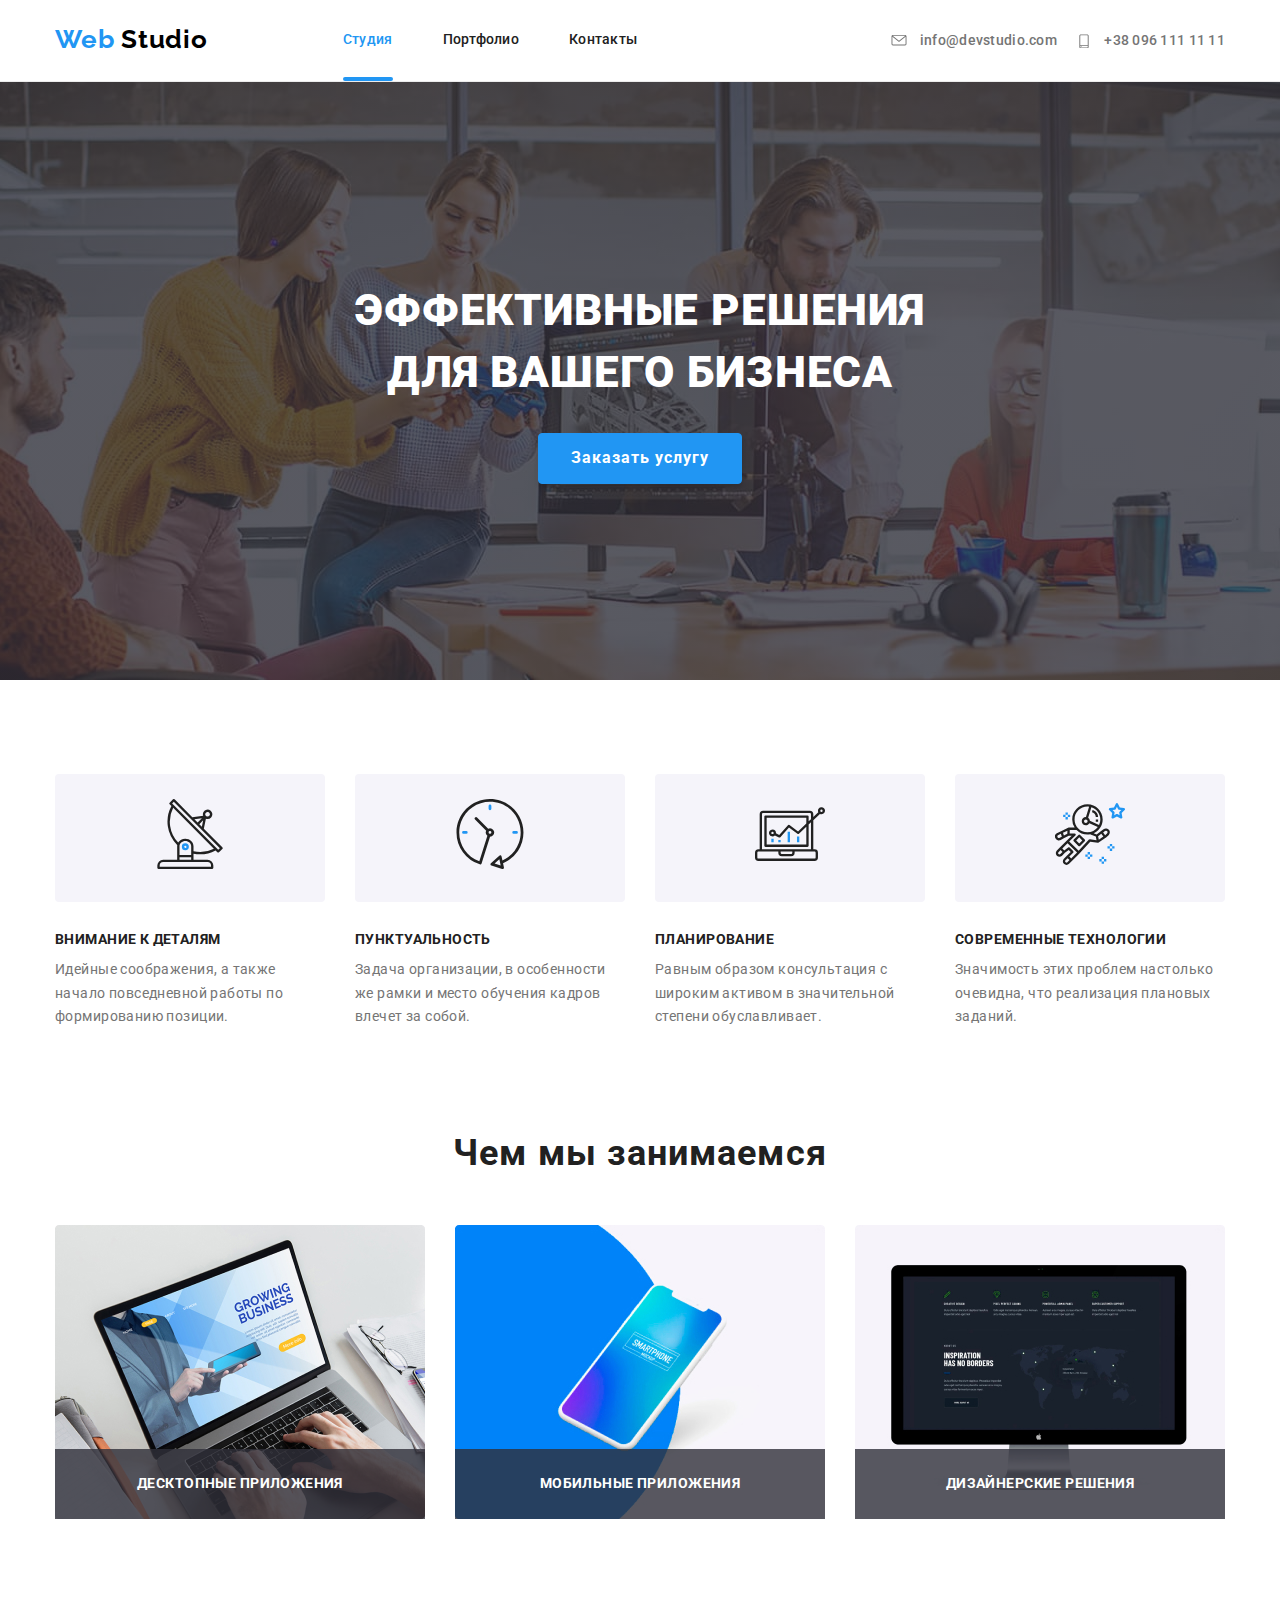
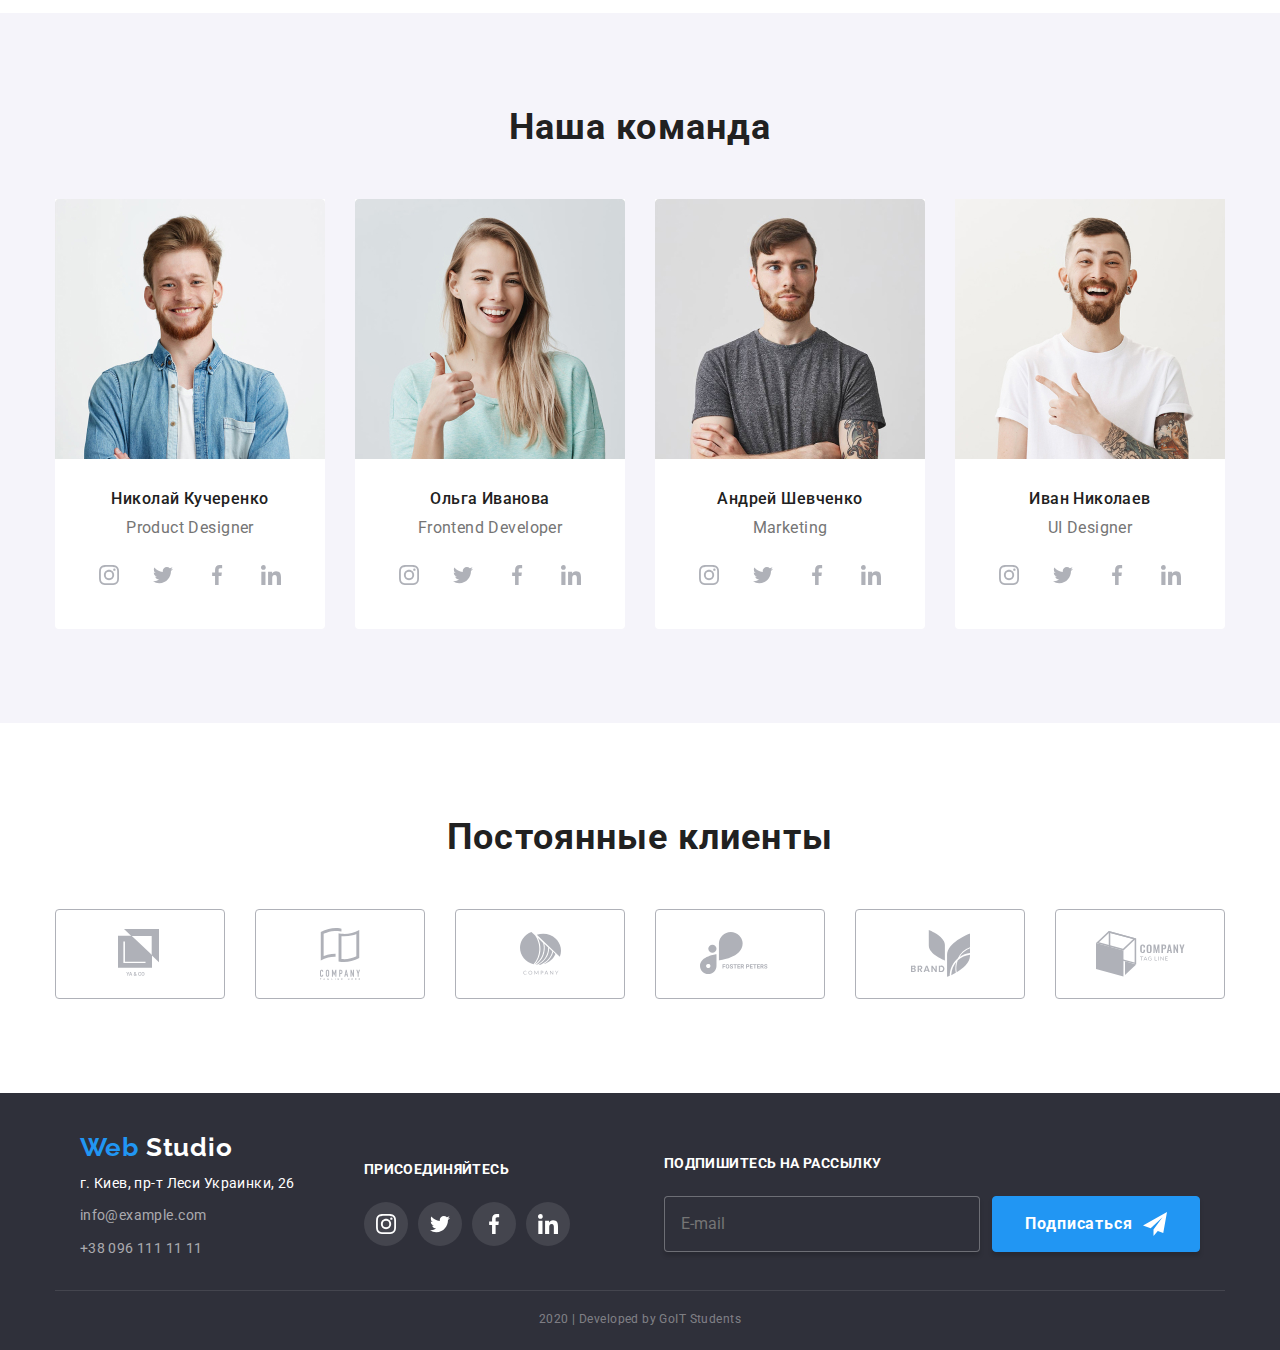
==== index.html @ 9f907f8b "clients-icon changes" ====
<!DOCTYPE html>
<html lang="ru">

<head>
    <meta charset="UTF-8">
    <meta name="viewport" content="width=device-width, initial-scale=1.0">
    <title>Web Studio</title> 
    <link rel="stylesheet" href="https://fonts.googleapis.com/css2?family=Raleway:wght@700&family=Roboto:wght@400;500;700;900&display=swap" />      
    <!-- <link rel="stylesheet" href="https://cdnjs.cloudflare.com/ajax/libs/modern-normalize/0.6.0/modern-normalize.min.css"> -->
    <!-- <link rel="stylesheet" href="./css/styles.css" /> -->
    <link rel="stylesheet" href="./css/main.min.css " /> 

</head>


<body class="page">
    <!---the header of the site-->
  
    <header class="header">
        <div class="container">  
         <nav>
            <ul class="menu list">
                <li class="menu-item">
                    <a class="logo" href="/index.html" lang="en"><span class="logo-web">Web</span> <span class="logo-studio">Studio</span> </a>
                </li>
                <li class="menu-item"><a class="menu-link active" href="./index.html">Студия</a></li>
                <li class="menu-item"><a class="menu-link" href="./portfolio.html">Портфолио</a></li>
                <li class="menu-item"><a class="menu-link" href="#">Контакты</a></li>
            </ul>
        </nav>
    
        <ul class="contact list ">
            <li class="contact-item">
                <a class="contact-link" href="mailto:info@devstudio.com">
                    <svg width="16" height="15" class="contact-icon"> 
                        <use href="./images/sprite.svg#icon-envelope"></use>
                      </svg>
                      info@devstudio.com
              </a>
            </li>
            
                        
            <li class="contact-item">
                <a class="contact-link" href="tel:+38-096-111-11-11">
                    <svg width="14" height="14.94" class="contact-icon"> 
                        <use href="./images/sprite.svg#icon-smartphone"></use>
                      </svg>
                    +38 096 111 11 11
                </a>
            </li>
        </ul>
    
    </div>
        
    </header>
    <main>
        <!---hero-->
        <section class="hero hero-overlay">
         <div class="container">  
             <div class="hero-content" >
                <h1 class="hero-title">Эффективные решения<br /> для вашего бизнеса</h1>
                <button data-modal-open type="submit" class="button-primary">Заказать услугу </button>
            </div> 
        </div>
        </section>
      



        
        <!---features-->
        <section class="features">
            <div class="container">
            <h2 class="section-title is-hidden">Features</h2>
            <ul class="section-list list">
                <li class="section-item"> 
                   <div class="features-label">
                    <svg class="features-icon" >
                        <use href="./images/sprite.svg#icon-antenna"></use>
                        </svg>
                   </div>
                     <h3 class="section-subtitle">Внимание к деталям</h3>
                    <p class="features-descriptions">Идейные соображения, а также начало повседневной работы по формированию позиции.</p>
                </li>

                <li class="section-item">
                    <div class="features-label">
                        <svg class="features-icon">
                            <use href="./images/sprite.svg#icon-clock"></use>
                        </svg>
                    </div>
                    <h3 class="section-subtitle">Пунктуальность</h3>
                    <p class="features-descriptions">Задача организации, в особенности же рамки и место обучения кадров влечет за собой.</p>
                </li>

                <li class="section-item">
                    <div class="features-label">
                        <svg  class="features-icon">
                            <use href="./images/sprite.svg#icon-diagram_1"></use>
                        </svg>
                    </div>
                     <h3 class="section-subtitle">Планирование</h3>
                    <p class="features-descriptions">Равным образом консультация с широким активом в значительной степени обуславливает.</p>
                </li>
                <li class="section-item">
                    <div class="features-label">
                        <svg class="features-icon">
                            <use href="./images/sprite.svg#icon-astronaut"></use>
                        </svg>
                    </div>
                     <h3 class="section-subtitle">Современные технологии</h3>
                    <p class="features-descriptions">Значимость этих проблем настолько очевидна, что реализация плановых заданий.</p>
                </li>
            </ul>
        </div>
        </section>

        <!---what we do / work sphere-->
        <section class="products">
            <div class="container">          
                <h2 class="section-title">Чем мы занимаемся</h2>
                    <ul class="section-list list">
                        <li class="section-item">
                            <div class="products-thumb">
                                <a class="link" href="#">
                                    <img src="./images/laptop.jpg" alt="комп" width="370" />
                                    <h3 class="section-subtitle">Десктопные приложения</h3>
                                </a>
                            </div>
                                
                        </li>
                        <li class="section-item">
                            <div class="products-thumb">
                                <a class="link" href="#">
                                    <img src="./images/mobile.jpg" alt="телефон" width="370" />
                                    <h3 class="section-subtitle">Мобильные приложения</h3>
                                </a>
                            </div>
                        </li>
                        <li class="section-item">
                            <div class="products-thumb">
                                <a class="link" href="#">
                                    <img src="./images/monitor.jpg" alt="дизайн" width="370" />
                                    <h3 class="section-subtitle">Дизайнерские решения</h3>
                                </a>
                            </div>
                        </li>
                </ul>
            </div>
        </section>

        <!---team -->
        <section class="team">
            <div class="container">          
            <h2 class="section-title">Наша команда</h2>
            <ul class="section-list list">
                <li class="section-item">
                     <img src="./images/John_Smith.jpg" alt="Николай Кучеренко" width="270" />
                     <div class="team-card">
                        <p class="team-text team-name">Николай Кучеренко</p>
                        <p class="team-text team-job">Product Designer</p>
                        <ul class="social">
                            <li class="list">
                                <a class="social-link" aria-label="Instagram">
                                    <svg class="social-icon" >
                                        <use href=./images/sprite.svg#icon-instagram ></use> 
                                    </svg>
                                </a>
                            </li>
                            <li class="list">
                                <a class="social-link" aria-label="Twitter">
                                    <svg class="social-icon">
                                        <use href=./images/sprite.svg#icon-twitter></use> 
                                    </svg>
                                </a>
                            </li>
                            <li class="list">
                                <a class="social-link" aria-label="Facebook">
                                    <svg class="social-icon">
                                        <use href=./images/sprite.svg#icon-facebook></use> 
                                    </svg>
                                </a>
                            </li>
                            <li class="list">
                                <a class="social-link" aria-label="Linkedin">
                                    <svg class="social-icon">
                                        <use href=./images/sprite.svg#icon-linkedin></use> 
                                    </svg>
                                </a>
                            </li>
                         </ul>
                     </div>
                </li>
            
                <li class="section-item">
                    <img src="./images/Marta_Stewart.jpg" alt="Ольга Иванова" width="270" />
                    <div class="team-card">
                        <p class="team-text team-name">Ольга Иванова</p>
                         <p class="team-text team-job">Frontend Developer</p>
                        <ul class="social">
                            <li class="list">
                                <a class="social-link" aria-label="Instagram">
                                    <svg class="social-icon" >
                                        <use href=./images/sprite.svg#icon-instagram ></use> 
                                    </svg>
                                </a>
                            </li>
                            <li class="list">
                                <a class="social-link" aria-label="Twitter">
                                    <svg class="social-icon">
                                        <use href=./images/sprite.svg#icon-twitter></use> 
                                    </svg>
                                </a>
                            </li>
                            <li class="list">
                                <a class="social-link" aria-label="Facebook">
                                    <svg class="social-icon">
                                        <use href=./images/sprite.svg#icon-facebook></use> 
                                    </svg>
                                </a>
                            </li>
                            <li class="list">
                                <a class="social-link" aria-label="Linkedin">
                                    <svg class="social-icon">
                                        <use href=./images/sprite.svg#icon-linkedin></use> 
                                    </svg>
                                </a>
                            </li>
                         </ul>
                    </div>
                </li>
            
                <li class="section-item">
                    <img src="./images/Robert_Jakis.jpg" alt="Андрей Шевченко" width="270" />
                    <div class="team-card">
                        <p class="team-text team-name">Андрей Шевченко</p>
                        <p class="team-text team-job">Marketing</p>
                        <ul class="social">
                            <li class="list">
                                <a class="social-link" aria-label="Instagram">
                                    <svg class="social-icon" >
                                        <use href=./images/sprite.svg#icon-instagram ></use> 
                                    </svg>
                                </a>
                            </li>
                            <li class="list">
                                <a class="social-link" aria-label="Twitter">
                                    <svg class="social-icon">
                                        <use href=./images/sprite.svg#icon-twitter></use> 
                                    </svg>
                                </a>
                            </li>
                            <li class="list">
                                <a class="social-link" aria-label="Facebook">
                                    <svg class="social-icon">
                                        <use href=./images/sprite.svg#icon-facebook></use> 
                                    </svg>
                                </a>
                            </li>
                            <li class="list">
                                <a class="social-link" aria-label="Linkedin">
                                    <svg class="social-icon">
                                        <use href=./images/sprite.svg#icon-linkedin></use> 
                                    </svg>
                                </a>
                            </li>
                         </ul>
                    </div>
                </li>
                <li class="section-item">
                    <img src="./images/Ivan_Nikolaev.jpg" alt="Иван Николаев" width="270" />
                    <div class="team-card">
                        <p class="team-text team-name">Иван Николаев</p>
                        <p class="team-text team-job">UI Designer</p>
                        <ul class="social">
                            <li class="list">
                                <a class="social-link" aria-label="Instagram">
                                    <svg class="social-icon" >
                                        <use href=./images/sprite.svg#icon-instagram ></use> 
                                    </svg>
                                </a>
                            </li>
                            <li class="list">
                                <a class="social-link" aria-label="Twitter">
                                    <svg class="social-icon">
                                        <use href=./images/sprite.svg#icon-twitter></use> 
                                    </svg>
                                </a>
                            </li>
                            <li class="list">
                                <a class="social-link" aria-label="Facebook">
                                    <svg class="social-icon">
                                        <use href=./images/sprite.svg#icon-facebook></use> 
                                    </svg>
                                </a>
                            </li>
                            <li class="list">
                                <a class="social-link" aria-label="Linkedin">
                                    <svg class="social-icon">
                                        <use href=./images/sprite.svg#icon-linkedin></use> 
                                    </svg>
                                </a>
                            </li>
                         </ul>
                </div>
                </li>
            </ul>
        </div>
        </section>

        <!--permanent clients-->
        <section class="clients">
            <div class="container">          
                <h2 class="section-title">Постоянные клиенты</h2>
                <ul class="section-list list">
                     <li class="section-item">
                        <!-- <a class="clients-list" href="#" aria-label="Permanent client 1 for the company"> 
                            <svg class="clients-icon" width="44.27" height="49.23">
                                <use href=./images/sprite.svg#icon-Client_1></use> 
                            </svg>
                         </a> -->
                         <a class="clients-list" href="#"> <img class="clients-icon" src="./images/Client_1.svg" alt="клиент1" /></a>
 
                    </li>
                    <li class="section-item">
                        <!-- <a class="clients-list" href="#" aria-label="Permanent client 2 for the company"> 
                            <svg class="clients-icon" width="40" height="52">
                                <use href=./images/sprite.svg#icon-Client_2></use> 
                            </svg>
                         </a> -->
                         <a class="clients-list" href="#"> <img class="clients-icon" src="./images/Client_2.svg" alt="клиент2" /></a>

                    </li>
                    <li class="section-item">
                        <!-- <a class="clients-list" href="#" aria-label="Permanent client 3 for the company"> 
                            <svg class="clients-icon" width="41" height="42.6">
                                <use href=./images/sprite.svg#icon-Client_3></use> 
                            </svg>
                         </a> -->
                         <a class="clients-list" href="#"> <img class="clients-icon" src="./images/Client_3.svg" alt="клиент3" /></a>

                    </li>
                    <li class="section-item">
                        <!-- <a class="clients-list" href="#" aria-label="Permanent client 4 for the company"> 
                            <svg class="clients-icon" width="79.66" height="42.02">
                                <use href=./images/sprite.svg#icon-Client_4></use> 
                            </svg>
                         </a> -->
                         <a class="clients-list" href="#" > <img class="clients-icon"  src="./images/Client_4.svg" alt="клиент4" /></a>

                    </li>
                    <li class="section-item">
                        <!-- <a class="clients-list" href="#" aria-label="Permanent client 5 for the company"> 
                            <svg class="clients-icon" width="59" height="47">
                                <use href=./images/sprite.svg#icon-Client_5></use> 
                            </svg>
                         </a> -->
                         <a class="clients-list" href="#"> <img class="clients-icon" src="./images/Client_5.svg" alt="клиент5" /></a>

                    </li>
                    <li class="section-item">
                        <!-- <a class="clients-list" href="#" aria-label="Permanent client 6 for the company"> 
                            <svg class="clients-icon" width="88.48" height="45.44">
                                <use href=./images/sprite.svg#icon-Client_6></use> 
                            </svg>
                         </a> -->
                         <a class="clients-list" href="#"> <img class="clients-icon client6" src="./images/Client_6.svg" alt="клиент6" /></a>

                    </li>
                </ul>
            </div>
        </section>
    
    </main>
   
    <!---footer-->
    <footer class="footer ">
        <div class="container">
      
        <div class="footer-content">
            <div class="footer-info">
            <a class="logo link" href="./index.html"><span class="logo-web">Web</span> <span class="logo-studio">Studio</span> </a>
            <!---address-->
            <address class="address">
                <ul class="address-list list">
                    <li class="address-item">г. Киев, пр-т Леси Украинки, 26</li>
                    <li class="address-item"><a class="address-link" href="mailto:info@example.com">info@example.com</a>
                    </li>                    
                    <li class="address-item"><a class="address-link" href="tel:+38-096-111-11-11">+38 096 111 11 11</a></li>
                </ul>  
            </address>
         </div>
                <!---social networks-->
         <div class= "footer-list">
            <b class="footer-subtitle">присоединяйтесь</b>
            <ul class="social">
                <li class="list">
                    <a class="social-link" aria-label="Instagram">
                        <svg class="social-icon" >
                            <use href=./images/sprite.svg#icon-instagram ></use> 
                        </svg>
                    </a>
                </li>
                <li class="list">
                    <a class="social-link" aria-label="Twitter">
                        <svg class="social-icon">
                            <use href=./images/sprite.svg#icon-twitter></use> 
                        </svg>
                    </a>
                </li>
                <li class="list">
                    <a class="social-link" aria-label="Facebook">
                        <svg class="social-icon">
                            <use href=./images/sprite.svg#icon-facebook></use> 
                        </svg>
                    </a>
                </li>
                <li class="list">
                    <a class="social-link" aria-label="Linkedin">
                        <svg class="social-icon">
                            <use href=./images/sprite.svg#icon-linkedin></use> 
                        </svg>
                    </a>
                </li>
             </ul>
         </div>         




        <!---subscription-->
            <div class="footer-list">
                    <b class="footer-subtitle">Подпишитесь на рассылку</b>
                    <form class="footer-subscription" autocomplete="off">
                        <label class="footer-label">
                            <input class="footer-input" type="email" name="email" placeholder="E-mail">
                        </label>
                        
                        <button type="submit" class="button-primary">Подписаться
                            <svg class="icon-send">
                                <use href=./images/sprite.svg#icon-icon_send></use> 
                            </svg>
                        </button>
                        
                    </form>
                    
            </div>
               
        </div>

        <p class="footer-copyright">2020 | Developed by GoIT Students </p>
    </div>
    </footer>  
         
        <!-- modal window -->
        <div class="backdrop is-hidden" data-modal>  
            <div class="modal">
            <button class="icon-close" data-modal-close >
                <svg width="18" height="18">
                    <use href=./images/sprite.svg#icon-close></use> 
                </svg>
             </button>
                <h6 class="modal-title"> Оставьте свои данные, мы вам перезвоним</h6>
                <form autocomplete="off">
                    <ul class="modal-info">
                        <li class="modal-field">
                            <input type="text" class="modal-input" name="name" id="name" placeholder=" "/>
                            <label for= "name" class="modal-label">Имя</label>
                            <svg class="modal-icon" width="18" height="18">
                                <use href=./images/sprite.svg#icon-person-black></use> 
                            </svg>
                        </li>
                        <li class="modal-field">
                            <input type="text" class="modal-input" name="tel" id="tel" placeholder=" "/>
                            <label  for= "tel" class="modal-label">Телефон</label>
                            <svg class="modal-icon" width="18" height="18">
                                <use href=./images/sprite.svg#icon-phone-black></use> 
                            </svg>
                        </li>
                        <li class="modal-field">
                            <input type="email" class="modal-input" name="email" id="email" autocomplete="on" placeholder=" "/>
                            <label for= "email" class="modal-label">Почта</label>
                            <svg class="modal-icon" width="18" height="18">
                                <use href=./images/sprite.svg#icon-email-black></use> 
                            </svg></li>
                            <li class="comment-field"> 
                                <textarea name="comment" class="modal-textarea" id="comment"  placeholder=" "></textarea>
                            <label for="comment" class="comment-label">Комментарий</label>
                            </li>
                    
                        <li  class="checkbox-form">
                        <input class="checkbox" type="checkbox"  name="agreement" value="agreement" id="agreement">
                            <label for="agreement" class="checkbox-label">Соглашаюсь с рассылкой и принимаю  
                                <a class="agreement-conditions" href="#"> Условия договора</a></label>
                        </li>
                    </ul> 
                    <button type="submit" class="button-primary button-modal">Отправить</button>
                </form>
            </div>
        </div>

    
    <script src="./js/modal.js"></script>

</body>

</html>
---- css/styles.css ----
:root {
    --primary-text-color: #212121;
    --accent-color: #2196F3;
    --title-text-color: #ffffff; 
    --primary-background-color: #ffffff; 
    --secondary-text-color: #757575;
    --secondary-background-color: #F5F4FA;
    --additional-link-color: #AFB1B8;
    --animation-duration: 250ms;
    --animation-timing-function: cubic-bezier(0.4, 0, 0.2, 1);
}



.home-page {

    margin: 0;
    padding-top: 80px;
    
    color: var(--primary-text-color); 
    font-family: "Roboto", sans-serif;
    font-weight: 400;
    font-size: 14px;
    line-height: 1.7;
    letter-spacing: 0.03em;
}


   
.container {
    /* outline: solid tomato;      */
    margin: 0 auto;
    padding: 0 15px;
    width: 1200px;
}
/* 
img {
    display: block;
    max-width: 100%;
    height: auto;
}   */

.list {
    list-style: none;
    padding: 0;
    margin: 0;
    
}


/* .link {
    text-decoration: none;
    /* color: var(--primary-text-color );
}  */


 a:hover,
 button:hover {
    cursor: pointer;
} 
 .header {
    position: fixed;
    width: 100%;
    background-color: var(--primary-background-color);
    top: 0;
    z-index: 2; 
    border-bottom: 1px solid #ECECEC; 
   
    } 
.header .container {
    display: flex;
    align-items: center;
    justify-content: space-between;

    font-weight: 500;
    line-height: 1.14;
    letter-spacing: 0.02em;
    


} 


.menu,
.contact {
    display: flex;
    margin-left: auto;
} 

/*header logo*/
.logo { 
   
    text-decoration: none;
    
    color: #000000;
    font-family: 'Raleway', sans-serif;
    font-weight: 700;
    font-size: 26px;
    line-height: 1.2;
    letter-spacing: 0.03em;
}


.logo .logo-web {
    color: var(--accent-color);
   } 
.logo-studio:hover,
.logo-studio:focus {
    color: #000000;}

   /* menu */

/* .menu-item:not(:last-child) {
    margin-left: 50px;
} */

.menu-item + .menu-item {
    margin-left: 50px;
}
.menu .menu-item:first-child {
    margin-right: 85px;
    
    padding-top: 24px;
    padding-bottom: 25px; 
}
.menu-link {
    position: relative;

    display: block;
    padding-top: 32px;
    padding-bottom: 33px;
    color: var(--primary-text-color);
    text-decoration: none;


    transition: color var(--animation-duration) var(--animation-timing-function);

}

.menu-link:hover,
.menu-link:focus {
    color: var(--accent-color);
}

/* blue underline */
.active {
    color: var(--accent-color);
}
.menu-link::after,
.active::after {
    position: absolute;
    left: 0;
    bottom: 0;

    content: "";
    display: inline-block;
    width: 100%;
    height: 4px;
    background-color: var(--accent-color);
    border-radius: 2px;
    transform: scaleX(0);
}

.menu-link::after {
       transform: scaleX(0);
       transition: transform var(--animation-duration) var(--animation-timing-function);
}
.menu-link:hover::after,
.menu-link:focus::after {
    transform: scaleX(1);
 }


 .active::after {
    transform: scaleX(1);
}



 

/* email and address */
/* .menu, */



 .contact-item:not(:last-child) {
     margin-right: 20px;
 }
 .contact-item {
    fill: var(--secondary-text-color); 

 }
 .contact-icon {
    vertical-align: bottom;
    margin-right: 10px;  

}  
 .contact-link {
    color: var(--secondary-text-color);
    padding-top: 32px;
    padding-bottom: 32px;
    line-height: 1.14;
    text-decoration: none;

    transition: color var(--animation-duration) var(--animation-timing-function),
    fill var(--animation-duration) var(--animation-timing-function);

}

.contact-link:hover,
.contact-link:focus {
    color: var(--accent-color);
    fill:  var(--accent-color);
}



/* Styles for the main page of html */
/* Hero section */

.hero  {
    
    padding-top: 200px;
    padding-bottom: 200px;  
    height: 600px;
    background-image: linear-gradient( to right, 
    rgba(47, 48, 58, 0.8),
    rgba(47, 48, 58, 0.8)
    ),
    url(../images/header_1.jpg);

    background-repeat: no-repeat;
    background-position: center;
    background-size: cover;
    background-color: var(--secondary-text-color);

}

/* hero title */
.hero-content {
    text-align: center;
    color: var(--title-text-color);
    letter-spacing: 0.06em;


}
.hero-title {
    margin-top: 0;
    margin-bottom: 30px;
    
    font-weight: 900;
    font-size: 44px;
    line-height: 1.4;
    text-transform: uppercase;
}
    
/* button */
.button {
    
     font-size: 16px;
     display: inline-block;
}

.button-primary {

    border: 1px solid var(--accent-color);
    padding: 10px 32px;
    
    color: var(--title-text-color);
    background-color: var(--accent-color);
    box-shadow: 0px 4px 4px rgba(0, 0, 0, 0.15);
    border-radius: 4px;
    
    font-weight: 700;
    font-size: 16px;
    line-height: 1.8;
    letter-spacing: 0.06em;

    transition: color var(--animation-duration) var(--animation-timing-function),
    border-color var(--animation-duration) var(--animation-timing-function),
    background-color var(--animation-duration) var(--animation-timing-function);

}
.button-primary:hover,
.button-primary:focus {
    color: var(--primary-text-color);
    border-color: var(--secondary-background-color);
    background-color: var(--secondary-background-color);
} 


/* styles for the section titles subtitle list */
.section-title {
    margin-top: 0px;
    margin-bottom: 50px;

    font-weight: 700;
    font-size: 36px;
    line-height: 1.16;
    text-align: center;
}
.section-subtitle {
    margin: 0;
    padding: 0;
    
    font-weight: 700;
    font-size: 14px;
    line-height: 1.14;
    text-transform: uppercase;

}

.section-list {
    display: flex;
}

.section-item:not(:last-child) {
    margin-right: 30px;
}

/* features */

.features .container {
    padding-top: 94px;
    padding-bottom: 94px;
}

.features .is-hidden,
.portfolio .is-hidden {
    display: none;

}
.features-label {
    padding: 25px 100px;
    margin-bottom: 30px;
 

     background-color: var(--secondary-background-color);
     border-radius: 4px;
}   
.features-icon {
    width: 70px;
    height: 70px;
}
/* .features-list, {
    display: flex;
    margin: 0;
    padding: 0;
} */
/* .features .section-item::before {
    content: "";
    display:inline-block;
    width: 270px;
    height: 120px;
    background-repeat: no-repeat;
    background-position: center;
    background-color: var(--secondary-background-color);
    border-radius: 4px;
    margin-bottom: 30px;

}
.features .section-item:nth-child(1)::before {
    background-image: url(../images/antenna_1.svg);
}
.features .section-item:nth-child(2)::before {
    background-image: url(../images/clock_1.svg);
}
.features .section-item:nth-child(3)::before {
    background-image: url(../images/diagram_1.svg);
}
.features .section-item:nth-child(4)::before {
    background-image: url(../images/astronaut_1.svg);
} */

/* .features .image {
   padding: 25px 100px;
   margin-bottom: 30px;

    background: var(--secondary-background-color);
    border-radius: 4px;
} */
  
.features-descriptions {
    margin: 10px 0 10px 0;
    color: var(--secondary-text-color);
}


.products .container {
    padding-bottom: 94px;
}

.products .section-subtitle {
    position: absolute;
    left: 0;
    bottom: 0;
    display: inline-block;
    width: 100%;
   
    padding: 27px 0;
    background-color: rgba(47, 48, 58, 0.8);
    color: var(--title-text-color);
    text-align: center;

}
.products-thumb {
    position: relative;
    
}


.products img, 
.team img {
    display: block;
    margin: 0;
    max-width: 100%;
    height: auto; 


}

/* team list */
.team {
    background-color: var(--secondary-background-color);
}
.team .container {
    padding-top: 94px;
    padding-bottom: 94px;
}
.team .section-item {

    background: var(--title-text-color);
    border-radius: 0px 0px 4px 4px;
    width: 270px;

}
.team-card {
    padding: 30px 24px 32px 24px;
} 
.team-card:hover,
.team-card:focus {
box-shadow: 0px 2px 1px rgba(0, 0, 0, 0.2), 0px 1px 1px rgba(0, 0, 0, 0.14), 0px 1px 3px rgba(0, 0, 0, 0.12);
}
.team-text {
    margin-top: 0;
    font-size: 16px;
    line-height: 1.2;
    text-align: center;
}

.name {
    /* margin-top: 30px; */
    margin-bottom: 10px;
    font-weight: 500;
}
.job {
    margin-bottom: 16px;
    color: var(--secondary-text-color);
 }

 .social {
     display: flex;
     padding: 0px;
     justify-content: space-between;
 }

 .social .list:not(:last-child) {
    margin-right: 10px;
}
.social-link {
    display: inline-flex;
    padding: 0;
    align-items: center;
    justify-content: center;
    border-radius: 50%;
    width: 44px;
    height: 44px;
    text-decoration: none;
    border: none;
    background: rgba(255, 255, 255, 0.1);

    transition: fill var(--animation-duration) var(--animation-timing-function),
    background-color var(--animation-duration) var(--animation-timing-function);

}
/* .social-link {
background-color: rgba(255, 255, 255, 0.1);
} */
.social-icon {
    width: 20px;
    height: 20px;
    fill: var(--additional-link-color);

}
.social-link:hover .social-icon,
.social-link:focus .social-icon {
    fill: var(--title-text-color);
} 

.social-link:hover,
.social-link:focus   {
    background-color: var(--accent-color);
} 


.clients .container {
    padding-top: 94px;
    padding-bottom: 94px;
}

.clients-list {
    display: flex;
    align-items: center;
    justify-content: center;
    box-sizing: border-box;
    border: 1px solid var(--additional-link-color);
    border-radius: 4px;
    width: 170px;
    height: 90px;
    
    transition: fill var(--animation-duration) var(--animation-timing-function),
    border-color var(--animation-duration) var(--animation-timing-function);

}



.clients-icon {
        fill: var(--additional-link-color);
        /* padding-top: 20px; */
         width: 100%;
         /* height: 100%;   */
        }
.clients-list:hover .clients-icon,
.clients-list:focus .clients-icon {
    fill: var(--accent-color);
}

.clients-list:hover,
.clients-list:focus {
    border-color: var(--accent-color);
}
/* .client_5 {
    width: 59px;
     height: 47px;
} */
/* .client_6 {
    width: 88.48px;
     height: 45.44px;
}  */



/* .clients .image {
    padding-top: 20px;
} */
/* .clients-icon {
    padding: 20px;
    text-align: center;
} */


/* .link:hover, 
.link:focus {
    color: var(--accent-color);
}   */



/* footer */
.footer {
    background-color: #2F303A;
    width: 100%;
}

.footer-content {
    display: flex;
    justify-content: space-between;
    align-items: baseline;
    padding-bottom: 29px;
    /* padding-top: 51px; */
} 
/* .footer-content:first-child {
    padding-top: 39px;

} */
.footer-content .footer-info {
    padding-top: 39px;
    
}
.footer-list {
    padding-top: 51px;
    list-style: none;
    

}

.footer-info .logo-studio {
    color: var(--title-text-color);
}


.address-list {
    display: inline-block;
    margin-top: 8px;
    margin-right: 69px; 
    padding: 0;

    font-style: normal;
    color: var(--title-text-color);
}
.address-link {
    color: rgba(255, 255, 255, 0.6);
    text-decoration: none;
}

.address-item:not(:last-child) {
    margin-bottom: 9px;
}

.footer-subtitle {
    display: block;
    margin-bottom: 20px;

    font-weight: 700;
    text-transform: uppercase;
    color: var(--title-text-color);
}
.footer-list:not(:last-child) {
    margin-right: 94px;
}
.footer .social {
    margin: 0px;
}
.footer .social-icon {
    fill: var(--title-text-color)
}
.icon-send {
   
    fill: var(--primary-background-color);
    width: 24px;
    height: 24px;
    margin-left: 10px;

    transition: fill var(--animation-duration) var(--animation-timing-function);
}
  .footer-list .button-primary {
    display: inline-flex;
    align-items: center;
 }
  .footer-list .button-primary:hover .icon-send   {
    fill: var(--accent-color);
}

.footer-subscription {
    display: flex;
 }
.footer-label {
    
    margin-right: 12px;
    font-size: 16px;
    line-height: 1.25;
    letter-spacing: 0.03em;
    color: rgba(255, 255, 255, 0.6);
    
}
.footer-input {
    /* color: #ffffff; */
    padding: 18px 95px 18px 16px;
    border: 1px solid rgba(255, 255, 255, 0.3);
    box-shadow: 0px 4px 4px rgba(0, 0, 0, 0.15);
    border-radius: 4px;
    background-color: #2F303A;
    color: #F5F4FA;

}


.footer-copyright {
    display: block;
    margin-top: 0;
    margin-bottom: 0;
    padding-top: 16px;
    padding-bottom: 19px;

    font-size: 12px;
    line-height: 2;
    text-align: center;
    color: rgba(255, 255, 255, 0.4);
    border-top: 1px solid rgba(255, 255, 255, 0.1);
}
/* modal window */

.backdrop {
    position: fixed;
    left: 0;
    top: 0;
    width: 100%;
    height: 100%;

    z-index: 3;
    
    transform: scale(1, 1);
    opacity: 1;

    transition: transform var(--animation-duration) var(--animation-timing-function),
    opacity var(--animation-duration) var(--animation-timing-function);
    
    background-color: rgba(0, 0, 0, 0.2);
   

}


.backdrop.is-hidden {
    opacity: 0;
    visibility: hidden;
    pointer-events: none;
}  

.modal {
    position: absolute;
    /* top: 27%; 
    left: 30%; */
    
    top: 50%; 
    left: 50%;
    width: 450px;
    max-width: 100%;
    /* height: 609px; */


    transform: translate(-50%, -50%) scale(1, 1);
    padding: 40px;
 
    overflow: auto;
    background-color: var(--primary-background-color);
    box-shadow: 0px 2px 1px rgba(0, 0, 0, 0.2), 0px 1px 1px rgba(0, 0, 0, 0.14), 0px 1px 3px rgba(0, 0, 0, 0.12);
    border-radius: 4px;

    transition: transform var(--animation-duration) var(--animation-timing-function),
    opacity var(--animation-duration) var(--animation-timing-function);
}
/* styles for the button to close */
.icon-close {

    position: absolute;
    align-items: center;
    top: 8px;
    right: 8px;

    display: flex;
    width: 30px;
    height: 30px;
    background-color: var(--primary-background-color);
    border: 1px solid rgba(0, 0, 0, 0.1);
    border-radius: 100%;

    transition: fill var(--animation-duration) var(--animation-timing-function);
}
.icon-close:hover,
.icon-close:focus {
    fill: var(--accent-color);
    cursor: pointer;
    outline: none;

}
/* styles for the whole form */

.modal-title {
    display: inline-block;
    text-align: center;
    margin-top: 0; 
    margin-bottom: 30px;

    font-weight: 700;
    font-size: 20px;
    line-height: 23px;
}

.modal-info {
    margin: 0;
    padding: 0;
    max-width: 100;

    list-style: none;
    line-height: 1.14;
    letter-spacing: 0.01em;

    color: var(--secondary-text-color);
    }


.modal-field {
    position: relative;
  }

.modal-field:not(:last-child) {
    margin-bottom: 28px;
}
  

.modal-input {
    border: 1px solid rgba(33, 33, 33, 0.2);
    border-radius: 4px;
    width: 100%;
    height: 40px;
    padding-left: 42px;
    transition: border var(--animation-duration) var(--animation-timing-function);
}
 
  .modal-label {
    position: absolute;
    top: 12px;
    left: 42px; 
   
    /* transform: translateY(-30px);  */
    transition: transform var(--animation-duration) var(--animation-timing-function),
    color var(--animation-duration) var(--animation-timing-function);

  }
 
  
  .modal-input:focus +.modal-label,
  .modal-input:not(:placeholder-shown) +.modal-label {
    color: var(--accent-color);
    /* transform: translateY(-30px); 
    left: 10px; */
    transform: translatex(-30px) translatey(-30px);
  
}
.modal-icon {
    position: absolute;
    top: 11px;
    left: 16px; 
    margin-right: 8px;
}

/* .modal-input:hover ~.modal-icon, */
.modal-input:focus ~.modal-icon {
  fill: var(--accent-color);

}

/* styles for textarea */

.comment-field {
    position: relative;

}
.modal-textarea {
    border: 1px solid rgba(33, 33, 33, 0.2);
    border-radius: 4px;
    width: 100%;
    resize: none;
    height: 120px;
    padding: 12px 16px;

 }

.comment-label {
    position: absolute;
    top: 12px;
    left: 16px;
    transition: transform var(--animation-duration) var(--animation-timing-function), 
    color var(--animation-duration) var(--animation-timing-function);
}


.modal-textarea:focus +.comment-label,
.modal-textarea:not(:placeholder-shown) +.comment-label {
  color: var(--accent-color);
  transform: translateY(-30px);  
}

 
/* styles for an agreement */
.checkbox-form {

    display: block;
    margin-top: 20px;
    margin-bottom: 30px;
}

.agreement-conditions {
    color: var(--accent-color);
    text-decoration: underline;
    padding-left: 4px;

}
.checkbox {
    -webkit-appearance: none;
    appearance: none;
    position: absolute;
} 
.checkbox,
.checkbox-label {
    display: inline-flex;
    align-items: center;

}
.checkbox-label {
       
    font-size: 12px;
    line-height: 1.16;

    letter-spacing: 0.03em;
    cursor: pointer;

    


}
.checkbox-label::before {
    content: "";
    display: inline-block;

    border: 2px solid #212121;
    width: 16px;
    height: 15px;
    border-radius: 2px; 
    margin-right: 8px;
    flex-shrink: 0;
    outline: none;
}

.checkbox:checked ~.checkbox-label::before  {
    background-color: var(--accent-color);
    background-image: url(../images/tick.svg);
    background-size: contain;
    background-repeat: no-repeat;
    background-origin: border-box;
    background-position: center;
    border-color: transparent;
    cursor: pointer;
}

.modal-input:focus,
.modal-textarea:focus {
cursor: pointer;
border-color: var(--accent-color);
outline: none;
}

.button-modal {
    display: flex;
    padding: 10px 56px;
    margin: auto;
    cursor: pointer;
}


/* Styles for Portfolio */

.portfolio-page {
    font-family: "Roboto", sans-serif;
    font-weight: 400;
    font-size: 14px;
    line-height: 1.7;
    letter-spacing: 0.03em;
}


.portfolio .container {

    padding-top: 94px;
    padding-bottom: 94px;
    color: var(--primary-text-color);

    font-size: 16px;
   
}



.filters-items {
    display: inline-block;
    margin: 0 4px;

}


.filters-list {
    text-align: center;
    margin-bottom: 50px;
    padding: 0;
}

.filters-radio {
    display: none;

}

.filters-label {
    display: inline-block;
    
    border-color: transparent;
    padding: 6px 22px;
    border-radius: 4px;
    background: #F5F4FA;

    font-size: 16px;

    color: var(--primary-text-color);
    background-color: var(--secondary-background-color);

    font-weight: 500;
    line-height: 1.6;
    text-align: center;
    letter-spacing: 0.03em;
    cursor: pointer;
    
    transition: color var(--animation-duration) var(--animation-timing-function),
    background-color var(--animation-duration) var(--animation-timing-function); 
}

.filters-radio:checked ~.filters-label {
    color: var(--title-text-color);
    background-color: var(--accent-color);
box-shadow: 0px 2px 2px rgba(0, 0, 0, 0.12), 0px 1px 2px rgba(0, 0, 0, 0.08), 0px 3px 1px rgba(0, 0, 0, 0.1);
    cursor: pointer;
}

/* .filters-radio:hover ~.filters-label,
.filters-radio:focus ~.filters-label {
    color: var(--title-text-color);
    background-color: var(--accent-color);
box-shadow: 0px 2px 2px rgba(0, 0, 0, 0.12), 0px 1px 2px rgba(0, 0, 0, 0.08), 0px 3px 1px rgba(0, 0, 0, 0.1);
    cursor: pointer;
} */

.works {
    display: flex;
    flex-wrap: wrap;

}

.works-item {
    width: 370px; 
    /* width: calc((100% - 60px) / 3)); */
    margin-right: 30px;
    margin-bottom: 30px;
    border-top-left-radius: 5px;
    border-top-right-radius: 5px;
    overflow: hidden;
    

    font-weight: 700;
    font-size: 18px;
    line-height: 2;
    letter-spacing: 0.06em;

}
.works-link {
    text-decoration: none;
} 
.works-item:nth-child(3n) {
    margin-right: 0;
}

.works-item:nth-last-child(-n + 3) {
    margin-bottom: 0;
}
.works-image {
    display: block;
    max-width: 100%;
    height: auto; 
}
.works .list {
    display: block;
    }
.works-content {
    padding: 20px 24px;
    border-bottom: 1px solid #EEEEEE;
    border-right: 1px solid #EEEEEE;
    border-left: 1px solid #EEEEEE;
    border-bottom-right-radius: 5px;
    border-bottom-left-radius: 5px;
    box-sizing: border-box;
    background: var(--title-text-color);
    font-size: inherit;
}

.works-title {
    margin-bottom: 4px;
    margin-top: 0;

    font-weight: 700;
    font-size: inherit;
    color: var(--primary-text-color);

    line-height: 2;
    letter-spacing: 0.06em;

}
.works-type {
    margin-bottom: 0;
    margin-top: 0;
    
    font-size: 16px;
    line-height: 1.87;
    color: var(--secondary-text-color);

}
.works-thumb {
    position: relative;
    overflow: hidden;

}
.works-overlay {
    position: absolute;
    top: 0;
    left: 0;

    width: 100%;
    height: 100%;
    background: rgba(33, 150, 243, 0.9);
    opacity: 0; 
    transform: translateY(100%); 
    
    transition: transform var(--animation-duration) var(--animation-timing-function),
    opacity var(--animation-duration) var(--animation-timing-function); 

  } 
.works-link:hover .works-overlay,
.works-link:focus .works-overlay {
  opacity: 1;
  transform: translateY(0);

} 

.works-description {
    position: absolute;
    bottom: 0;
    left: 0;
   
    display: inline-block;
    padding: 63px 24px;
    margin: 0;
    height: 100%;

    line-height: 1.55;
    color: var(--title-text-color);
    /* opacity: 0;  */
}

    
.works-link:hover,
.works-link:focus {
    box-shadow: 1px 4px 6px rgba(0, 0, 0, 0.16), 0px 4px 4px rgba(0, 0, 0, 0.06), 0px 1px 1px rgba(0, 0, 0, 0.12);

}








/* 

.header {
    position: fixed;
    width: 100%;
    background-color: $primary-background-color;
    top: 0;
    z-index: 2; 
    border-bottom: 1px solid #ECECEC; 
   
    & .container {
        @include centeredFlex();
    
        font-weight: 500;
        line-height: 1.14;
        letter-spacing: 0.02em;
        
    } 
} 


.menu,
.contact {
    display: flex;
    margin-left: auto;
} 

.menu {
    &-item {
        & + & {
            margin-left: 50px;
        }
        &:first-child {
            margin-right: 85px;
            
            padding-top: 24px;
            padding-bottom: 25px; 
        }
    }
    
    &-link {
        position: relative;
    
        display: block;
        padding-top: 32px;
        padding-bottom: 33px;
        color: $primary-text-color;
        text-decoration: none;
    
    
        @include transition();
    
        &:hover,
        &:focus {
        color: $accent-color;
    }
    }
    
    
    
}

/* blue underline */

/* .menu-link::after,
.active::after {
    position: absolute;
    left: 0;
    bottom: 0;

    content: "";
    display: inline-block;
    width: 100%;
    height: 4px;
    background-color: $accent-color;
    border-radius: 2px;
    transform: scaleX(0);
}

.menu-link {

    &::after {
        transform: scaleX(0);
        transition: transform $animation-duration $animation-timing-function;
        // @include transition($animation-name: scaleX(0));
        // transform: scaleX(0);
        // 
 }
    &:hover::after,
    &:focus::after {
        transform: scaleX(1);
    }
}


.active {
    color: $accent-color;

    &::after {
        transform: scaleX(1);
    }
    
} */

/* email and address */
/* .contact {
    &-item {
        fill: $secondary-text-color; 
    
            &:not(:last-child) {
                margin-right: 20px;
            }
     }

    &-icon {
        vertical-align: bottom;
        margin-right: 10px;  
    
    }  
    &-link {
        color: $secondary-text-color;
        padding-top: 32px;
        padding-bottom: 32px;
        line-height: 1.14;
        text-decoration: none;
    
        transition: color $animation-duration $animation-timing-function,
        fill $animation-duration $animation-timing-function;
    
    
                &:hover,
                &:focus {
                color: $accent-color;
                fill: $accent-color;
            }
    
    }




}
 
 

  */
---- css/main.min.css ----
/*! modern-normalize v0.7.0 | MIT License | https://github.com/sindresorhus/modern-normalize */*,*::before,*::after{-webkit-box-sizing:border-box;box-sizing:border-box}:root{-moz-tab-size:4;-o-tab-size:4;tab-size:4}html{line-height:1.15;-webkit-text-size-adjust:100%}body{margin:0}body{font-family:system-ui,-apple-system,"Segoe UI",Roboto,Helvetica,Arial,sans-serif,"Apple Color Emoji","Segoe UI Emoji"}hr{height:0}abbr[title]{-webkit-text-decoration:underline dotted;text-decoration:underline dotted}b,strong{font-weight:bolder}code,kbd,samp,pre{font-family:ui-monospace, SFMono-Regular, Consolas, 'Liberation Mono', Menlo, monospace;font-size:1em}small{font-size:80%}sub,sup{font-size:75%;line-height:0;position:relative;vertical-align:baseline}sub{bottom:-0.25em}sup{top:-0.5em}button,input,optgroup,select,textarea{font-family:inherit;font-size:100%;line-height:1.15;margin:0}button,select{text-transform:none}button,[type='button'],[type='reset'],[type='submit']{-webkit-appearance:button}button::-moz-focus-inner,[type='button']::-moz-focus-inner,[type='reset']::-moz-focus-inner,[type='submit']::-moz-focus-inner{border-style:none;padding:0}button:-moz-focusring,[type='button']:-moz-focusring,[type='reset']:-moz-focusring,[type='submit']:-moz-focusring{outline:1px dotted ButtonText}legend{padding:0}progress{vertical-align:baseline}[type='number']::-webkit-inner-spin-button,[type='number']::-webkit-outer-spin-button{height:auto}[type='search']{-webkit-appearance:textfield;outline-offset:-2px}[type='search']::-webkit-search-decoration{-webkit-appearance:none}::-webkit-file-upload-button{-webkit-appearance:button;font:inherit}summary{display:list-item}.button-primary{font-size:16px;display:inline-block}.team .container,.clients .container{padding-top:94px;padding-bottom:94px}.features .is-hidden,.portfolio .is-hidden{display:none}.page{padding-top:80px;color:#212121;font-family:"Roboto",sans-serif;font-weight:400;font-size:14px;line-height:1.7;letter-spacing:.03em}.container{margin:0 auto;padding:0 15px;width:1200px}.list{list-style:none;padding:0;margin:0}a:hover,button:hover{cursor:pointer}img{display:block;margin:0;max-width:100%;height:auto}.header{position:fixed;width:100%;background-color:#fff;top:0;z-index:2;border-bottom:1px solid #ECECEC}.header .container{display:-webkit-box;display:-ms-flexbox;display:flex;-webkit-box-align:center;-ms-flex-align:center;align-items:center;-webkit-box-pack:center;-ms-flex-pack:center;justify-content:center;font-weight:500;line-height:1.14;letter-spacing:0.02em}.menu,.contact{display:-webkit-box;display:-ms-flexbox;display:flex;margin-left:auto}.menu-item+.menu-item{margin-left:50px}.menu-item:first-child{margin-right:85px;padding-top:24px;padding-bottom:25px}.menu-link{position:relative;display:block;padding-top:32px;padding-bottom:33px;color:#212121;text-decoration:none;-webkit-animation-name:color;animation-name:color;-webkit-animation-duration:250ms;animation-duration:250ms;-webkit-animation-timing-function:cubic-bezier(0.4, 0, 0.2, 1);animation-timing-function:cubic-bezier(0.4, 0, 0.2, 1)}.menu-link:hover,.menu-link:focus{color:#2196F3}.menu-link::after,.active::after{position:absolute;left:0;bottom:0;content:"";display:inline-block;width:100%;height:4px;background-color:#2196F3;border-radius:2px;-webkit-transform:scaleX(0);transform:scaleX(0)}.menu-link:hover::after,.menu-link:focus::after{-webkit-transform:scaleX(1);transform:scaleX(1);-webkit-transition:-webkit-transform 250ms cubic-bezier(0.4, 0, 0.2, 1);transition:-webkit-transform 250ms cubic-bezier(0.4, 0, 0.2, 1);transition:transform 250ms cubic-bezier(0.4, 0, 0.2, 1);transition:transform 250ms cubic-bezier(0.4, 0, 0.2, 1), -webkit-transform 250ms cubic-bezier(0.4, 0, 0.2, 1)}.active{color:#2196F3}.active::after{-webkit-transform:scaleX(1);transform:scaleX(1)}.contact-item{fill:#757575}.contact-item:not(:last-child){margin-right:20px}.contact-icon{vertical-align:bottom;margin-right:10px}.contact-link{color:#757575;padding-top:32px;padding-bottom:32px;line-height:1.14;text-decoration:none;-webkit-animation-name:color,fill;animation-name:color,fill;-webkit-animation-duration:250ms;animation-duration:250ms;-webkit-animation-timing-function:cubic-bezier(0.4, 0, 0.2, 1);animation-timing-function:cubic-bezier(0.4, 0, 0.2, 1)}.contact-link:hover,.contact-link:focus{color:#2196F3;fill:#2196F3}.logo{text-decoration:none;color:#000000;font-family:"Raleway",sans-serif;font-weight:700;font-size:26px;line-height:1.2;letter-spacing:.03em}.logo .logo-web{color:#2196F3}.logo-studio:hover,.logo-studio:focus{color:#000000}.hero{padding-top:200px;padding-bottom:200px;height:600px;background-image:-webkit-gradient(linear, left top, right top, from(rgba(47,48,58,0.8)), to(rgba(47,48,58,0.8))),url(../images/header_1.jpg);background-image:linear-gradient(to right, rgba(47,48,58,0.8), rgba(47,48,58,0.8)),url(../images/header_1.jpg);background-repeat:no-repeat;background-position:center;background-size:cover;background-color:#757575}.hero-content{text-align:center;color:#fff;letter-spacing:0.06em}.hero-title{margin-top:0;margin-bottom:30px;font-weight:900;font-size:44px;line-height:1.4;text-transform:uppercase}.button-primary{border:1px solid #2196F3;padding:10px 32px;color:#fff;background-color:#2196F3;-webkit-box-shadow:0px 4px 4px rgba(0,0,0,0.15);box-shadow:0px 4px 4px rgba(0,0,0,0.15);border-radius:4px;font-weight:700;font-size:16px;line-height:1.8;letter-spacing:0.06em;-webkit-transition:color 250ms cubic-bezier(0.4, 0, 0.2, 1),border-color 250ms cubic-bezier(0.4, 0, 0.2, 1),background-color 250ms cubic-bezier(0.4, 0, 0.2, 1);transition:color 250ms cubic-bezier(0.4, 0, 0.2, 1),border-color 250ms cubic-bezier(0.4, 0, 0.2, 1),background-color 250ms cubic-bezier(0.4, 0, 0.2, 1)}.button-primary:hover,.button-primary:focus{color:#212121;border-color:#F5F4FA;background-color:#F5F4FA}.section-title{margin-top:0px;margin-bottom:50px;text-align:center;font-weight:700;font-size:36px;line-height:1.16;letter-spacing:.03em}.section-subtitle{margin:0;padding:0;font-weight:700;font-size:14px;line-height:1.14;letter-spacing:.03em;text-transform:uppercase}.section-list{display:-webkit-box;display:-ms-flexbox;display:flex}.section-item:not(:last-child){margin-right:30px}.features .container{padding-top:94px;padding-bottom:94px}.features-label{padding:25px 100px;margin-bottom:30px;background-color:#F5F4FA;border-radius:4px}.features-icon{width:70px;height:70px}.features-descriptions{margin:10px 0 10px 0;color:#757575}.products .container{padding-bottom:94px}.products .section-subtitle{position:absolute;left:0;bottom:0;display:inline-block;width:100%;padding:27px 0;background-color:rgba(47,48,58,0.8);color:#fff;text-align:center}.products-thumb{position:relative}.team{background-color:#F5F4FA}.team .section-item{background:#fff;border-radius:0px 0px 4px 4px;width:270px}.team-card{padding:30px 24px 32px 24px}.team-card:hover,.team-card:focus{-webkit-box-shadow:0px 2px 1px rgba(0,0,0,0.2),0px 1px 1px rgba(0,0,0,0.14),0px 1px 3px rgba(0,0,0,0.12);box-shadow:0px 2px 1px rgba(0,0,0,0.2),0px 1px 1px rgba(0,0,0,0.14),0px 1px 3px rgba(0,0,0,0.12)}.team-text{margin-top:0;font-size:16px;line-height:1.2;text-align:center}.team-name{margin-bottom:10px;font-weight:500}.team-job{margin-bottom:16px;color:#757575}.social{display:-webkit-box;display:-ms-flexbox;display:flex;-webkit-box-align:center;-ms-flex-align:center;align-items:center;-webkit-box-pack:center;-ms-flex-pack:center;justify-content:center;padding:0px}.social .list:not(:last-child){margin-right:10px}.social-link{display:-webkit-inline-box;display:-ms-inline-flexbox;display:inline-flex;-webkit-box-align:center;-ms-flex-align:center;align-items:center;-webkit-box-pack:center;-ms-flex-pack:center;justify-content:center;padding:0;border-radius:50%;width:44px;height:44px;text-decoration:none;border:none;background:rgba(255,255,255,0.1);-webkit-animation-name:fill,background-color;animation-name:fill,background-color;-webkit-animation-duration:250ms;animation-duration:250ms;-webkit-animation-timing-function:cubic-bezier(0.4, 0, 0.2, 1);animation-timing-function:cubic-bezier(0.4, 0, 0.2, 1)}.social-link:hover,.social-link:focus{background-color:#2196F3}.social-icon{width:20px;height:20px;fill:#AFB1B8}.social-link:hover .social-icon,.social-link:focus .social-icon{fill:#fff}.clients-list{display:-webkit-box;display:-ms-flexbox;display:flex;-webkit-box-align:center;-ms-flex-align:center;align-items:center;-webkit-box-pack:center;-ms-flex-pack:center;justify-content:center;-webkit-box-sizing:border-box;box-sizing:border-box;border:1px solid #AFB1B8;border-radius:4px;width:170px;height:90px;-webkit-animation-name:fill,border-color;animation-name:fill,border-color;-webkit-animation-duration:250ms;animation-duration:250ms;-webkit-animation-timing-function:cubic-bezier(0.4, 0, 0.2, 1);animation-timing-function:cubic-bezier(0.4, 0, 0.2, 1)}.clients-list:hover,.clients-list:focus{border-color:#2196F3}.clients-icon{fill:#AFB1B8}.clients-list:hover .clients-icon,.clients-list:focus .clients-icon{fill:#2196F3}.footer{background-color:#2F303A;width:100%}.footer-content{display:-webkit-box;display:-ms-flexbox;display:flex;-webkit-box-align:center;-ms-flex-align:center;align-items:center;-webkit-box-pack:center;-ms-flex-pack:center;justify-content:center;padding-bottom:29px}.footer-content .footer-info{padding-top:39px}.footer-list{padding-top:51px;list-style:none}.footer-list:not(:last-child){margin-right:94px}.footer-list .button-primary{display:-webkit-inline-box;display:-ms-inline-flexbox;display:inline-flex;-webkit-box-align:center;-ms-flex-align:center;align-items:center}.footer-list .button-primary:hover .icon-send{fill:#2196F3}.footer-subtitle{display:block;margin-bottom:20px;font-weight:700;text-transform:uppercase;color:#fff}.footer .social{margin:0}.footer .social-icon{fill:#fff}.footer-subscription{display:-webkit-box;display:-ms-flexbox;display:flex}.footer-label{margin-right:12px;font-size:16px;line-height:1.25;letter-spacing:0.03em;color:rgba(255,255,255,0.6)}.footer-input{padding:18px 95px 18px 16px;border:1px solid rgba(255,255,255,0.3);-webkit-box-shadow:0px 4px 4px rgba(0,0,0,0.15);box-shadow:0px 4px 4px rgba(0,0,0,0.15);border-radius:4px;background-color:#2F303A;color:#F5F4FA}.footer-copyright{display:block;margin-top:0;margin-bottom:0;padding-top:16px;padding-bottom:19px;font-size:12px;line-height:2;text-align:center;color:rgba(255,255,255,0.4);border-top:1px solid rgba(255,255,255,0.1)}.footer-info .logo-studio{color:#fff}.address-list{display:inline-block;margin-top:8px;margin-right:69px;padding:0;font-style:normal;color:#fff}.address-list:not(:last-child){margin-right:94px}.address-link{color:rgba(255,255,255,0.6);text-decoration:none}.address-item:not(:last-child){margin-bottom:9px}.icon-send{fill:#fff;width:24px;height:24px;margin-left:10px;-webkit-animation-name:fill;animation-name:fill;-webkit-animation-duration:250ms;animation-duration:250ms;-webkit-animation-timing-function:cubic-bezier(0.4, 0, 0.2, 1);animation-timing-function:cubic-bezier(0.4, 0, 0.2, 1)}.backdrop{position:fixed;left:0;top:0;width:100%;height:100%;z-index:3;-webkit-transform:scale(1, 1);transform:scale(1, 1);opacity:1;-webkit-transition:opacity 250ms cubic-bezier(0.4, 0, 0.2, 1),-webkit-transform 250ms cubic-bezier(0.4, 0, 0.2, 1);transition:opacity 250ms cubic-bezier(0.4, 0, 0.2, 1),-webkit-transform 250ms cubic-bezier(0.4, 0, 0.2, 1);transition:transform 250ms cubic-bezier(0.4, 0, 0.2, 1),opacity 250ms cubic-bezier(0.4, 0, 0.2, 1);transition:transform 250ms cubic-bezier(0.4, 0, 0.2, 1),opacity 250ms cubic-bezier(0.4, 0, 0.2, 1),-webkit-transform 250ms cubic-bezier(0.4, 0, 0.2, 1);background-color:rgba(0,0,0,0.2)}.backdrop.is-hidden{opacity:0;visibility:hidden;pointer-events:none}.modal{position:absolute;top:50%;left:50%;width:450px;max-width:100%;-webkit-transform:translate(-50%, -50%) scale(1, 1);transform:translate(-50%, -50%) scale(1, 1);padding:40px;overflow:auto;background-color:#fff;-webkit-box-shadow:0px 2px 1px rgba(0,0,0,0.2),0px 1px 1px rgba(0,0,0,0.14),0px 1px 3px rgba(0,0,0,0.12);box-shadow:0px 2px 1px rgba(0,0,0,0.2),0px 1px 1px rgba(0,0,0,0.14),0px 1px 3px rgba(0,0,0,0.12);border-radius:4px;-webkit-animation-name:transform;animation-name:transform;-webkit-animation-duration:250ms;animation-duration:250ms;-webkit-animation-timing-function:cubic-bezier(0.4, 0, 0.2, 1);animation-timing-function:cubic-bezier(0.4, 0, 0.2, 1);-webkit-animation-name:opacity;animation-name:opacity;animation-duration:250ms;animation-timing-function:cubic-bezier(0.4, 0, 0.2, 1)}.icon-close{position:absolute;-webkit-box-align:center;-ms-flex-align:center;align-items:center;top:8px;right:8px;display:-webkit-box;display:-ms-flexbox;display:flex;width:30px;height:30px;background-color:#fff;border:1px solid rgba(0,0,0,0.1);border-radius:100%;-webkit-animation-name:fill;animation-name:fill;-webkit-animation-duration:250ms;animation-duration:250ms;-webkit-animation-timing-function:cubic-bezier(0.4, 0, 0.2, 1);animation-timing-function:cubic-bezier(0.4, 0, 0.2, 1)}.icon-close:hover,.icon-close:focus{fill:#2196F3;cursor:pointer;outline:none}.modal-title{display:inline-block;text-align:center;margin-top:0;margin-bottom:30px;font-weight:700;font-size:20px;line-height:1.15;letter-spacing:.03em}.modal-info{margin:0;padding:0;max-width:100;list-style:none;line-height:1.14;letter-spacing:0.01em;color:#757575}.modal-field{position:relative}.modal-field:not(:last-child){margin-bottom:28px}.modal-input{border:1px solid rgba(33,33,33,0.2);border-radius:4px;width:100%;height:40px;padding-left:42px;-webkit-animation-name:border;animation-name:border;-webkit-animation-duration:250ms;animation-duration:250ms;-webkit-animation-timing-function:cubic-bezier(0.4, 0, 0.2, 1);animation-timing-function:cubic-bezier(0.4, 0, 0.2, 1)}.modal-label{position:absolute;top:12px;left:42px;-webkit-transition:color 250ms cubic-bezier(0.4, 0, 0.2, 1),-webkit-transform 250ms cubic-bezier(0.4, 0, 0.2, 1);transition:color 250ms cubic-bezier(0.4, 0, 0.2, 1),-webkit-transform 250ms cubic-bezier(0.4, 0, 0.2, 1);transition:transform 250ms cubic-bezier(0.4, 0, 0.2, 1),color 250ms cubic-bezier(0.4, 0, 0.2, 1);transition:transform 250ms cubic-bezier(0.4, 0, 0.2, 1),color 250ms cubic-bezier(0.4, 0, 0.2, 1),-webkit-transform 250ms cubic-bezier(0.4, 0, 0.2, 1)}.modal-icon{position:absolute;top:11px;left:16px;margin-right:8px}.modal-input:focus ~ .modal-icon{fill:#2196F3}.modal-input:focus+.modal-label,.modal-input:not(:placeholder-shown)+.modal-label{color:#2196F3;-webkit-transform:translatex(-30px) translatey(-30px);transform:translatex(-30px) translatey(-30px)}.comment-field{position:relative}.comment-label{position:absolute;top:12px;left:16px;-webkit-transition:color 250ms cubic-bezier(0.4, 0, 0.2, 1),-webkit-transform 250ms cubic-bezier(0.4, 0, 0.2, 1);transition:color 250ms cubic-bezier(0.4, 0, 0.2, 1),-webkit-transform 250ms cubic-bezier(0.4, 0, 0.2, 1);transition:transform 250ms cubic-bezier(0.4, 0, 0.2, 1),color 250ms cubic-bezier(0.4, 0, 0.2, 1);transition:transform 250ms cubic-bezier(0.4, 0, 0.2, 1),color 250ms cubic-bezier(0.4, 0, 0.2, 1),-webkit-transform 250ms cubic-bezier(0.4, 0, 0.2, 1)}.modal-textarea{border:1px solid rgba(33,33,33,0.2);border-radius:4px;width:100%;resize:none;height:120px;padding:12px 16px}.modal-textarea:focus+.comment-label,.modal-textarea:not(:placeholder-shown)+.comment-label{color:#2196F3;-webkit-transform:translateY(-30px);transform:translateY(-30px)}.checkbox{-webkit-appearance:none;-moz-appearance:none;appearance:none;position:absolute}.checkbox+.checkbox-label{display:-webkit-inline-box;display:-ms-inline-flexbox;display:inline-flex;-webkit-box-align:center;-ms-flex-align:center;align-items:center}.checkbox-form{display:block;margin-top:20px;margin-bottom:30px}.agreement-conditions{color:#2196F3;text-decoration:underline;padding-left:4px}.checkbox-label{font-size:12px;line-height:1.16;letter-spacing:0.03em;cursor:pointer}.checkbox-label::before{content:"";display:inline-block;border:2px solid #212121;width:16px;height:15px;border-radius:2px;margin-right:8px;-ms-flex-negative:0;flex-shrink:0;outline:none}.checkbox:checked ~ .checkbox-label::before{background-color:#2196F3;background-image:url(../images/tick.svg);background-size:contain;background-repeat:no-repeat;background-origin:border-box;background-position:center;border-color:transparent;cursor:pointer}.modal-input:focus,.modal-textarea:focus{cursor:pointer;border-color:#2196F3;outline:none}.button-modal{display:-webkit-box;display:-ms-flexbox;display:flex;padding:10px 56px;margin:auto;cursor:pointer}
/*# sourceMappingURL=main.min.css.map */
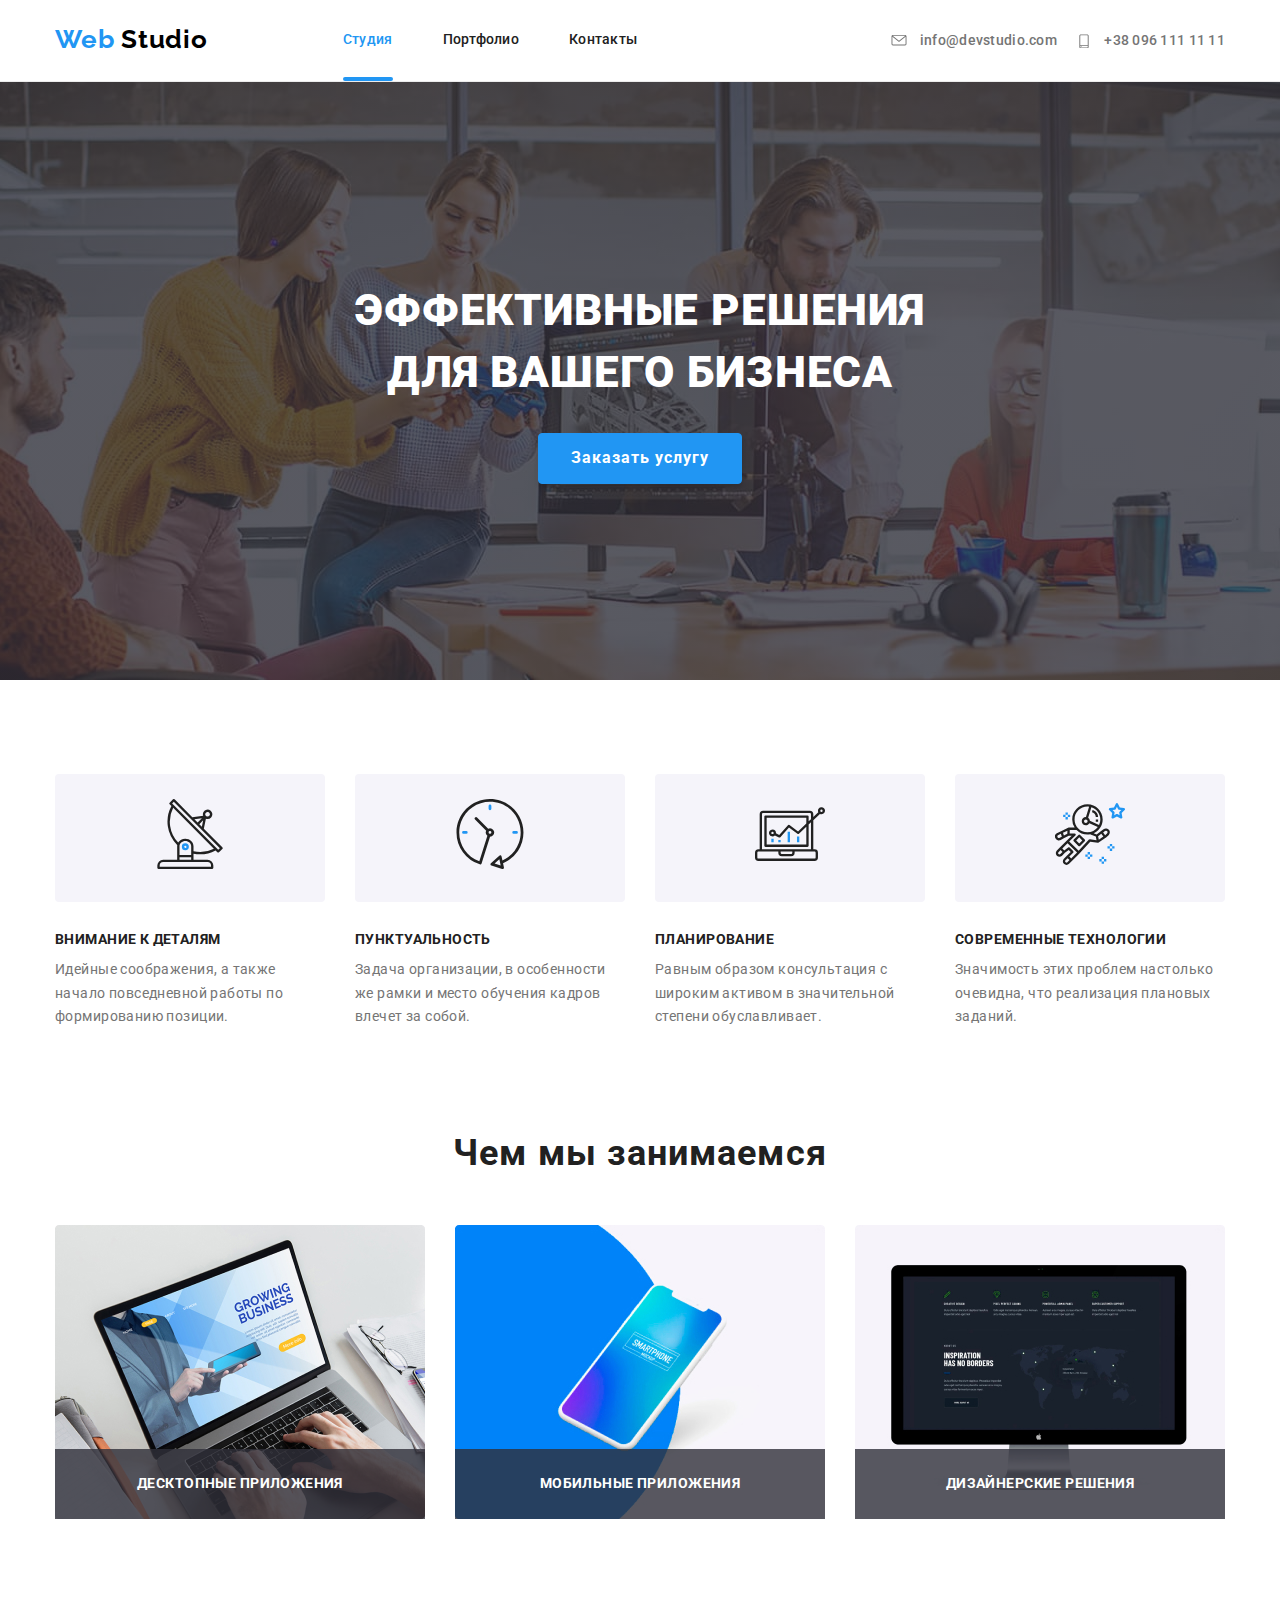
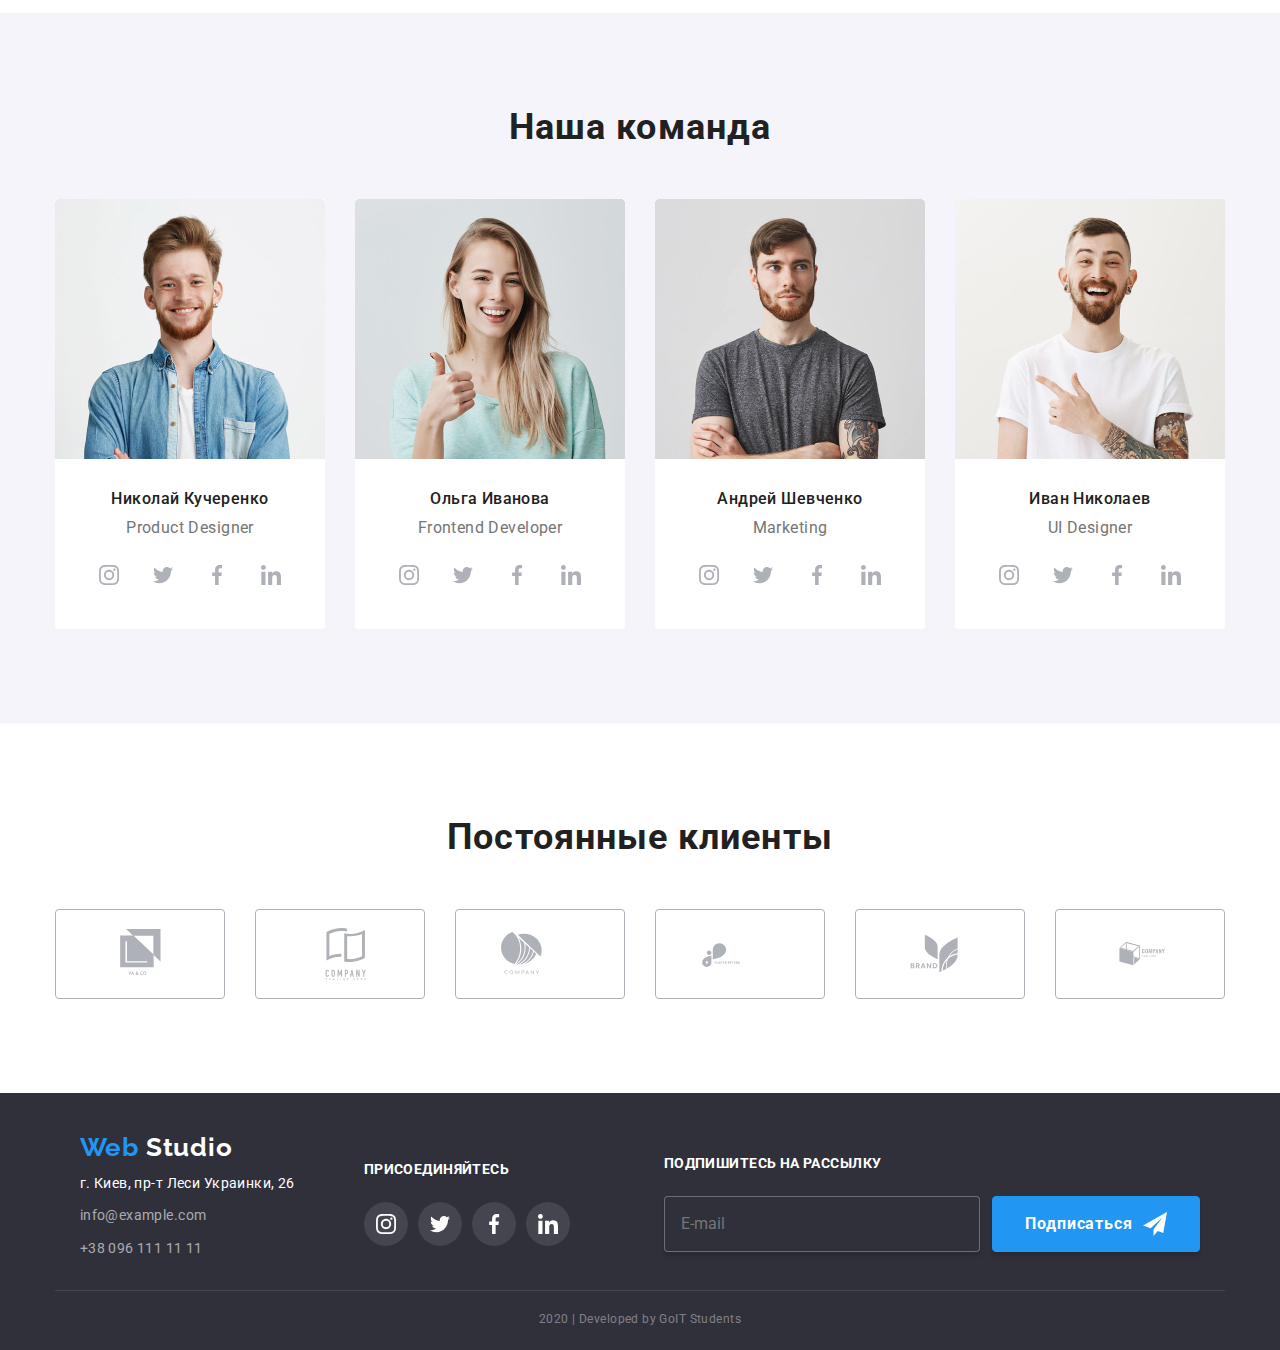
==== commit 29f4481d: "clients-icons" ====
--- a/index.html
+++ b/index.html
@@ -314,58 +314,46 @@
                 <h2 class="section-title">Постоянные клиенты</h2>
                 <ul class="section-list list">
                      <li class="section-item">
-                        <!-- <a class="clients-list" href="#" aria-label="Permanent client 1 for the company"> 
+                        <a class="clients-list" href="#" aria-label="Permanent client 1 for the company"> 
                             <svg class="clients-icon" width="44.27" height="49.23">
                                 <use href=./images/sprite.svg#icon-Client_1></use> 
                             </svg>
-                         </a> -->
-                         <a class="clients-list" href="#"> <img class="clients-icon" src="./images/Client_1.svg" alt="клиент1" /></a>
- 
+                         </a>
                     </li>
                     <li class="section-item">
-                        <!-- <a class="clients-list" href="#" aria-label="Permanent client 2 for the company"> 
+                        <a class="clients-list" href="#" aria-label="Permanent client 2 for the company"> 
                             <svg class="clients-icon" width="40" height="52">
                                 <use href=./images/sprite.svg#icon-Client_2></use> 
                             </svg>
-                         </a> -->
-                         <a class="clients-list" href="#"> <img class="clients-icon" src="./images/Client_2.svg" alt="клиент2" /></a>
-
+                         </a>
                     </li>
                     <li class="section-item">
-                        <!-- <a class="clients-list" href="#" aria-label="Permanent client 3 for the company"> 
+                        <a class="clients-list" href="#" aria-label="Permanent client 3 for the company"> 
                             <svg class="clients-icon" width="41" height="42.6">
                                 <use href=./images/sprite.svg#icon-Client_3></use> 
                             </svg>
-                         </a> -->
-                         <a class="clients-list" href="#"> <img class="clients-icon" src="./images/Client_3.svg" alt="клиент3" /></a>
-
+                         </a>
                     </li>
                     <li class="section-item">
-                        <!-- <a class="clients-list" href="#" aria-label="Permanent client 4 for the company"> 
+                        <a class="clients-list" href="#" aria-label="Permanent client 4 for the company"> 
                             <svg class="clients-icon" width="79.66" height="42.02">
                                 <use href=./images/sprite.svg#icon-Client_4></use> 
                             </svg>
-                         </a> -->
-                         <a class="clients-list" href="#" > <img class="clients-icon"  src="./images/Client_4.svg" alt="клиент4" /></a>
-
+                         </a>
                     </li>
                     <li class="section-item">
-                        <!-- <a class="clients-list" href="#" aria-label="Permanent client 5 for the company"> 
+                        <a class="clients-list" href="#" aria-label="Permanent client 5 for the company"> 
                             <svg class="clients-icon" width="59" height="47">
                                 <use href=./images/sprite.svg#icon-Client_5></use> 
                             </svg>
-                         </a> -->
-                         <a class="clients-list" href="#"> <img class="clients-icon" src="./images/Client_5.svg" alt="клиент5" /></a>
-
+                         </a>
                     </li>
                     <li class="section-item">
-                        <!-- <a class="clients-list" href="#" aria-label="Permanent client 6 for the company"> 
+                        <a class="clients-list" href="#" aria-label="Permanent client 6 for the company"> 
                             <svg class="clients-icon" width="88.48" height="45.44">
                                 <use href=./images/sprite.svg#icon-Client_6></use> 
                             </svg>
-                         </a> -->
-                         <a class="clients-list" href="#"> <img class="clients-icon client6" src="./images/Client_6.svg" alt="клиент6" /></a>
-
+                         </a>
                     </li>
                 </ul>
             </div>
--- a/css/main.min.css
+++ b/css/main.min.css
@@ -3,5 +3,5 @@
  Consolas,  'Liberation Mono',  Menlo,- monospace;font-size:1em}small{font-size:80%}sub,sup{font-size:75%;line-height:0;position:relative;vertical-align:baseline}sub{bottom:-0.25em}sup{top:-0.5em}button,input,optgroup,select,textarea{font-family:inherit;font-size:100%;line-height:1.15;margin:0}button,select{text-transform:none}button,[type='button'],[type='reset'],[type='submit']{-webkit-appearance:button}button::-moz-focus-inner,[type='button']::-moz-focus-inner,[type='reset']::-moz-focus-inner,[type='submit']::-moz-focus-inner{border-style:none;padding:0}button:-moz-focusring,[type='button']:-moz-focusring,[type='reset']:-moz-focusring,[type='submit']:-moz-focusring{outline:1px dotted ButtonText}legend{padding:0}progress{vertical-align:baseline}[type='number']::-webkit-inner-spin-button,[type='number']::-webkit-outer-spin-button{height:auto}[type='search']{-webkit-appearance:textfield;outline-offset:-2px}[type='search']::-webkit-search-decoration{-webkit-appearance:none}::-webkit-file-upload-button{-webkit-appearance:button;font:inherit}summary{display:list-item}.button-primary{font-size:16px;display:inline-block}.team .container,.clients .container{padding-top:94px;padding-bottom:94px}.features .is-hidden,.portfolio .is-hidden{display:none}.page{padding-top:80px;color:#212121;font-family:"Roboto",sans-serif;font-weight:400;font-size:14px;line-height:1.7;letter-spacing:.03em}.container{margin:0 auto;padding:0 15px;width:1200px}.list{list-style:none;padding:0;margin:0}a:hover,button:hover{cursor:pointer}img{display:block;margin:0;max-width:100%;height:auto}.header{position:fixed;width:100%;background-color:#fff;top:0;z-index:2;border-bottom:1px solid #ECECEC}.header .container{display:-webkit-box;display:-ms-flexbox;display:flex;-webkit-box-align:center;-ms-flex-align:center;align-items:center;-webkit-box-pack:center;-ms-flex-pack:center;justify-content:center;font-weight:500;line-height:1.14;letter-spacing:0.02em}.menu,.contact{display:-webkit-box;display:-ms-flexbox;display:flex;margin-left:auto}.menu-item+.menu-item{margin-left:50px}.menu-item:first-child{margin-right:85px;padding-top:24px;padding-bottom:25px}.menu-link{position:relative;display:block;padding-top:32px;padding-bottom:33px;color:#212121;text-decoration:none;-webkit-animation-name:color;animation-name:color;-webkit-animation-duration:250ms;animation-duration:250ms;-webkit-animation-timing-function:cubic-bezier(0.4, 0, 0.2, 1);animation-timing-function:cubic-bezier(0.4, 0, 0.2, 1)}.menu-link:hover,.menu-link:focus{color:#2196F3}.menu-link::after,.active::after{position:absolute;left:0;bottom:0;content:"";display:inline-block;width:100%;height:4px;background-color:#2196F3;border-radius:2px;-webkit-transform:scaleX(0);transform:scaleX(0)}.menu-link:hover::after,.menu-link:focus::after{-webkit-transform:scaleX(1);transform:scaleX(1);-webkit-transition:-webkit-transform 250ms cubic-bezier(0.4, 0, 0.2, 1);transition:-webkit-transform 250ms cubic-bezier(0.4, 0, 0.2, 1);transition:transform 250ms cubic-bezier(0.4, 0, 0.2, 1);transition:transform 250ms cubic-bezier(0.4, 0, 0.2, 1), -webkit-transform 250ms cubic-bezier(0.4, 0, 0.2, 1)}.active{color:#2196F3}.active::after{-webkit-transform:scaleX(1);transform:scaleX(1)}.contact-item{fill:#757575}.contact-item:not(:last-child){margin-right:20px}.contact-icon{vertical-align:bottom;margin-right:10px}.contact-link{color:#757575;padding-top:32px;padding-bottom:32px;line-height:1.14;text-decoration:none;-webkit-animation-name:color,fill;animation-name:color,fill;-webkit-animation-duration:250ms;animation-duration:250ms;-webkit-animation-timing-function:cubic-bezier(0.4, 0, 0.2, 1);animation-timing-function:cubic-bezier(0.4, 0, 0.2, 1)}.contact-link:hover,.contact-link:focus{color:#2196F3;fill:#2196F3}.logo{text-decoration:none;color:#000000;font-family:"Raleway",sans-serif;font-weight:700;font-size:26px;line-height:1.2;letter-spacing:.03em}.logo .logo-web{color:#2196F3}.logo-studio:hover,.logo-studio:focus{color:#000000}.hero{padding-top:200px;padding-bottom:200px;height:600px;background-image:-webkit-gradient(linear, left top, right top, from(rgba(47,48,58,0.8)), to(rgba(47,48,58,0.8))),url(../images/header_1.jpg);background-image:linear-gradient(to right, rgba(47,48,58,0.8), rgba(47,48,58,0.8)),url(../images/header_1.jpg);background-repeat:no-repeat;background-position:center;background-size:cover;background-color:#757575}.hero-content{text-align:center;color:#fff;letter-spacing:0.06em}.hero-title{margin-top:0;margin-bottom:30px;font-weight:900;font-size:44px;line-height:1.4;text-transform:uppercase}.button-primary{border:1px solid #2196F3;padding:10px 32px;color:#fff;background-color:#2196F3;-webkit-box-shadow:0px 4px 4px rgba(0,0,0,0.15);box-shadow:0px 4px 4px rgba(0,0,0,0.15);border-radius:4px;font-weight:700;font-size:16px;line-height:1.8;letter-spacing:0.06em;-webkit-transition:color 250ms cubic-bezier(0.4, 0, 0.2, 1),border-color 250ms cubic-bezier(0.4, 0, 0.2, 1),background-color 250ms cubic-bezier(0.4, 0, 0.2, 1);transition:color 250ms cubic-bezier(0.4, 0, 0.2, 1),border-color 250ms cubic-bezier(0.4, 0, 0.2, 1),background-color 250ms cubic-bezier(0.4, 0, 0.2, 1)}.button-primary:hover,.button-primary:focus{color:#212121;border-color:#F5F4FA;background-color:#F5F4FA}.section-title{margin-top:0px;margin-bottom:50px;text-align:center;font-weight:700;font-size:36px;line-height:1.16;letter-spacing:.03em}.section-subtitle{margin:0;padding:0;font-weight:700;font-size:14px;line-height:1.14;letter-spacing:.03em;text-transform:uppercase}.section-list{display:-webkit-box;display:-ms-flexbox;display:flex}.section-item:not(:last-child){margin-right:30px}.features .container{padding-top:94px;padding-bottom:94px}.features-label{padding:25px 100px;margin-bottom:30px;background-color:#F5F4FA;border-radius:4px}.features-icon{width:70px;height:70px}.features-descriptions{margin:10px 0 10px 0;color:#757575}.products .container{padding-bottom:94px}.products .section-subtitle{position:absolute;left:0;bottom:0;display:inline-block;width:100%;padding:27px 0;background-color:rgba(47,48,58,0.8);color:#fff;text-align:center}.products-thumb{position:relative}.team{background-color:#F5F4FA}.team .section-item{background:#fff;border-radius:0px 0px 4px 4px;width:270px}.team-card{padding:30px 24px 32px 24px}.team-card:hover,.team-card:focus{-webkit-box-shadow:0px 2px 1px rgba(0,0,0,0.2),0px 1px 1px rgba(0,0,0,0.14),0px 1px 3px rgba(0,0,0,0.12);box-shadow:0px 2px 1px rgba(0,0,0,0.2),0px 1px 1px rgba(0,0,0,0.14),0px 1px 3px rgba(0,0,0,0.12)}.team-text{margin-top:0;font-size:16px;line-height:1.2;text-align:center}.team-name{margin-bottom:10px;font-weight:500}.team-job{margin-bottom:16px;color:#757575}.social{display:-webkit-box;display:-ms-flexbox;display:flex;-webkit-box-align:center;-ms-flex-align:center;align-items:center;-webkit-box-pack:center;-ms-flex-pack:center;justify-content:center;padding:0px}.social .list:not(:last-child){margin-right:10px}.social-link{display:-webkit-inline-box;display:-ms-inline-flexbox;display:inline-flex;-webkit-box-align:center;-ms-flex-align:center;align-items:center;-webkit-box-pack:center;-ms-flex-pack:center;justify-content:center;padding:0;border-radius:50%;width:44px;height:44px;text-decoration:none;border:none;background:rgba(255,255,255,0.1);-webkit-animation-name:fill,background-color;animation-name:fill,background-color;-webkit-animation-duration:250ms;animation-duration:250ms;-webkit-animation-timing-function:cubic-bezier(0.4, 0, 0.2, 1);animation-timing-function:cubic-bezier(0.4, 0, 0.2, 1)}.social-link:hover,.social-link:focus{background-color:#2196F3}.social-icon{width:20px;height:20px;fill:#AFB1B8}.social-link:hover .social-icon,.social-link:focus .social-icon{fill:#fff}.clients-list{display:-webkit-box;display:-ms-flexbox;display:flex;-webkit-box-align:center;-ms-flex-align:center;align-items:center;-webkit-box-pack:center;-ms-flex-pack:center;justify-content:center;-webkit-box-sizing:border-box;box-sizing:border-box;border:1px solid #AFB1B8;border-radius:4px;width:170px;height:90px;-webkit-animation-name:fill,border-color;animation-name:fill,border-color;-webkit-animation-duration:250ms;animation-duration:250ms;-webkit-animation-timing-function:cubic-bezier(0.4, 0, 0.2, 1);animation-timing-function:cubic-bezier(0.4, 0, 0.2, 1)}.clients-list:hover,.clients-list:focus{border-color:#2196F3}.clients-icon{fill:#AFB1B8}.clients-list:hover .clients-icon,.clients-list:focus .clients-icon{fill:#2196F3}.footer{background-color:#2F303A;width:100%}.footer-content{display:-webkit-box;display:-ms-flexbox;display:flex;-webkit-box-align:center;-ms-flex-align:center;align-items:center;-webkit-box-pack:center;-ms-flex-pack:center;justify-content:center;padding-bottom:29px}.footer-content .footer-info{padding-top:39px}.footer-list{padding-top:51px;list-style:none}.footer-list:not(:last-child){margin-right:94px}.footer-list .button-primary{display:-webkit-inline-box;display:-ms-inline-flexbox;display:inline-flex;-webkit-box-align:center;-ms-flex-align:center;align-items:center}.footer-list .button-primary:hover .icon-send{fill:#2196F3}.footer-subtitle{display:block;margin-bottom:20px;font-weight:700;text-transform:uppercase;color:#fff}.footer .social{margin:0}.footer .social-icon{fill:#fff}.footer-subscription{display:-webkit-box;display:-ms-flexbox;display:flex}.footer-label{margin-right:12px;font-size:16px;line-height:1.25;letter-spacing:0.03em;color:rgba(255,255,255,0.6)}.footer-input{padding:18px 95px 18px 16px;border:1px solid rgba(255,255,255,0.3);-webkit-box-shadow:0px 4px 4px rgba(0,0,0,0.15);box-shadow:0px 4px 4px rgba(0,0,0,0.15);border-radius:4px;background-color:#2F303A;color:#F5F4FA}.footer-copyright{display:block;margin-top:0;margin-bottom:0;padding-top:16px;padding-bottom:19px;font-size:12px;line-height:2;text-align:center;color:rgba(255,255,255,0.4);border-top:1px solid rgba(255,255,255,0.1)}.footer-info .logo-studio{color:#fff}.address-list{display:inline-block;margin-top:8px;margin-right:69px;padding:0;font-style:normal;color:#fff}.address-list:not(:last-child){margin-right:94px}.address-link{color:rgba(255,255,255,0.6);text-decoration:none}.address-item:not(:last-child){margin-bottom:9px}.icon-send{fill:#fff;width:24px;height:24px;margin-left:10px;-webkit-animation-name:fill;animation-name:fill;-webkit-animation-duration:250ms;animation-duration:250ms;-webkit-animation-timing-function:cubic-bezier(0.4, 0, 0.2, 1);animation-timing-function:cubic-bezier(0.4, 0, 0.2, 1)}.backdrop{position:fixed;left:0;top:0;width:100%;height:100%;z-index:3;-webkit-transform:scale(1, 1);transform:scale(1, 1);opacity:1;-webkit-transition:opacity 250ms cubic-bezier(0.4, 0, 0.2, 1),-webkit-transform 250ms cubic-bezier(0.4, 0, 0.2, 1);transition:opacity 250ms cubic-bezier(0.4, 0, 0.2, 1),-webkit-transform 250ms cubic-bezier(0.4, 0, 0.2, 1);transition:transform 250ms cubic-bezier(0.4, 0, 0.2, 1),opacity 250ms cubic-bezier(0.4, 0, 0.2, 1);transition:transform 250ms cubic-bezier(0.4, 0, 0.2, 1),opacity 250ms cubic-bezier(0.4, 0, 0.2, 1),-webkit-transform 250ms cubic-bezier(0.4, 0, 0.2, 1);background-color:rgba(0,0,0,0.2)}.backdrop.is-hidden{opacity:0;visibility:hidden;pointer-events:none}.modal{position:absolute;top:50%;left:50%;width:450px;max-width:100%;-webkit-transform:translate(-50%, -50%) scale(1, 1);transform:translate(-50%, -50%) scale(1, 1);padding:40px;overflow:auto;background-color:#fff;-webkit-box-shadow:0px 2px 1px rgba(0,0,0,0.2),0px 1px 1px rgba(0,0,0,0.14),0px 1px 3px rgba(0,0,0,0.12);box-shadow:0px 2px 1px rgba(0,0,0,0.2),0px 1px 1px rgba(0,0,0,0.14),0px 1px 3px rgba(0,0,0,0.12);border-radius:4px;-webkit-animation-name:transform;animation-name:transform;-webkit-animation-duration:250ms;animation-duration:250ms;-webkit-animation-timing-function:cubic-bezier(0.4, 0, 0.2, 1);animation-timing-function:cubic-bezier(0.4, 0, 0.2, 1);-webkit-animation-name:opacity;animation-name:opacity;animation-duration:250ms;animation-timing-function:cubic-bezier(0.4, 0, 0.2, 1)}.icon-close{position:absolute;-webkit-box-align:center;-ms-flex-align:center;align-items:center;top:8px;right:8px;display:-webkit-box;display:-ms-flexbox;display:flex;width:30px;height:30px;background-color:#fff;border:1px solid rgba(0,0,0,0.1);border-radius:100%;-webkit-animation-name:fill;animation-name:fill;-webkit-animation-duration:250ms;animation-duration:250ms;-webkit-animation-timing-function:cubic-bezier(0.4, 0, 0.2, 1);animation-timing-function:cubic-bezier(0.4, 0, 0.2, 1)}.icon-close:hover,.icon-close:focus{fill:#2196F3;cursor:pointer;outline:none}.modal-title{display:inline-block;text-align:center;margin-top:0;margin-bottom:30px;font-weight:700;font-size:20px;line-height:1.15;letter-spacing:.03em}.modal-info{margin:0;padding:0;max-width:100;list-style:none;line-height:1.14;letter-spacing:0.01em;color:#757575}.modal-field{position:relative}.modal-field:not(:last-child){margin-bottom:28px}.modal-input{border:1px solid rgba(33,33,33,0.2);border-radius:4px;width:100%;height:40px;padding-left:42px;-webkit-animation-name:border;animation-name:border;-webkit-animation-duration:250ms;animation-duration:250ms;-webkit-animation-timing-function:cubic-bezier(0.4, 0, 0.2, 1);animation-timing-function:cubic-bezier(0.4, 0, 0.2, 1)}.modal-label{position:absolute;top:12px;left:42px;-webkit-transition:color 250ms cubic-bezier(0.4, 0, 0.2, 1),-webkit-transform 250ms cubic-bezier(0.4, 0, 0.2, 1);transition:color 250ms cubic-bezier(0.4, 0, 0.2, 1),-webkit-transform 250ms cubic-bezier(0.4, 0, 0.2, 1);transition:transform 250ms cubic-bezier(0.4, 0, 0.2, 1),color 250ms cubic-bezier(0.4, 0, 0.2, 1);transition:transform 250ms cubic-bezier(0.4, 0, 0.2, 1),color 250ms cubic-bezier(0.4, 0, 0.2, 1),-webkit-transform 250ms cubic-bezier(0.4, 0, 0.2, 1)}.modal-icon{position:absolute;top:11px;left:16px;margin-right:8px}.modal-input:focus ~ .modal-icon{fill:#2196F3}.modal-input:focus+.modal-label,.modal-input:not(:placeholder-shown)+.modal-label{color:#2196F3;-webkit-transform:translatex(-30px) translatey(-30px);transform:translatex(-30px) translatey(-30px)}.comment-field{position:relative}.comment-label{position:absolute;top:12px;left:16px;-webkit-transition:color 250ms cubic-bezier(0.4, 0, 0.2, 1),-webkit-transform 250ms cubic-bezier(0.4, 0, 0.2, 1);transition:color 250ms cubic-bezier(0.4, 0, 0.2, 1),-webkit-transform 250ms cubic-bezier(0.4, 0, 0.2, 1);transition:transform 250ms cubic-bezier(0.4, 0, 0.2, 1),color 250ms cubic-bezier(0.4, 0, 0.2, 1);transition:transform 250ms cubic-bezier(0.4, 0, 0.2, 1),color 250ms cubic-bezier(0.4, 0, 0.2, 1),-webkit-transform 250ms cubic-bezier(0.4, 0, 0.2, 1)}.modal-textarea{border:1px solid rgba(33,33,33,0.2);border-radius:4px;width:100%;resize:none;height:120px;padding:12px 16px}.modal-textarea:focus+.comment-label,.modal-textarea:not(:placeholder-shown)+.comment-label{color:#2196F3;-webkit-transform:translateY(-30px);transform:translateY(-30px)}.checkbox{-webkit-appearance:none;-moz-appearance:none;appearance:none;position:absolute}.checkbox+.checkbox-label{display:-webkit-inline-box;display:-ms-inline-flexbox;display:inline-flex;-webkit-box-align:center;-ms-flex-align:center;align-items:center}.checkbox-form{display:block;margin-top:20px;margin-bottom:30px}.agreement-conditions{color:#2196F3;text-decoration:underline;padding-left:4px}.checkbox-label{font-size:12px;line-height:1.16;letter-spacing:0.03em;cursor:pointer}.checkbox-label::before{content:"";display:inline-block;border:2px solid #212121;width:16px;height:15px;border-radius:2px;margin-right:8px;-ms-flex-negative:0;flex-shrink:0;outline:none}.checkbox:checked ~ .checkbox-label::before{background-color:#2196F3;background-image:url(../images/tick.svg);background-size:contain;background-repeat:no-repeat;background-origin:border-box;background-position:center;border-color:transparent;cursor:pointer}.modal-input:focus,.modal-textarea:focus{cursor:pointer;border-color:#2196F3;outline:none}.button-modal{display:-webkit-box;display:-ms-flexbox;display:flex;padding:10px 56px;margin:auto;cursor:pointer}
+ monospace;font-size:1em}small{font-size:80%}sub,sup{font-size:75%;line-height:0;position:relative;vertical-align:baseline}sub{bottom:-0.25em}sup{top:-0.5em}button,input,optgroup,select,textarea{font-family:inherit;font-size:100%;line-height:1.15;margin:0}button,select{text-transform:none}button,[type='button'],[type='reset'],[type='submit']{-webkit-appearance:button}button::-moz-focus-inner,[type='button']::-moz-focus-inner,[type='reset']::-moz-focus-inner,[type='submit']::-moz-focus-inner{border-style:none;padding:0}button:-moz-focusring,[type='button']:-moz-focusring,[type='reset']:-moz-focusring,[type='submit']:-moz-focusring{outline:1px dotted ButtonText}legend{padding:0}progress{vertical-align:baseline}[type='number']::-webkit-inner-spin-button,[type='number']::-webkit-outer-spin-button{height:auto}[type='search']{-webkit-appearance:textfield;outline-offset:-2px}[type='search']::-webkit-search-decoration{-webkit-appearance:none}::-webkit-file-upload-button{-webkit-appearance:button;font:inherit}summary{display:list-item}.button-primary{font-size:16px;display:inline-block}.team .container,.clients .container{padding-top:94px;padding-bottom:94px}.features .is-hidden,.portfolio .is-hidden{display:none}.page{padding-top:80px;color:#212121;font-family:"Roboto",sans-serif;font-weight:400;font-size:14px;line-height:1.7;letter-spacing:.03em}.container{margin:0 auto;padding:0 15px;width:1200px}.list{list-style:none;padding:0;margin:0}a:hover,button:hover{cursor:pointer}img{display:block;margin:0;max-width:100%;height:auto}.header{position:fixed;width:100%;background-color:#fff;top:0;z-index:2;border-bottom:1px solid #ECECEC}.header .container{display:-webkit-box;display:-ms-flexbox;display:flex;-webkit-box-align:center;-ms-flex-align:center;align-items:center;-webkit-box-pack:center;-ms-flex-pack:center;justify-content:center;font-weight:500;line-height:1.14;letter-spacing:0.02em}.menu,.contact{display:-webkit-box;display:-ms-flexbox;display:flex;margin-left:auto}.menu-item+.menu-item{margin-left:50px}.menu-item:first-child{margin-right:85px;padding-top:24px;padding-bottom:25px}.menu-link{position:relative;display:block;padding-top:32px;padding-bottom:33px;color:#212121;text-decoration:none;-webkit-animation-name:color;animation-name:color;-webkit-animation-duration:250ms;animation-duration:250ms;-webkit-animation-timing-function:cubic-bezier(0.4, 0, 0.2, 1);animation-timing-function:cubic-bezier(0.4, 0, 0.2, 1)}.menu-link:hover,.menu-link:focus{color:#2196F3}.menu-link::after,.active::after{position:absolute;left:0;bottom:0;content:"";display:inline-block;width:100%;height:4px;background-color:#2196F3;border-radius:2px;-webkit-transform:scaleX(0);transform:scaleX(0)}.menu-link:hover::after,.menu-link:focus::after{-webkit-transform:scaleX(1);transform:scaleX(1);-webkit-transition:-webkit-transform 250ms cubic-bezier(0.4, 0, 0.2, 1);transition:-webkit-transform 250ms cubic-bezier(0.4, 0, 0.2, 1);transition:transform 250ms cubic-bezier(0.4, 0, 0.2, 1);transition:transform 250ms cubic-bezier(0.4, 0, 0.2, 1), -webkit-transform 250ms cubic-bezier(0.4, 0, 0.2, 1)}.active{color:#2196F3}.active::after{-webkit-transform:scaleX(1);transform:scaleX(1)}.contact-item{fill:#757575}.contact-item:not(:last-child){margin-right:20px}.contact-icon{vertical-align:bottom;margin-right:10px}.contact-link{color:#757575;padding-top:32px;padding-bottom:32px;line-height:1.14;text-decoration:none;-webkit-animation-name:color,fill;animation-name:color,fill;-webkit-animation-duration:250ms;animation-duration:250ms;-webkit-animation-timing-function:cubic-bezier(0.4, 0, 0.2, 1);animation-timing-function:cubic-bezier(0.4, 0, 0.2, 1)}.contact-link:hover,.contact-link:focus{color:#2196F3;fill:#2196F3}.logo{text-decoration:none;color:#000000;font-family:"Raleway",sans-serif;font-weight:700;font-size:26px;line-height:1.2;letter-spacing:.03em}.logo .logo-web{color:#2196F3}.logo-studio:hover,.logo-studio:focus{color:#000000}.hero{padding-top:200px;padding-bottom:200px;height:600px;background-image:-webkit-gradient(linear, left top, right top, from(rgba(47,48,58,0.8)), to(rgba(47,48,58,0.8))),url(../images/header_1.jpg);background-image:linear-gradient(to right, rgba(47,48,58,0.8), rgba(47,48,58,0.8)),url(../images/header_1.jpg);background-repeat:no-repeat;background-position:center;background-size:cover;background-color:#757575}.hero-content{text-align:center;color:#fff;letter-spacing:0.06em}.hero-title{margin-top:0;margin-bottom:30px;font-weight:900;font-size:44px;line-height:1.4;text-transform:uppercase}.button-primary{border:1px solid #2196F3;padding:10px 32px;color:#fff;background-color:#2196F3;-webkit-box-shadow:0px 4px 4px rgba(0,0,0,0.15);box-shadow:0px 4px 4px rgba(0,0,0,0.15);border-radius:4px;font-weight:700;font-size:16px;line-height:1.8;letter-spacing:0.06em;-webkit-transition:color 250ms cubic-bezier(0.4, 0, 0.2, 1),border-color 250ms cubic-bezier(0.4, 0, 0.2, 1),background-color 250ms cubic-bezier(0.4, 0, 0.2, 1);transition:color 250ms cubic-bezier(0.4, 0, 0.2, 1),border-color 250ms cubic-bezier(0.4, 0, 0.2, 1),background-color 250ms cubic-bezier(0.4, 0, 0.2, 1)}.button-primary:hover,.button-primary:focus{color:#212121;border-color:#F5F4FA;background-color:#F5F4FA}.section-title{margin-top:0px;margin-bottom:50px;text-align:center;font-weight:700;font-size:36px;line-height:1.16;letter-spacing:.03em}.section-subtitle{margin:0;padding:0;font-weight:700;font-size:14px;line-height:1.14;letter-spacing:.03em;text-transform:uppercase}.section-list{display:-webkit-box;display:-ms-flexbox;display:flex}.section-item:not(:last-child){margin-right:30px}.features .container{padding-top:94px;padding-bottom:94px}.features-label{padding:25px 100px;margin-bottom:30px;background-color:#F5F4FA;border-radius:4px}.features-icon{width:70px;height:70px}.features-descriptions{margin:10px 0 10px 0;color:#757575}.products .container{padding-bottom:94px}.products .section-subtitle{position:absolute;left:0;bottom:0;display:inline-block;width:100%;padding:27px 0;background-color:rgba(47,48,58,0.8);color:#fff;text-align:center}.products-thumb{position:relative}.team{background-color:#F5F4FA}.team .section-item{background:#fff;border-radius:0px 0px 4px 4px;width:270px}.team-card{padding:30px 24px 32px 24px}.team-card:hover,.team-card:focus{-webkit-box-shadow:0px 2px 1px rgba(0,0,0,0.2),0px 1px 1px rgba(0,0,0,0.14),0px 1px 3px rgba(0,0,0,0.12);box-shadow:0px 2px 1px rgba(0,0,0,0.2),0px 1px 1px rgba(0,0,0,0.14),0px 1px 3px rgba(0,0,0,0.12)}.team-text{margin-top:0;font-size:16px;line-height:1.2;text-align:center}.team-name{margin-bottom:10px;font-weight:500}.team-job{margin-bottom:16px;color:#757575}.social{display:-webkit-box;display:-ms-flexbox;display:flex;-webkit-box-align:center;-ms-flex-align:center;align-items:center;-webkit-box-pack:center;-ms-flex-pack:center;justify-content:center;padding:0px}.social .list:not(:last-child){margin-right:10px}.social-link{display:-webkit-inline-box;display:-ms-inline-flexbox;display:inline-flex;-webkit-box-align:center;-ms-flex-align:center;align-items:center;-webkit-box-pack:center;-ms-flex-pack:center;justify-content:center;padding:0;border-radius:50%;width:44px;height:44px;text-decoration:none;border:none;background:rgba(255,255,255,0.1);-webkit-animation-name:fill,background-color;animation-name:fill,background-color;-webkit-animation-duration:250ms;animation-duration:250ms;-webkit-animation-timing-function:cubic-bezier(0.4, 0, 0.2, 1);animation-timing-function:cubic-bezier(0.4, 0, 0.2, 1)}.social-link:hover,.social-link:focus{background-color:#2196F3}.social-icon{width:20px;height:20px;fill:#AFB1B8}.social-link:hover .social-icon,.social-link:focus .social-icon{fill:#fff}.clients-list{display:-webkit-box;display:-ms-flexbox;display:flex;-webkit-box-align:center;-ms-flex-align:center;align-items:center;-webkit-box-pack:center;-ms-flex-pack:center;justify-content:center;-webkit-box-sizing:border-box;box-sizing:border-box;border:1px solid #AFB1B8;border-radius:4px;width:170px;height:90px;-webkit-animation-name:fill,border-color;animation-name:fill,border-color;-webkit-animation-duration:250ms;animation-duration:250ms;-webkit-animation-timing-function:cubic-bezier(0.4, 0, 0.2, 1);animation-timing-function:cubic-bezier(0.4, 0, 0.2, 1)}.clients-list:hover,.clients-list:focus{border-color:#2196F3}.clients-icon{fill:#AFB1B8;width:100%}.clients-list:hover .clients-icon,.clients-list:focus .clients-icon{fill:#2196F3}.footer{background-color:#2F303A;width:100%}.footer-content{display:-webkit-box;display:-ms-flexbox;display:flex;-webkit-box-align:center;-ms-flex-align:center;align-items:center;-webkit-box-pack:center;-ms-flex-pack:center;justify-content:center;padding-bottom:29px}.footer-content .footer-info{padding-top:39px}.footer-list{padding-top:51px;list-style:none}.footer-list:not(:last-child){margin-right:94px}.footer-list .button-primary{display:-webkit-inline-box;display:-ms-inline-flexbox;display:inline-flex;-webkit-box-align:center;-ms-flex-align:center;align-items:center}.footer-list .button-primary:hover .icon-send{fill:#2196F3}.footer-subtitle{display:block;margin-bottom:20px;font-weight:700;text-transform:uppercase;color:#fff}.footer .social{margin:0}.footer .social-icon{fill:#fff}.footer-subscription{display:-webkit-box;display:-ms-flexbox;display:flex}.footer-label{margin-right:12px;font-size:16px;line-height:1.25;letter-spacing:0.03em;color:rgba(255,255,255,0.6)}.footer-input{padding:18px 95px 18px 16px;border:1px solid rgba(255,255,255,0.3);-webkit-box-shadow:0px 4px 4px rgba(0,0,0,0.15);box-shadow:0px 4px 4px rgba(0,0,0,0.15);border-radius:4px;background-color:#2F303A;color:#F5F4FA}.footer-copyright{display:block;margin-top:0;margin-bottom:0;padding-top:16px;padding-bottom:19px;font-size:12px;line-height:2;text-align:center;color:rgba(255,255,255,0.4);border-top:1px solid rgba(255,255,255,0.1)}.footer-info .logo-studio{color:#fff}.address-list{display:inline-block;margin-top:8px;margin-right:69px;padding:0;font-style:normal;color:#fff}.address-list:not(:last-child){margin-right:94px}.address-link{color:rgba(255,255,255,0.6);text-decoration:none}.address-item:not(:last-child){margin-bottom:9px}.icon-send{fill:#fff;width:24px;height:24px;margin-left:10px;-webkit-animation-name:fill;animation-name:fill;-webkit-animation-duration:250ms;animation-duration:250ms;-webkit-animation-timing-function:cubic-bezier(0.4, 0, 0.2, 1);animation-timing-function:cubic-bezier(0.4, 0, 0.2, 1)}.backdrop{position:fixed;left:0;top:0;width:100%;height:100%;z-index:3;-webkit-transform:scale(1, 1);transform:scale(1, 1);opacity:1;-webkit-transition:opacity 250ms cubic-bezier(0.4, 0, 0.2, 1),-webkit-transform 250ms cubic-bezier(0.4, 0, 0.2, 1);transition:opacity 250ms cubic-bezier(0.4, 0, 0.2, 1),-webkit-transform 250ms cubic-bezier(0.4, 0, 0.2, 1);transition:transform 250ms cubic-bezier(0.4, 0, 0.2, 1),opacity 250ms cubic-bezier(0.4, 0, 0.2, 1);transition:transform 250ms cubic-bezier(0.4, 0, 0.2, 1),opacity 250ms cubic-bezier(0.4, 0, 0.2, 1),-webkit-transform 250ms cubic-bezier(0.4, 0, 0.2, 1);background-color:rgba(0,0,0,0.2)}.backdrop.is-hidden{opacity:0;visibility:hidden;pointer-events:none}.modal{position:absolute;top:50%;left:50%;width:450px;max-width:100%;-webkit-transform:translate(-50%, -50%) scale(1, 1);transform:translate(-50%, -50%) scale(1, 1);padding:40px;overflow:auto;background-color:#fff;-webkit-box-shadow:0px 2px 1px rgba(0,0,0,0.2),0px 1px 1px rgba(0,0,0,0.14),0px 1px 3px rgba(0,0,0,0.12);box-shadow:0px 2px 1px rgba(0,0,0,0.2),0px 1px 1px rgba(0,0,0,0.14),0px 1px 3px rgba(0,0,0,0.12);border-radius:4px;-webkit-animation-name:transform;animation-name:transform;-webkit-animation-duration:250ms;animation-duration:250ms;-webkit-animation-timing-function:cubic-bezier(0.4, 0, 0.2, 1);animation-timing-function:cubic-bezier(0.4, 0, 0.2, 1);-webkit-animation-name:opacity;animation-name:opacity;animation-duration:250ms;animation-timing-function:cubic-bezier(0.4, 0, 0.2, 1)}.icon-close{position:absolute;-webkit-box-align:center;-ms-flex-align:center;align-items:center;top:8px;right:8px;display:-webkit-box;display:-ms-flexbox;display:flex;width:30px;height:30px;background-color:#fff;border:1px solid rgba(0,0,0,0.1);border-radius:100%;-webkit-animation-name:fill;animation-name:fill;-webkit-animation-duration:250ms;animation-duration:250ms;-webkit-animation-timing-function:cubic-bezier(0.4, 0, 0.2, 1);animation-timing-function:cubic-bezier(0.4, 0, 0.2, 1)}.icon-close:hover,.icon-close:focus{fill:#2196F3;cursor:pointer;outline:none}.modal-title{display:inline-block;text-align:center;margin-top:0;margin-bottom:30px;font-weight:700;font-size:20px;line-height:1.15;letter-spacing:.03em}.modal-info{margin:0;padding:0;max-width:100;list-style:none;line-height:1.14;letter-spacing:0.01em;color:#757575}.modal-field{position:relative}.modal-field:not(:last-child){margin-bottom:28px}.modal-input{border:1px solid rgba(33,33,33,0.2);border-radius:4px;width:100%;height:40px;padding-left:42px;-webkit-animation-name:border;animation-name:border;-webkit-animation-duration:250ms;animation-duration:250ms;-webkit-animation-timing-function:cubic-bezier(0.4, 0, 0.2, 1);animation-timing-function:cubic-bezier(0.4, 0, 0.2, 1)}.modal-label{position:absolute;top:12px;left:42px;-webkit-transition:color 250ms cubic-bezier(0.4, 0, 0.2, 1),-webkit-transform 250ms cubic-bezier(0.4, 0, 0.2, 1);transition:color 250ms cubic-bezier(0.4, 0, 0.2, 1),-webkit-transform 250ms cubic-bezier(0.4, 0, 0.2, 1);transition:transform 250ms cubic-bezier(0.4, 0, 0.2, 1),color 250ms cubic-bezier(0.4, 0, 0.2, 1);transition:transform 250ms cubic-bezier(0.4, 0, 0.2, 1),color 250ms cubic-bezier(0.4, 0, 0.2, 1),-webkit-transform 250ms cubic-bezier(0.4, 0, 0.2, 1)}.modal-icon{position:absolute;top:11px;left:16px;margin-right:8px}.modal-input:focus ~ .modal-icon{fill:#2196F3}.modal-input:focus+.modal-label,.modal-input:not(:placeholder-shown)+.modal-label{color:#2196F3;-webkit-transform:translatex(-30px) translatey(-30px);transform:translatex(-30px) translatey(-30px)}.comment-field{position:relative}.comment-label{position:absolute;top:12px;left:16px;-webkit-transition:color 250ms cubic-bezier(0.4, 0, 0.2, 1),-webkit-transform 250ms cubic-bezier(0.4, 0, 0.2, 1);transition:color 250ms cubic-bezier(0.4, 0, 0.2, 1),-webkit-transform 250ms cubic-bezier(0.4, 0, 0.2, 1);transition:transform 250ms cubic-bezier(0.4, 0, 0.2, 1),color 250ms cubic-bezier(0.4, 0, 0.2, 1);transition:transform 250ms cubic-bezier(0.4, 0, 0.2, 1),color 250ms cubic-bezier(0.4, 0, 0.2, 1),-webkit-transform 250ms cubic-bezier(0.4, 0, 0.2, 1)}.modal-textarea{border:1px solid rgba(33,33,33,0.2);border-radius:4px;width:100%;resize:none;height:120px;padding:12px 16px}.modal-textarea:focus+.comment-label,.modal-textarea:not(:placeholder-shown)+.comment-label{color:#2196F3;-webkit-transform:translateY(-30px);transform:translateY(-30px)}.checkbox{-webkit-appearance:none;-moz-appearance:none;appearance:none;position:absolute}.checkbox+.checkbox-label{display:-webkit-inline-box;display:-ms-inline-flexbox;display:inline-flex;-webkit-box-align:center;-ms-flex-align:center;align-items:center}.checkbox-form{display:block;margin-top:20px;margin-bottom:30px}.agreement-conditions{color:#2196F3;text-decoration:underline;padding-left:4px}.checkbox-label{font-size:12px;line-height:1.16;letter-spacing:0.03em;cursor:pointer}.checkbox-label::before{content:"";display:inline-block;border:2px solid #212121;width:16px;height:15px;border-radius:2px;margin-right:8px;-ms-flex-negative:0;flex-shrink:0;outline:none}.checkbox:checked ~ .checkbox-label::before{background-color:#2196F3;background-image:url(../images/tick.svg);background-size:contain;background-repeat:no-repeat;background-origin:border-box;background-position:center;border-color:transparent;cursor:pointer}.modal-input:focus,.modal-textarea:focus{cursor:pointer;border-color:#2196F3;outline:none}.button-modal{display:-webkit-box;display:-ms-flexbox;display:flex;padding:10px 56px;margin:auto;cursor:pointer}
 /*# sourceMappingURL=main.min.css.map */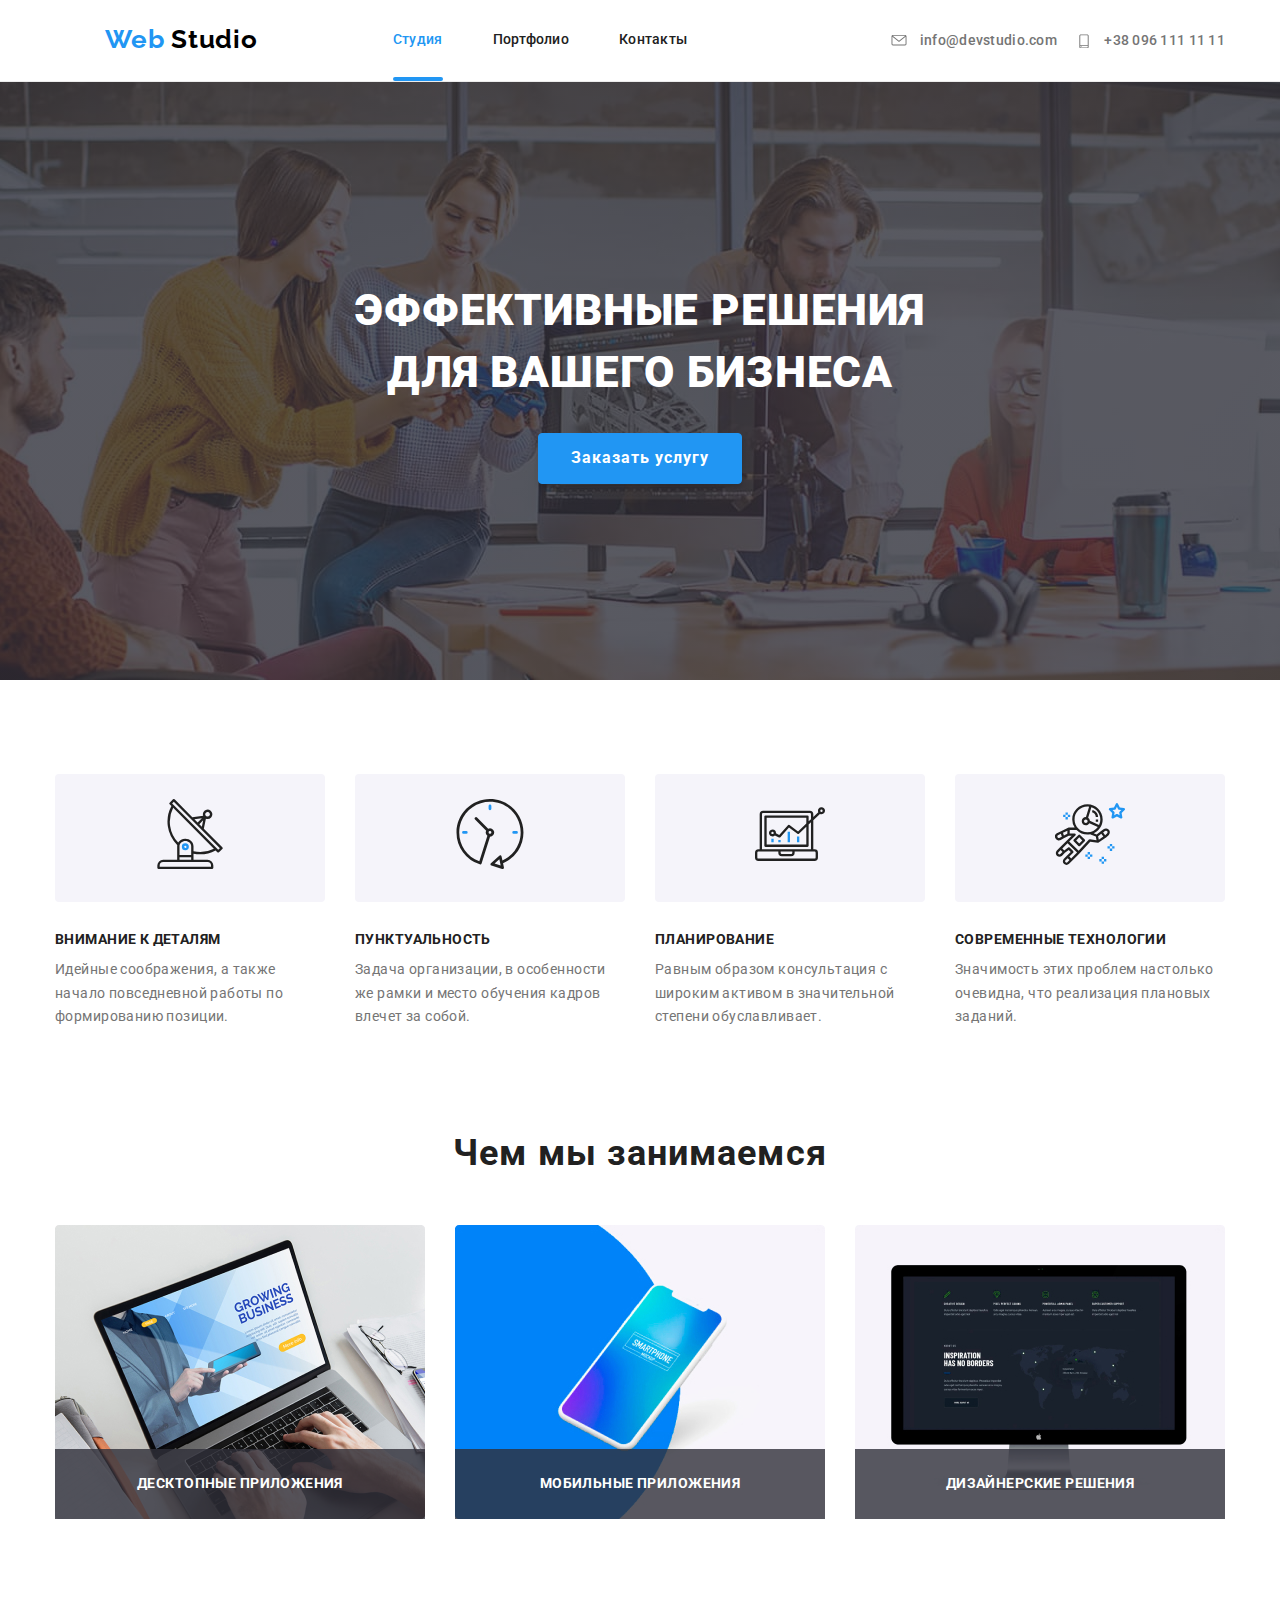
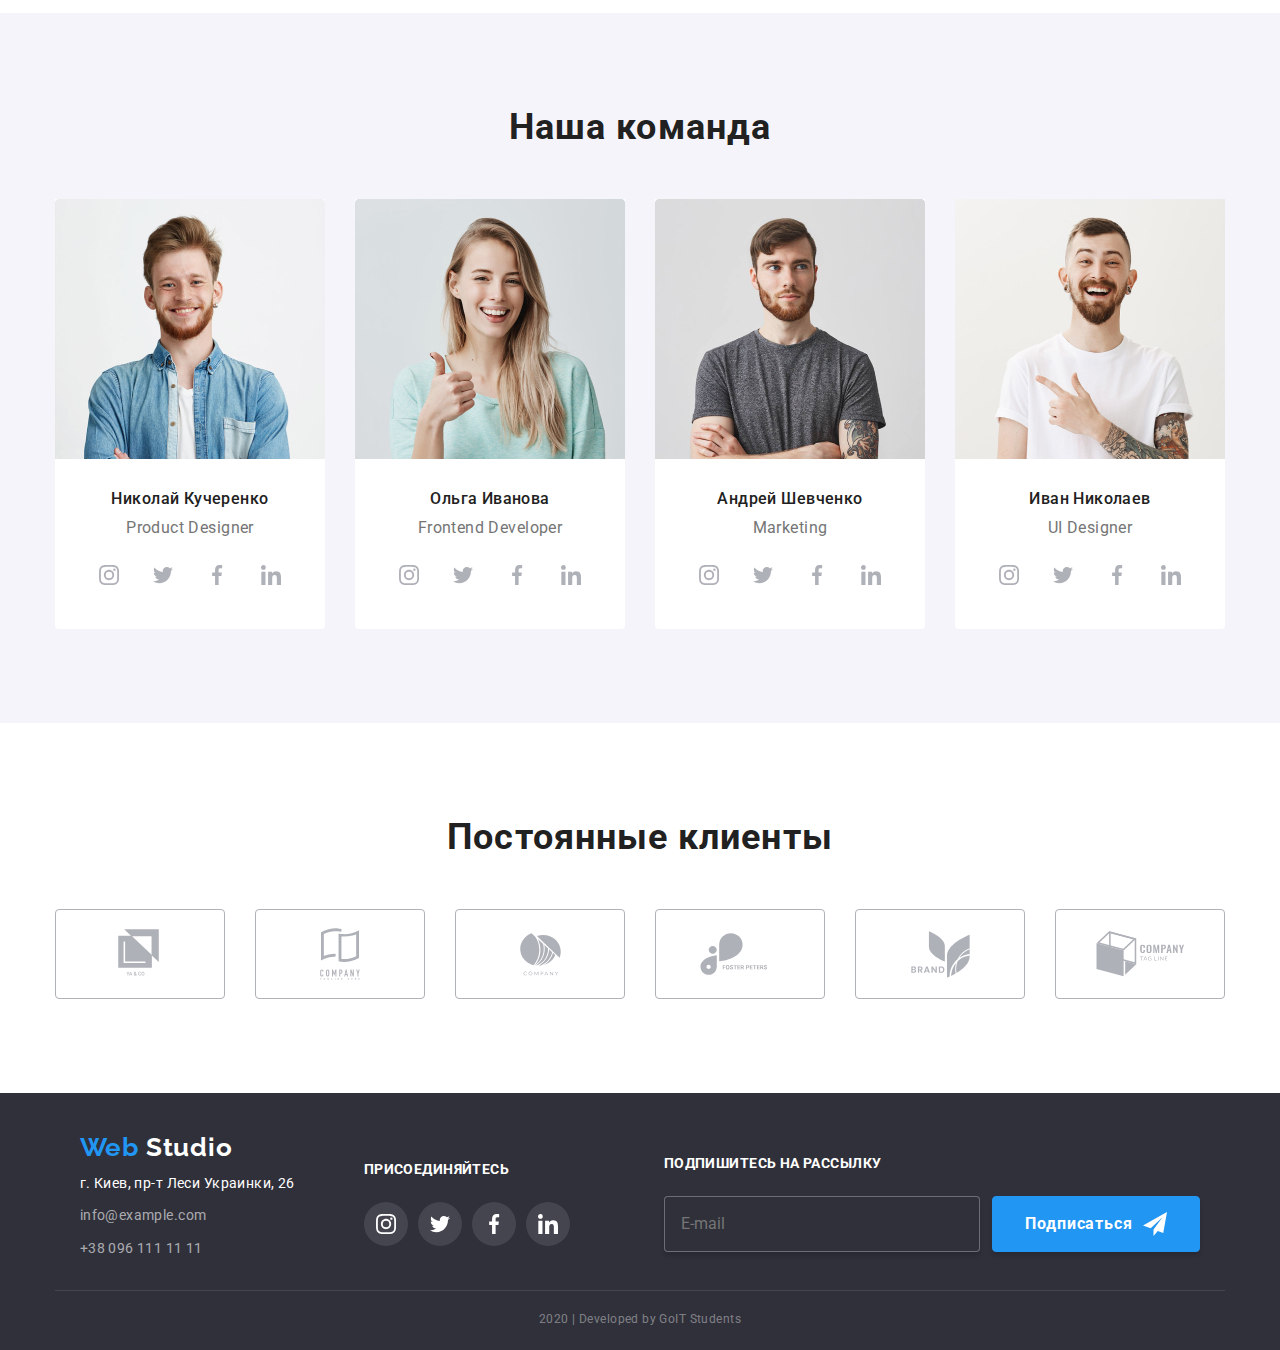
==== commit 4f681ca7: "changes after checking" ====
--- a/index.html
+++ b/index.html
@@ -315,42 +315,42 @@
                 <ul class="section-list list">
                      <li class="section-item">
                         <a class="clients-list" href="#" aria-label="Permanent client 1 for the company"> 
-                            <svg class="clients-icon" width="44.27" height="49.23">
+                            <svg class="clients-icon">
                                 <use href=./images/sprite.svg#icon-Client_1></use> 
                             </svg>
                          </a>
                     </li>
                     <li class="section-item">
                         <a class="clients-list" href="#" aria-label="Permanent client 2 for the company"> 
-                            <svg class="clients-icon" width="40" height="52">
+                            <svg class="clients-icon">
                                 <use href=./images/sprite.svg#icon-Client_2></use> 
                             </svg>
                          </a>
                     </li>
                     <li class="section-item">
                         <a class="clients-list" href="#" aria-label="Permanent client 3 for the company"> 
-                            <svg class="clients-icon" width="41" height="42.6">
+                            <svg class="clients-icon">
                                 <use href=./images/sprite.svg#icon-Client_3></use> 
                             </svg>
                          </a>
                     </li>
                     <li class="section-item">
                         <a class="clients-list" href="#" aria-label="Permanent client 4 for the company"> 
-                            <svg class="clients-icon" width="79.66" height="42.02">
+                            <svg class="clients-icon">
                                 <use href=./images/sprite.svg#icon-Client_4></use> 
                             </svg>
                          </a>
                     </li>
                     <li class="section-item">
                         <a class="clients-list" href="#" aria-label="Permanent client 5 for the company"> 
-                            <svg class="clients-icon" width="59" height="47">
+                            <svg class="clients-icon">
                                 <use href=./images/sprite.svg#icon-Client_5></use> 
                             </svg>
                          </a>
                     </li>
                     <li class="section-item">
                         <a class="clients-list" href="#" aria-label="Permanent client 6 for the company"> 
-                            <svg class="clients-icon" width="88.48" height="45.44">
+                            <svg class="clients-icon">
                                 <use href=./images/sprite.svg#icon-Client_6></use> 
                             </svg>
                          </a>
--- a/css/main.min.css
+++ b/css/main.min.css
@@ -3,5 +3,5 @@
  Consolas,  'Liberation Mono',  Menlo,- monospace;font-size:1em}small{font-size:80%}sub,sup{font-size:75%;line-height:0;position:relative;vertical-align:baseline}sub{bottom:-0.25em}sup{top:-0.5em}button,input,optgroup,select,textarea{font-family:inherit;font-size:100%;line-height:1.15;margin:0}button,select{text-transform:none}button,[type='button'],[type='reset'],[type='submit']{-webkit-appearance:button}button::-moz-focus-inner,[type='button']::-moz-focus-inner,[type='reset']::-moz-focus-inner,[type='submit']::-moz-focus-inner{border-style:none;padding:0}button:-moz-focusring,[type='button']:-moz-focusring,[type='reset']:-moz-focusring,[type='submit']:-moz-focusring{outline:1px dotted ButtonText}legend{padding:0}progress{vertical-align:baseline}[type='number']::-webkit-inner-spin-button,[type='number']::-webkit-outer-spin-button{height:auto}[type='search']{-webkit-appearance:textfield;outline-offset:-2px}[type='search']::-webkit-search-decoration{-webkit-appearance:none}::-webkit-file-upload-button{-webkit-appearance:button;font:inherit}summary{display:list-item}.button-primary{font-size:16px;display:inline-block}.team .container,.clients .container{padding-top:94px;padding-bottom:94px}.features .is-hidden,.portfolio .is-hidden{display:none}.page{padding-top:80px;color:#212121;font-family:"Roboto",sans-serif;font-weight:400;font-size:14px;line-height:1.7;letter-spacing:.03em}.container{margin:0 auto;padding:0 15px;width:1200px}.list{list-style:none;padding:0;margin:0}a:hover,button:hover{cursor:pointer}img{display:block;margin:0;max-width:100%;height:auto}.header{position:fixed;width:100%;background-color:#fff;top:0;z-index:2;border-bottom:1px solid #ECECEC}.header .container{display:-webkit-box;display:-ms-flexbox;display:flex;-webkit-box-align:center;-ms-flex-align:center;align-items:center;-webkit-box-pack:center;-ms-flex-pack:center;justify-content:center;font-weight:500;line-height:1.14;letter-spacing:0.02em}.menu,.contact{display:-webkit-box;display:-ms-flexbox;display:flex;margin-left:auto}.menu-item+.menu-item{margin-left:50px}.menu-item:first-child{margin-right:85px;padding-top:24px;padding-bottom:25px}.menu-link{position:relative;display:block;padding-top:32px;padding-bottom:33px;color:#212121;text-decoration:none;-webkit-animation-name:color;animation-name:color;-webkit-animation-duration:250ms;animation-duration:250ms;-webkit-animation-timing-function:cubic-bezier(0.4, 0, 0.2, 1);animation-timing-function:cubic-bezier(0.4, 0, 0.2, 1)}.menu-link:hover,.menu-link:focus{color:#2196F3}.menu-link::after,.active::after{position:absolute;left:0;bottom:0;content:"";display:inline-block;width:100%;height:4px;background-color:#2196F3;border-radius:2px;-webkit-transform:scaleX(0);transform:scaleX(0)}.menu-link:hover::after,.menu-link:focus::after{-webkit-transform:scaleX(1);transform:scaleX(1);-webkit-transition:-webkit-transform 250ms cubic-bezier(0.4, 0, 0.2, 1);transition:-webkit-transform 250ms cubic-bezier(0.4, 0, 0.2, 1);transition:transform 250ms cubic-bezier(0.4, 0, 0.2, 1);transition:transform 250ms cubic-bezier(0.4, 0, 0.2, 1), -webkit-transform 250ms cubic-bezier(0.4, 0, 0.2, 1)}.active{color:#2196F3}.active::after{-webkit-transform:scaleX(1);transform:scaleX(1)}.contact-item{fill:#757575}.contact-item:not(:last-child){margin-right:20px}.contact-icon{vertical-align:bottom;margin-right:10px}.contact-link{color:#757575;padding-top:32px;padding-bottom:32px;line-height:1.14;text-decoration:none;-webkit-animation-name:color,fill;animation-name:color,fill;-webkit-animation-duration:250ms;animation-duration:250ms;-webkit-animation-timing-function:cubic-bezier(0.4, 0, 0.2, 1);animation-timing-function:cubic-bezier(0.4, 0, 0.2, 1)}.contact-link:hover,.contact-link:focus{color:#2196F3;fill:#2196F3}.logo{text-decoration:none;color:#000000;font-family:"Raleway",sans-serif;font-weight:700;font-size:26px;line-height:1.2;letter-spacing:.03em}.logo .logo-web{color:#2196F3}.logo-studio:hover,.logo-studio:focus{color:#000000}.hero{padding-top:200px;padding-bottom:200px;height:600px;background-image:-webkit-gradient(linear, left top, right top, from(rgba(47,48,58,0.8)), to(rgba(47,48,58,0.8))),url(../images/header_1.jpg);background-image:linear-gradient(to right, rgba(47,48,58,0.8), rgba(47,48,58,0.8)),url(../images/header_1.jpg);background-repeat:no-repeat;background-position:center;background-size:cover;background-color:#757575}.hero-content{text-align:center;color:#fff;letter-spacing:0.06em}.hero-title{margin-top:0;margin-bottom:30px;font-weight:900;font-size:44px;line-height:1.4;text-transform:uppercase}.button-primary{border:1px solid #2196F3;padding:10px 32px;color:#fff;background-color:#2196F3;-webkit-box-shadow:0px 4px 4px rgba(0,0,0,0.15);box-shadow:0px 4px 4px rgba(0,0,0,0.15);border-radius:4px;font-weight:700;font-size:16px;line-height:1.8;letter-spacing:0.06em;-webkit-transition:color 250ms cubic-bezier(0.4, 0, 0.2, 1),border-color 250ms cubic-bezier(0.4, 0, 0.2, 1),background-color 250ms cubic-bezier(0.4, 0, 0.2, 1);transition:color 250ms cubic-bezier(0.4, 0, 0.2, 1),border-color 250ms cubic-bezier(0.4, 0, 0.2, 1),background-color 250ms cubic-bezier(0.4, 0, 0.2, 1)}.button-primary:hover,.button-primary:focus{color:#212121;border-color:#F5F4FA;background-color:#F5F4FA}.section-title{margin-top:0px;margin-bottom:50px;text-align:center;font-weight:700;font-size:36px;line-height:1.16;letter-spacing:.03em}.section-subtitle{margin:0;padding:0;font-weight:700;font-size:14px;line-height:1.14;letter-spacing:.03em;text-transform:uppercase}.section-list{display:-webkit-box;display:-ms-flexbox;display:flex}.section-item:not(:last-child){margin-right:30px}.features .container{padding-top:94px;padding-bottom:94px}.features-label{padding:25px 100px;margin-bottom:30px;background-color:#F5F4FA;border-radius:4px}.features-icon{width:70px;height:70px}.features-descriptions{margin:10px 0 10px 0;color:#757575}.products .container{padding-bottom:94px}.products .section-subtitle{position:absolute;left:0;bottom:0;display:inline-block;width:100%;padding:27px 0;background-color:rgba(47,48,58,0.8);color:#fff;text-align:center}.products-thumb{position:relative}.team{background-color:#F5F4FA}.team .section-item{background:#fff;border-radius:0px 0px 4px 4px;width:270px}.team-card{padding:30px 24px 32px 24px}.team-card:hover,.team-card:focus{-webkit-box-shadow:0px 2px 1px rgba(0,0,0,0.2),0px 1px 1px rgba(0,0,0,0.14),0px 1px 3px rgba(0,0,0,0.12);box-shadow:0px 2px 1px rgba(0,0,0,0.2),0px 1px 1px rgba(0,0,0,0.14),0px 1px 3px rgba(0,0,0,0.12)}.team-text{margin-top:0;font-size:16px;line-height:1.2;text-align:center}.team-name{margin-bottom:10px;font-weight:500}.team-job{margin-bottom:16px;color:#757575}.social{display:-webkit-box;display:-ms-flexbox;display:flex;-webkit-box-align:center;-ms-flex-align:center;align-items:center;-webkit-box-pack:center;-ms-flex-pack:center;justify-content:center;padding:0px}.social .list:not(:last-child){margin-right:10px}.social-link{display:-webkit-inline-box;display:-ms-inline-flexbox;display:inline-flex;-webkit-box-align:center;-ms-flex-align:center;align-items:center;-webkit-box-pack:center;-ms-flex-pack:center;justify-content:center;padding:0;border-radius:50%;width:44px;height:44px;text-decoration:none;border:none;background:rgba(255,255,255,0.1);-webkit-animation-name:fill,background-color;animation-name:fill,background-color;-webkit-animation-duration:250ms;animation-duration:250ms;-webkit-animation-timing-function:cubic-bezier(0.4, 0, 0.2, 1);animation-timing-function:cubic-bezier(0.4, 0, 0.2, 1)}.social-link:hover,.social-link:focus{background-color:#2196F3}.social-icon{width:20px;height:20px;fill:#AFB1B8}.social-link:hover .social-icon,.social-link:focus .social-icon{fill:#fff}.clients-list{display:-webkit-box;display:-ms-flexbox;display:flex;-webkit-box-align:center;-ms-flex-align:center;align-items:center;-webkit-box-pack:center;-ms-flex-pack:center;justify-content:center;-webkit-box-sizing:border-box;box-sizing:border-box;border:1px solid #AFB1B8;border-radius:4px;width:170px;height:90px;-webkit-animation-name:fill,border-color;animation-name:fill,border-color;-webkit-animation-duration:250ms;animation-duration:250ms;-webkit-animation-timing-function:cubic-bezier(0.4, 0, 0.2, 1);animation-timing-function:cubic-bezier(0.4, 0, 0.2, 1)}.clients-list:hover,.clients-list:focus{border-color:#2196F3}.clients-icon{fill:#AFB1B8;width:100%}.clients-list:hover .clients-icon,.clients-list:focus .clients-icon{fill:#2196F3}.footer{background-color:#2F303A;width:100%}.footer-content{display:-webkit-box;display:-ms-flexbox;display:flex;-webkit-box-align:center;-ms-flex-align:center;align-items:center;-webkit-box-pack:center;-ms-flex-pack:center;justify-content:center;padding-bottom:29px}.footer-content .footer-info{padding-top:39px}.footer-list{padding-top:51px;list-style:none}.footer-list:not(:last-child){margin-right:94px}.footer-list .button-primary{display:-webkit-inline-box;display:-ms-inline-flexbox;display:inline-flex;-webkit-box-align:center;-ms-flex-align:center;align-items:center}.footer-list .button-primary:hover .icon-send{fill:#2196F3}.footer-subtitle{display:block;margin-bottom:20px;font-weight:700;text-transform:uppercase;color:#fff}.footer .social{margin:0}.footer .social-icon{fill:#fff}.footer-subscription{display:-webkit-box;display:-ms-flexbox;display:flex}.footer-label{margin-right:12px;font-size:16px;line-height:1.25;letter-spacing:0.03em;color:rgba(255,255,255,0.6)}.footer-input{padding:18px 95px 18px 16px;border:1px solid rgba(255,255,255,0.3);-webkit-box-shadow:0px 4px 4px rgba(0,0,0,0.15);box-shadow:0px 4px 4px rgba(0,0,0,0.15);border-radius:4px;background-color:#2F303A;color:#F5F4FA}.footer-copyright{display:block;margin-top:0;margin-bottom:0;padding-top:16px;padding-bottom:19px;font-size:12px;line-height:2;text-align:center;color:rgba(255,255,255,0.4);border-top:1px solid rgba(255,255,255,0.1)}.footer-info .logo-studio{color:#fff}.address-list{display:inline-block;margin-top:8px;margin-right:69px;padding:0;font-style:normal;color:#fff}.address-list:not(:last-child){margin-right:94px}.address-link{color:rgba(255,255,255,0.6);text-decoration:none}.address-item:not(:last-child){margin-bottom:9px}.icon-send{fill:#fff;width:24px;height:24px;margin-left:10px;-webkit-animation-name:fill;animation-name:fill;-webkit-animation-duration:250ms;animation-duration:250ms;-webkit-animation-timing-function:cubic-bezier(0.4, 0, 0.2, 1);animation-timing-function:cubic-bezier(0.4, 0, 0.2, 1)}.backdrop{position:fixed;left:0;top:0;width:100%;height:100%;z-index:3;-webkit-transform:scale(1, 1);transform:scale(1, 1);opacity:1;-webkit-transition:opacity 250ms cubic-bezier(0.4, 0, 0.2, 1),-webkit-transform 250ms cubic-bezier(0.4, 0, 0.2, 1);transition:opacity 250ms cubic-bezier(0.4, 0, 0.2, 1),-webkit-transform 250ms cubic-bezier(0.4, 0, 0.2, 1);transition:transform 250ms cubic-bezier(0.4, 0, 0.2, 1),opacity 250ms cubic-bezier(0.4, 0, 0.2, 1);transition:transform 250ms cubic-bezier(0.4, 0, 0.2, 1),opacity 250ms cubic-bezier(0.4, 0, 0.2, 1),-webkit-transform 250ms cubic-bezier(0.4, 0, 0.2, 1);background-color:rgba(0,0,0,0.2)}.backdrop.is-hidden{opacity:0;visibility:hidden;pointer-events:none}.modal{position:absolute;top:50%;left:50%;width:450px;max-width:100%;-webkit-transform:translate(-50%, -50%) scale(1, 1);transform:translate(-50%, -50%) scale(1, 1);padding:40px;overflow:auto;background-color:#fff;-webkit-box-shadow:0px 2px 1px rgba(0,0,0,0.2),0px 1px 1px rgba(0,0,0,0.14),0px 1px 3px rgba(0,0,0,0.12);box-shadow:0px 2px 1px rgba(0,0,0,0.2),0px 1px 1px rgba(0,0,0,0.14),0px 1px 3px rgba(0,0,0,0.12);border-radius:4px;-webkit-animation-name:transform;animation-name:transform;-webkit-animation-duration:250ms;animation-duration:250ms;-webkit-animation-timing-function:cubic-bezier(0.4, 0, 0.2, 1);animation-timing-function:cubic-bezier(0.4, 0, 0.2, 1);-webkit-animation-name:opacity;animation-name:opacity;animation-duration:250ms;animation-timing-function:cubic-bezier(0.4, 0, 0.2, 1)}.icon-close{position:absolute;-webkit-box-align:center;-ms-flex-align:center;align-items:center;top:8px;right:8px;display:-webkit-box;display:-ms-flexbox;display:flex;width:30px;height:30px;background-color:#fff;border:1px solid rgba(0,0,0,0.1);border-radius:100%;-webkit-animation-name:fill;animation-name:fill;-webkit-animation-duration:250ms;animation-duration:250ms;-webkit-animation-timing-function:cubic-bezier(0.4, 0, 0.2, 1);animation-timing-function:cubic-bezier(0.4, 0, 0.2, 1)}.icon-close:hover,.icon-close:focus{fill:#2196F3;cursor:pointer;outline:none}.modal-title{display:inline-block;text-align:center;margin-top:0;margin-bottom:30px;font-weight:700;font-size:20px;line-height:1.15;letter-spacing:.03em}.modal-info{margin:0;padding:0;max-width:100;list-style:none;line-height:1.14;letter-spacing:0.01em;color:#757575}.modal-field{position:relative}.modal-field:not(:last-child){margin-bottom:28px}.modal-input{border:1px solid rgba(33,33,33,0.2);border-radius:4px;width:100%;height:40px;padding-left:42px;-webkit-animation-name:border;animation-name:border;-webkit-animation-duration:250ms;animation-duration:250ms;-webkit-animation-timing-function:cubic-bezier(0.4, 0, 0.2, 1);animation-timing-function:cubic-bezier(0.4, 0, 0.2, 1)}.modal-label{position:absolute;top:12px;left:42px;-webkit-transition:color 250ms cubic-bezier(0.4, 0, 0.2, 1),-webkit-transform 250ms cubic-bezier(0.4, 0, 0.2, 1);transition:color 250ms cubic-bezier(0.4, 0, 0.2, 1),-webkit-transform 250ms cubic-bezier(0.4, 0, 0.2, 1);transition:transform 250ms cubic-bezier(0.4, 0, 0.2, 1),color 250ms cubic-bezier(0.4, 0, 0.2, 1);transition:transform 250ms cubic-bezier(0.4, 0, 0.2, 1),color 250ms cubic-bezier(0.4, 0, 0.2, 1),-webkit-transform 250ms cubic-bezier(0.4, 0, 0.2, 1)}.modal-icon{position:absolute;top:11px;left:16px;margin-right:8px}.modal-input:focus ~ .modal-icon{fill:#2196F3}.modal-input:focus+.modal-label,.modal-input:not(:placeholder-shown)+.modal-label{color:#2196F3;-webkit-transform:translatex(-30px) translatey(-30px);transform:translatex(-30px) translatey(-30px)}.comment-field{position:relative}.comment-label{position:absolute;top:12px;left:16px;-webkit-transition:color 250ms cubic-bezier(0.4, 0, 0.2, 1),-webkit-transform 250ms cubic-bezier(0.4, 0, 0.2, 1);transition:color 250ms cubic-bezier(0.4, 0, 0.2, 1),-webkit-transform 250ms cubic-bezier(0.4, 0, 0.2, 1);transition:transform 250ms cubic-bezier(0.4, 0, 0.2, 1),color 250ms cubic-bezier(0.4, 0, 0.2, 1);transition:transform 250ms cubic-bezier(0.4, 0, 0.2, 1),color 250ms cubic-bezier(0.4, 0, 0.2, 1),-webkit-transform 250ms cubic-bezier(0.4, 0, 0.2, 1)}.modal-textarea{border:1px solid rgba(33,33,33,0.2);border-radius:4px;width:100%;resize:none;height:120px;padding:12px 16px}.modal-textarea:focus+.comment-label,.modal-textarea:not(:placeholder-shown)+.comment-label{color:#2196F3;-webkit-transform:translateY(-30px);transform:translateY(-30px)}.checkbox{-webkit-appearance:none;-moz-appearance:none;appearance:none;position:absolute}.checkbox+.checkbox-label{display:-webkit-inline-box;display:-ms-inline-flexbox;display:inline-flex;-webkit-box-align:center;-ms-flex-align:center;align-items:center}.checkbox-form{display:block;margin-top:20px;margin-bottom:30px}.agreement-conditions{color:#2196F3;text-decoration:underline;padding-left:4px}.checkbox-label{font-size:12px;line-height:1.16;letter-spacing:0.03em;cursor:pointer}.checkbox-label::before{content:"";display:inline-block;border:2px solid #212121;width:16px;height:15px;border-radius:2px;margin-right:8px;-ms-flex-negative:0;flex-shrink:0;outline:none}.checkbox:checked ~ .checkbox-label::before{background-color:#2196F3;background-image:url(../images/tick.svg);background-size:contain;background-repeat:no-repeat;background-origin:border-box;background-position:center;border-color:transparent;cursor:pointer}.modal-input:focus,.modal-textarea:focus{cursor:pointer;border-color:#2196F3;outline:none}.button-modal{display:-webkit-box;display:-ms-flexbox;display:flex;padding:10px 56px;margin:auto;cursor:pointer}
+ monospace;font-size:1em}small{font-size:80%}sub,sup{font-size:75%;line-height:0;position:relative;vertical-align:baseline}sub{bottom:-0.25em}sup{top:-0.5em}button,input,optgroup,select,textarea{font-family:inherit;font-size:100%;line-height:1.15;margin:0}button,select{text-transform:none}button,[type='button'],[type='reset'],[type='submit']{-webkit-appearance:button}button::-moz-focus-inner,[type='button']::-moz-focus-inner,[type='reset']::-moz-focus-inner,[type='submit']::-moz-focus-inner{border-style:none;padding:0}button:-moz-focusring,[type='button']:-moz-focusring,[type='reset']:-moz-focusring,[type='submit']:-moz-focusring{outline:1px dotted ButtonText}legend{padding:0}progress{vertical-align:baseline}[type='number']::-webkit-inner-spin-button,[type='number']::-webkit-outer-spin-button{height:auto}[type='search']{-webkit-appearance:textfield;outline-offset:-2px}[type='search']::-webkit-search-decoration{-webkit-appearance:none}::-webkit-file-upload-button{-webkit-appearance:button;font:inherit}summary{display:list-item}.button-primary{font-size:16px;display:inline-block}.team .container,.clients .container{padding-top:94px;padding-bottom:94px}.features .is-hidden,.portfolio .is-hidden{display:none}.page{padding-top:80px;color:#212121;font-family:"Roboto",sans-serif;font-weight:400;font-size:14px;line-height:1.7;letter-spacing:.03em}.container{margin:0 auto;padding:0 15px;width:1200px}.list{list-style:none;padding:0;margin:0}a:hover,button:hover{cursor:pointer}img{display:block;margin:0;max-width:100%;height:auto}.header{position:fixed;width:100%;background-color:#fff;top:0;z-index:2;border-bottom:1px solid #ECECEC}.header .container{display:-webkit-box;display:-ms-flexbox;display:flex;-webkit-box-align:center;-ms-flex-align:center;align-items:center;-webkit-box-pack:center;-ms-flex-pack:center;justify-content:center;font-weight:500;line-height:1.14;letter-spacing:0.02em}.menu,.contact{display:-webkit-box;display:-ms-flexbox;display:flex;margin-left:auto}.menu-item{margin-left:50px}.menu-item:first-child{margin-right:85px;padding-top:24px;padding-bottom:25px}.menu-link{position:relative;display:block;padding-top:32px;padding-bottom:33px;color:#212121;text-decoration:none;-webkit-animation-name:color;animation-name:color;-webkit-animation-duration:250ms;animation-duration:250ms;-webkit-animation-timing-function:cubic-bezier(0.4, 0, 0.2, 1);animation-timing-function:cubic-bezier(0.4, 0, 0.2, 1)}.menu-link:hover,.menu-link:focus{color:#2196F3}.menu-link::after,.active::after{position:absolute;left:0;bottom:0;content:"";display:inline-block;width:100%;height:4px;background-color:#2196F3;border-radius:2px;-webkit-transform:scaleX(0);transform:scaleX(0)}.menu-link:hover::after,.menu-link:focus::after{-webkit-transform:scaleX(1);transform:scaleX(1);-webkit-transition:-webkit-transform 250ms cubic-bezier(0.4, 0, 0.2, 1);transition:-webkit-transform 250ms cubic-bezier(0.4, 0, 0.2, 1);transition:transform 250ms cubic-bezier(0.4, 0, 0.2, 1);transition:transform 250ms cubic-bezier(0.4, 0, 0.2, 1), -webkit-transform 250ms cubic-bezier(0.4, 0, 0.2, 1)}.active{color:#2196F3}.active::after{-webkit-transform:scaleX(1);transform:scaleX(1)}.contact-item{fill:#757575}.contact-item:not(:last-child){margin-right:20px}.contact-icon{vertical-align:bottom;margin-right:10px}.contact-link{color:#757575;padding-top:32px;padding-bottom:32px;line-height:1.14;text-decoration:none;-webkit-animation-name:color,fill;animation-name:color,fill;-webkit-animation-duration:250ms;animation-duration:250ms;-webkit-animation-timing-function:cubic-bezier(0.4, 0, 0.2, 1);animation-timing-function:cubic-bezier(0.4, 0, 0.2, 1)}.contact-link:hover,.contact-link:focus{color:#2196F3;fill:#2196F3}.logo{text-decoration:none;color:#000000;font-family:"Raleway",sans-serif;font-weight:700;font-size:26px;line-height:1.2;letter-spacing:.03em}.logo .logo-web{color:#2196F3}.logo-studio:hover,.logo-studio:focus{color:#000000}.hero{padding-top:200px;padding-bottom:200px;height:600px;background-image:-webkit-gradient(linear, left top, right top, from(rgba(47,48,58,0.8)), to(rgba(47,48,58,0.8))),url(../images/header_1.jpg);background-image:linear-gradient(to right, rgba(47,48,58,0.8), rgba(47,48,58,0.8)),url(../images/header_1.jpg);background-repeat:no-repeat;background-position:center;background-size:cover;background-color:#757575}.hero-content{text-align:center;color:#fff;letter-spacing:0.06em}.hero-title{margin-top:0;margin-bottom:30px;font-weight:900;font-size:44px;line-height:1.4;text-transform:uppercase}.button-primary{border:1px solid #2196F3;padding:10px 32px;color:#fff;background-color:#2196F3;-webkit-box-shadow:0px 4px 4px rgba(0,0,0,0.15);box-shadow:0px 4px 4px rgba(0,0,0,0.15);border-radius:4px;font-weight:700;font-size:16px;line-height:1.8;letter-spacing:0.06em;-webkit-transition:color 250ms cubic-bezier(0.4, 0, 0.2, 1),border-color 250ms cubic-bezier(0.4, 0, 0.2, 1),background-color 250ms cubic-bezier(0.4, 0, 0.2, 1);transition:color 250ms cubic-bezier(0.4, 0, 0.2, 1),border-color 250ms cubic-bezier(0.4, 0, 0.2, 1),background-color 250ms cubic-bezier(0.4, 0, 0.2, 1)}.button-primary:hover,.button-primary:focus{color:#212121;border-color:#F5F4FA;background-color:#F5F4FA}.section-title{margin-top:0px;margin-bottom:50px;text-align:center;font-weight:700;font-size:36px;line-height:1.16;letter-spacing:.03em}.section-subtitle{margin:0;padding:0;font-weight:700;font-size:14px;line-height:1.14;letter-spacing:.03em;text-transform:uppercase}.section-list{display:-webkit-box;display:-ms-flexbox;display:flex}.section-item:not(:last-child){margin-right:30px}.features .container{padding-top:94px;padding-bottom:94px}.features-label{padding:25px 100px;margin-bottom:30px;background-color:#F5F4FA;border-radius:4px}.features-icon{width:70px;height:70px}.features-descriptions{margin:10px 0 10px 0;color:#757575}.products .container{padding-bottom:94px}.products .section-subtitle{position:absolute;left:0;bottom:0;display:inline-block;width:100%;padding:27px 0;background-color:rgba(47,48,58,0.8);color:#fff;text-align:center}.products-thumb{position:relative}.team{background-color:#F5F4FA}.team .section-item{background:#fff;border-radius:0px 0px 4px 4px;width:270px}.team-card{padding:30px 24px 32px 24px}.team-card:hover,.team-card:focus{-webkit-box-shadow:0px 2px 1px rgba(0,0,0,0.2),0px 1px 1px rgba(0,0,0,0.14),0px 1px 3px rgba(0,0,0,0.12);box-shadow:0px 2px 1px rgba(0,0,0,0.2),0px 1px 1px rgba(0,0,0,0.14),0px 1px 3px rgba(0,0,0,0.12)}.team-text{margin-top:0;font-size:16px;line-height:1.2;text-align:center}.team-name{margin-bottom:10px;font-weight:500}.team-job{margin-bottom:16px;color:#757575}.social{display:-webkit-box;display:-ms-flexbox;display:flex;-webkit-box-align:center;-ms-flex-align:center;align-items:center;-webkit-box-pack:center;-ms-flex-pack:center;justify-content:center;padding:0px}.social .list:not(:last-child){margin-right:10px}.social-link{display:-webkit-inline-box;display:-ms-inline-flexbox;display:inline-flex;-webkit-box-align:center;-ms-flex-align:center;align-items:center;-webkit-box-pack:center;-ms-flex-pack:center;justify-content:center;padding:0;border-radius:50%;width:44px;height:44px;text-decoration:none;border:none;background:rgba(255,255,255,0.1);-webkit-animation-name:fill,background-color;animation-name:fill,background-color;-webkit-animation-duration:250ms;animation-duration:250ms;-webkit-animation-timing-function:cubic-bezier(0.4, 0, 0.2, 1);animation-timing-function:cubic-bezier(0.4, 0, 0.2, 1)}.social-link:hover,.social-link:focus{background-color:#2196F3}.social-icon{width:20px;height:20px;fill:#AFB1B8}.social-link:hover .social-icon,.social-link:focus .social-icon{fill:#fff}.clients-list{display:-webkit-box;display:-ms-flexbox;display:flex;-webkit-box-align:center;-ms-flex-align:center;align-items:center;-webkit-box-pack:center;-ms-flex-pack:center;justify-content:center;-webkit-box-sizing:border-box;box-sizing:border-box;border:1px solid #AFB1B8;border-radius:4px;width:170px;height:90px;-webkit-animation-name:fill,border-color;animation-name:fill,border-color;-webkit-animation-duration:250ms;animation-duration:250ms;-webkit-animation-timing-function:cubic-bezier(0.4, 0, 0.2, 1);animation-timing-function:cubic-bezier(0.4, 0, 0.2, 1)}.clients-list:hover,.clients-list:focus{border-color:#2196F3}.clients-icon{fill:#AFB1B8;width:100%}.clients-list:hover .clients-icon,.clients-list:focus .clients-icon{fill:#2196F3}.footer{background-color:#2F303A;width:100%}.footer-content{display:-webkit-box;display:-ms-flexbox;display:flex;-webkit-box-align:center;-ms-flex-align:center;align-items:center;-webkit-box-pack:center;-ms-flex-pack:center;justify-content:center;padding-bottom:29px}.footer-content .footer-info{padding-top:39px}.footer-list{padding-top:51px;list-style:none}.footer-list:not(:last-child){margin-right:94px}.footer-list .button-primary{display:-webkit-inline-box;display:-ms-inline-flexbox;display:inline-flex;-webkit-box-align:center;-ms-flex-align:center;align-items:center}.footer-list .button-primary:hover .icon-send{fill:#2196F3}.footer-subtitle{display:block;margin-bottom:20px;font-weight:700;text-transform:uppercase;color:#fff}.footer .social{margin:0}.footer .social-icon{fill:#fff}.footer-subscription{display:-webkit-box;display:-ms-flexbox;display:flex}.footer-label{margin-right:12px;font-size:16px;line-height:1.25;letter-spacing:0.03em;color:rgba(255,255,255,0.6)}.footer-input{padding:18px 95px 18px 16px;border:1px solid rgba(255,255,255,0.3);-webkit-box-shadow:0px 4px 4px rgba(0,0,0,0.15);box-shadow:0px 4px 4px rgba(0,0,0,0.15);border-radius:4px;background-color:#2F303A;color:#F5F4FA}.footer-copyright{display:block;margin-top:0;margin-bottom:0;padding-top:16px;padding-bottom:19px;font-size:12px;line-height:2;text-align:center;color:rgba(255,255,255,0.4);border-top:1px solid rgba(255,255,255,0.1)}.footer-info .logo-studio{color:#fff}.address-list{display:inline-block;margin-top:8px;margin-right:69px;padding:0;font-style:normal;color:#fff}.address-list:not(:last-child){margin-right:94px}.address-link{color:rgba(255,255,255,0.6);text-decoration:none}.address-item:not(:last-child){margin-bottom:9px}.icon-send{fill:#fff;width:24px;height:24px;margin-left:10px;-webkit-animation-name:fill;animation-name:fill;-webkit-animation-duration:250ms;animation-duration:250ms;-webkit-animation-timing-function:cubic-bezier(0.4, 0, 0.2, 1);animation-timing-function:cubic-bezier(0.4, 0, 0.2, 1)}.backdrop{position:fixed;left:0;top:0;width:100%;height:100%;z-index:3;-webkit-transform:scale(1, 1);transform:scale(1, 1);opacity:1;-webkit-transition:opacity 250ms cubic-bezier(0.4, 0, 0.2, 1),-webkit-transform 250ms cubic-bezier(0.4, 0, 0.2, 1);transition:opacity 250ms cubic-bezier(0.4, 0, 0.2, 1),-webkit-transform 250ms cubic-bezier(0.4, 0, 0.2, 1);transition:transform 250ms cubic-bezier(0.4, 0, 0.2, 1),opacity 250ms cubic-bezier(0.4, 0, 0.2, 1);transition:transform 250ms cubic-bezier(0.4, 0, 0.2, 1),opacity 250ms cubic-bezier(0.4, 0, 0.2, 1),-webkit-transform 250ms cubic-bezier(0.4, 0, 0.2, 1);background-color:rgba(0,0,0,0.2)}.backdrop.is-hidden{opacity:0;visibility:hidden;pointer-events:none}.modal{position:absolute;top:50%;left:50%;width:450px;max-width:100%;-webkit-transform:translate(-50%, -50%) scale(1, 1);transform:translate(-50%, -50%) scale(1, 1);padding:40px;overflow:auto;background-color:#fff;-webkit-box-shadow:0px 2px 1px rgba(0,0,0,0.2),0px 1px 1px rgba(0,0,0,0.14),0px 1px 3px rgba(0,0,0,0.12);box-shadow:0px 2px 1px rgba(0,0,0,0.2),0px 1px 1px rgba(0,0,0,0.14),0px 1px 3px rgba(0,0,0,0.12);border-radius:4px;-webkit-animation-name:transform;animation-name:transform;-webkit-animation-duration:250ms;animation-duration:250ms;-webkit-animation-timing-function:cubic-bezier(0.4, 0, 0.2, 1);animation-timing-function:cubic-bezier(0.4, 0, 0.2, 1);-webkit-animation-name:opacity;animation-name:opacity;animation-duration:250ms;animation-timing-function:cubic-bezier(0.4, 0, 0.2, 1)}.icon-close{position:absolute;-webkit-box-align:center;-ms-flex-align:center;align-items:center;top:8px;right:8px;display:-webkit-box;display:-ms-flexbox;display:flex;width:30px;height:30px;background-color:#fff;border:1px solid rgba(0,0,0,0.1);border-radius:100%;-webkit-animation-name:fill;animation-name:fill;-webkit-animation-duration:250ms;animation-duration:250ms;-webkit-animation-timing-function:cubic-bezier(0.4, 0, 0.2, 1);animation-timing-function:cubic-bezier(0.4, 0, 0.2, 1)}.icon-close:hover,.icon-close:focus{fill:#2196F3;cursor:pointer;outline:none}.modal-title{display:inline-block;text-align:center;margin-top:0;margin-bottom:30px;font-weight:700;font-size:20px;line-height:1.15;letter-spacing:.03em}.modal-info{margin:0;padding:0;max-width:100%;list-style:none;line-height:1.14;letter-spacing:0.01em;color:#757575}.modal-field{position:relative}.modal-field:not(:last-child){margin-bottom:28px}.modal-input{border:1px solid rgba(33,33,33,0.2);border-radius:4px;width:100%;height:40px;padding-left:42px;-webkit-animation-name:border;animation-name:border;-webkit-animation-duration:250ms;animation-duration:250ms;-webkit-animation-timing-function:cubic-bezier(0.4, 0, 0.2, 1);animation-timing-function:cubic-bezier(0.4, 0, 0.2, 1)}.modal-label{position:absolute;top:12px;left:42px;-webkit-transition:color 250ms cubic-bezier(0.4, 0, 0.2, 1),-webkit-transform 250ms cubic-bezier(0.4, 0, 0.2, 1);transition:color 250ms cubic-bezier(0.4, 0, 0.2, 1),-webkit-transform 250ms cubic-bezier(0.4, 0, 0.2, 1);transition:transform 250ms cubic-bezier(0.4, 0, 0.2, 1),color 250ms cubic-bezier(0.4, 0, 0.2, 1);transition:transform 250ms cubic-bezier(0.4, 0, 0.2, 1),color 250ms cubic-bezier(0.4, 0, 0.2, 1),-webkit-transform 250ms cubic-bezier(0.4, 0, 0.2, 1)}.modal-icon{position:absolute;top:11px;left:16px;margin-right:8px}.modal-input:focus ~ .modal-icon{fill:#2196F3}.modal-input:focus+.modal-label,.modal-input:not(:placeholder-shown)+.modal-label{color:#2196F3;-webkit-transform:translatex(-30px) translatey(-30px);transform:translatex(-30px) translatey(-30px)}.comment-field{position:relative}.comment-label{position:absolute;top:12px;left:16px;-webkit-transition:color 250ms cubic-bezier(0.4, 0, 0.2, 1),-webkit-transform 250ms cubic-bezier(0.4, 0, 0.2, 1);transition:color 250ms cubic-bezier(0.4, 0, 0.2, 1),-webkit-transform 250ms cubic-bezier(0.4, 0, 0.2, 1);transition:transform 250ms cubic-bezier(0.4, 0, 0.2, 1),color 250ms cubic-bezier(0.4, 0, 0.2, 1);transition:transform 250ms cubic-bezier(0.4, 0, 0.2, 1),color 250ms cubic-bezier(0.4, 0, 0.2, 1),-webkit-transform 250ms cubic-bezier(0.4, 0, 0.2, 1)}.modal-textarea{border:1px solid rgba(33,33,33,0.2);border-radius:4px;width:100%;resize:none;height:120px;padding:12px 16px}.modal-textarea:focus+.comment-label,.modal-textarea:not(:placeholder-shown)+.comment-label{color:#2196F3;-webkit-transform:translateY(-30px);transform:translateY(-30px)}.checkbox{-webkit-appearance:none;-moz-appearance:none;appearance:none;position:absolute}.checkbox+.checkbox-label{display:-webkit-inline-box;display:-ms-inline-flexbox;display:inline-flex;-webkit-box-align:center;-ms-flex-align:center;align-items:center}.checkbox-form{display:block;margin-top:20px;margin-bottom:30px}.agreement-conditions{color:#2196F3;text-decoration:underline;padding-left:4px}.checkbox-label{font-size:12px;line-height:1.16;letter-spacing:0.03em;cursor:pointer}.checkbox-label::before{content:"";display:inline-block;border:2px solid #212121;width:16px;height:15px;border-radius:2px;margin-right:8px;-ms-flex-negative:0;flex-shrink:0;outline:none}.checkbox:checked ~ .checkbox-label::before{background-color:#2196F3;background-image:url(../images/tick.svg);background-size:contain;background-repeat:no-repeat;background-origin:border-box;background-position:center;border-color:transparent;cursor:pointer}.modal-input:focus,.modal-textarea:focus{cursor:pointer;border-color:#2196F3;outline:none}.button-modal{display:-webkit-box;display:-ms-flexbox;display:flex;padding:10px 56px;margin:auto;cursor:pointer}
 /*# sourceMappingURL=main.min.css.map */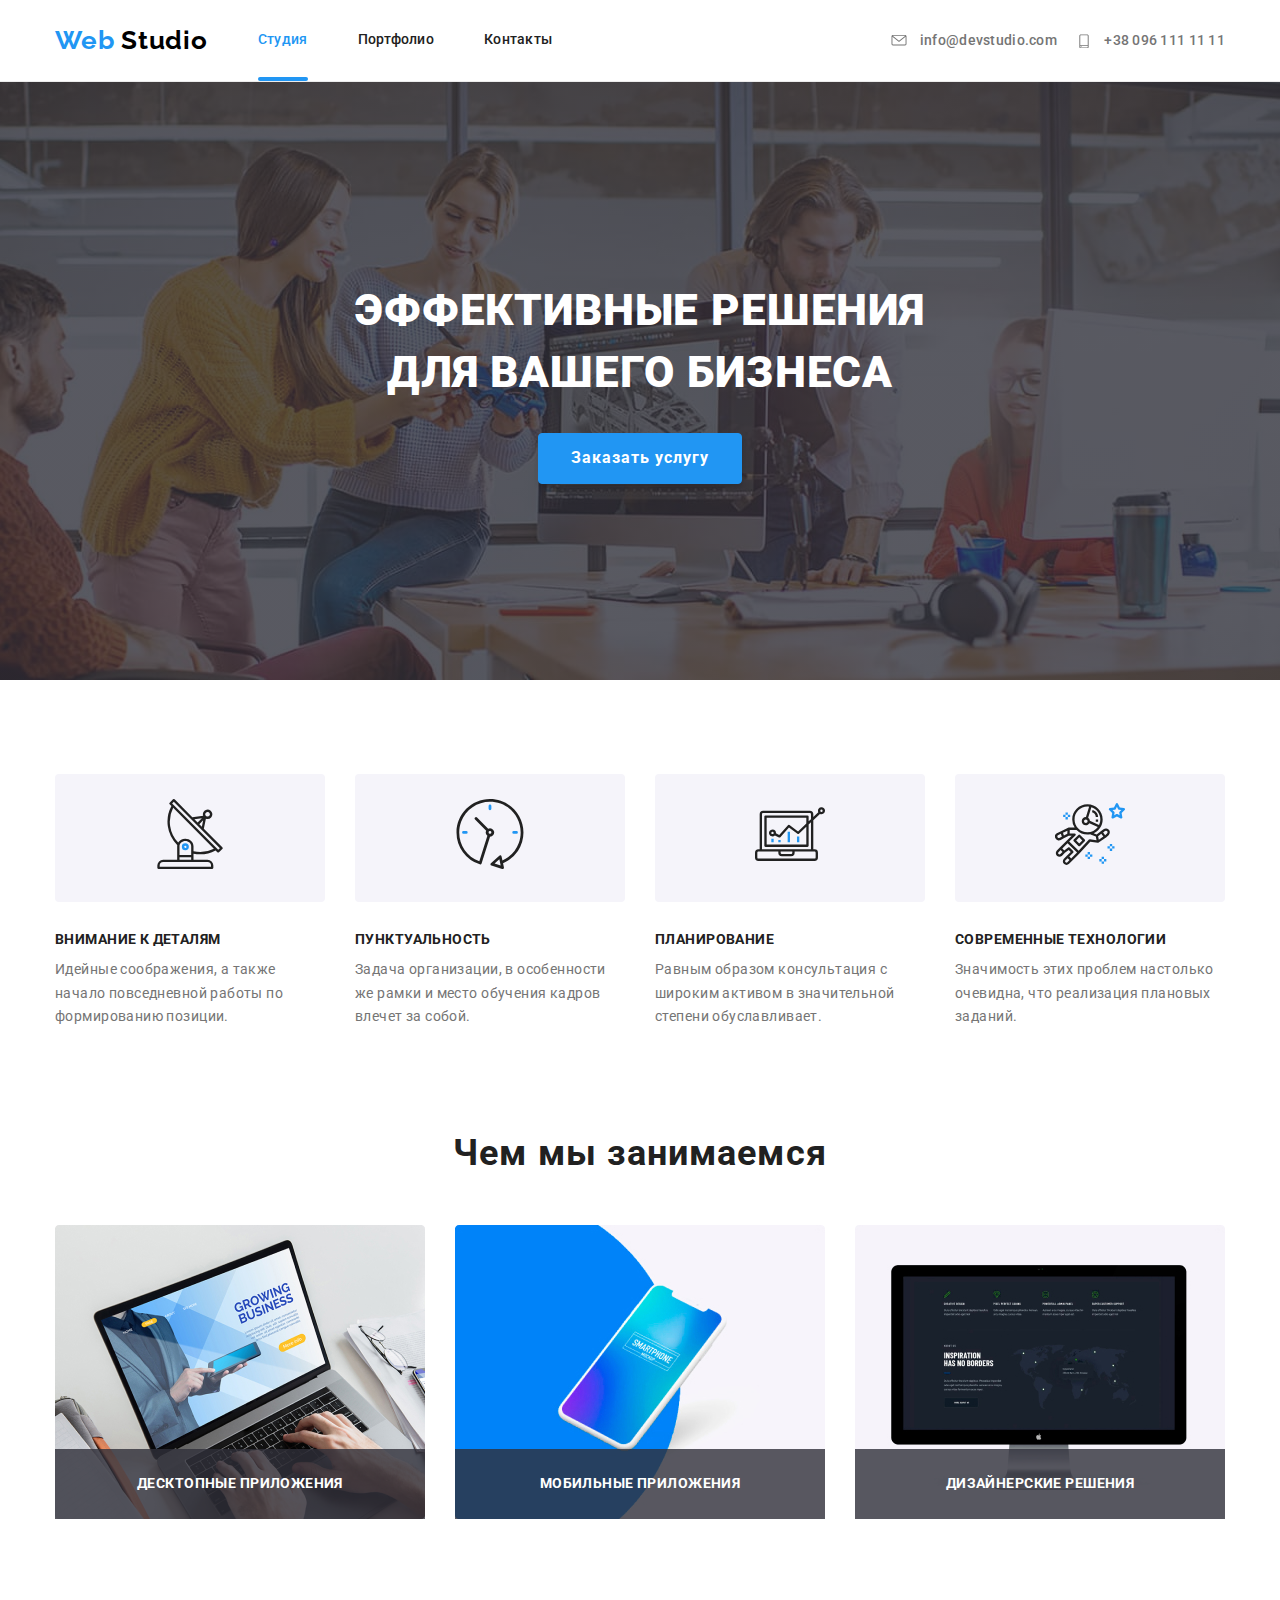
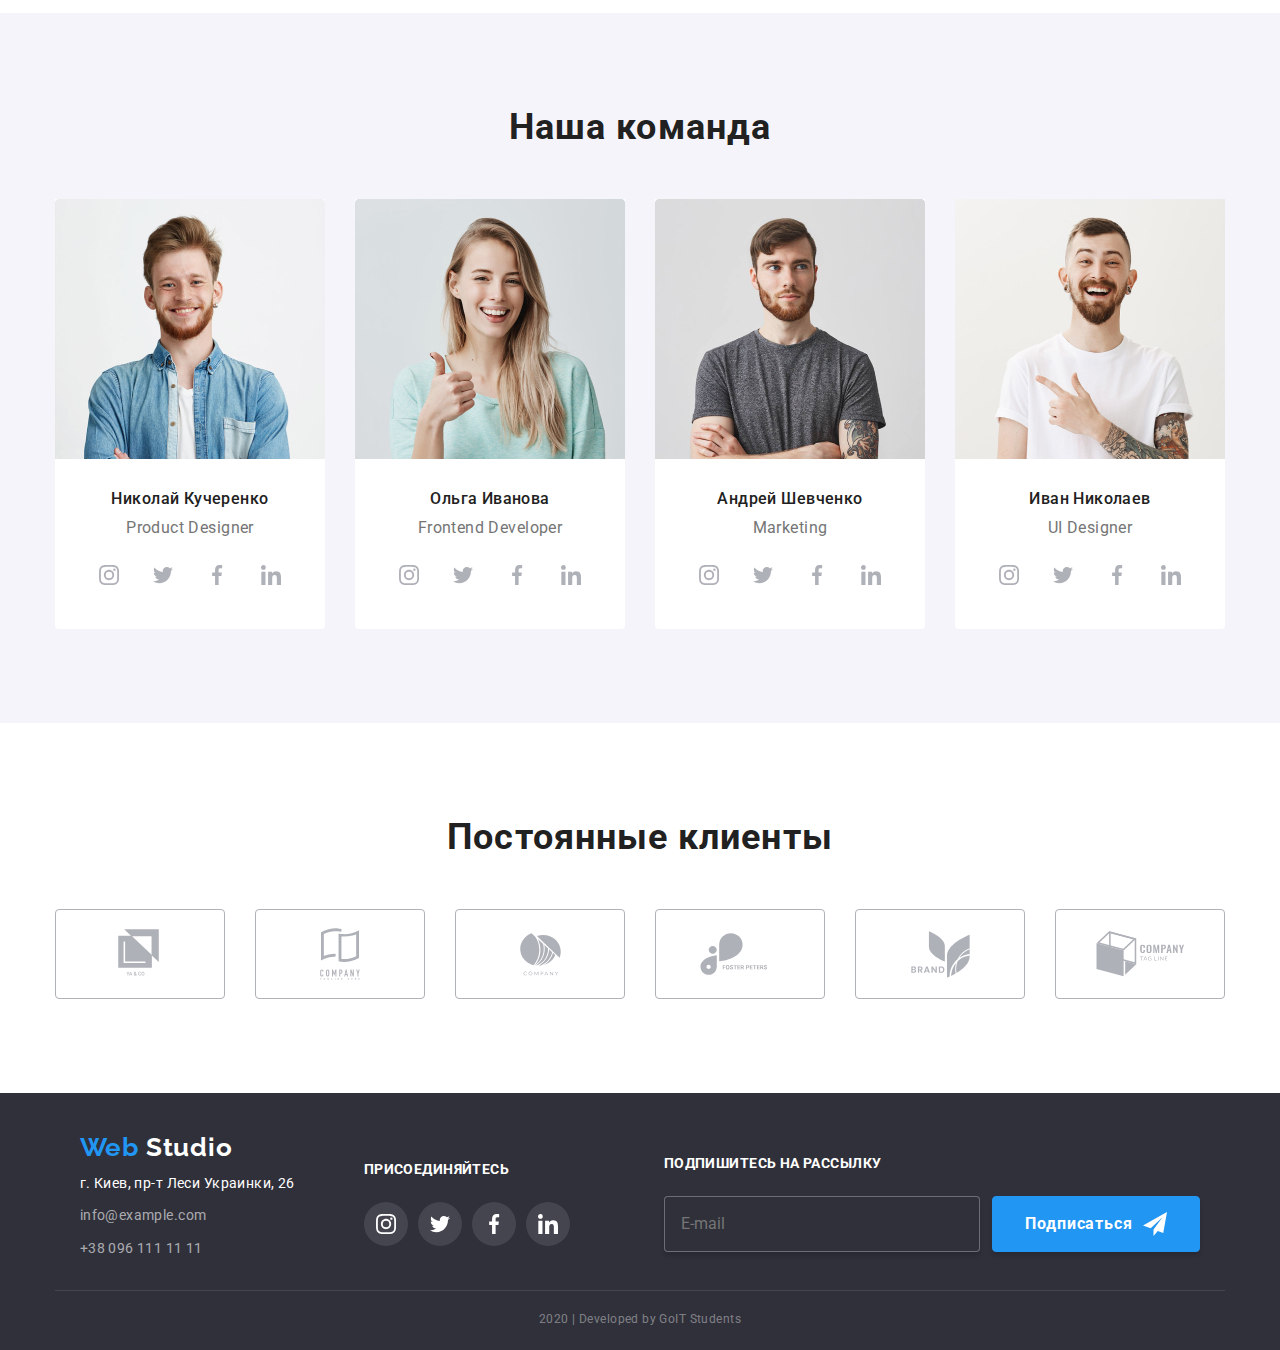
==== commit 40f17674: "logo is outside the nav section" ====
--- a/index.html
+++ b/index.html
@@ -18,11 +18,11 @@
   
     <header class="header">
         <div class="container">  
+
+            <a class="logo" href="/index.html" lang="en"><span class="logo-web">Web</span> <span class="logo-studio">Studio</span> </a>
+
          <nav>
             <ul class="menu list">
-                <li class="menu-item">
-                    <a class="logo" href="/index.html" lang="en"><span class="logo-web">Web</span> <span class="logo-studio">Studio</span> </a>
-                </li>
                 <li class="menu-item"><a class="menu-link active" href="./index.html">Студия</a></li>
                 <li class="menu-item"><a class="menu-link" href="./portfolio.html">Портфолио</a></li>
                 <li class="menu-item"><a class="menu-link" href="#">Контакты</a></li>
--- a/css/main.min.css
+++ b/css/main.min.css
@@ -3,5 +3,5 @@
  Consolas,  'Liberation Mono',  Menlo,- monospace;font-size:1em}small{font-size:80%}sub,sup{font-size:75%;line-height:0;position:relative;vertical-align:baseline}sub{bottom:-0.25em}sup{top:-0.5em}button,input,optgroup,select,textarea{font-family:inherit;font-size:100%;line-height:1.15;margin:0}button,select{text-transform:none}button,[type='button'],[type='reset'],[type='submit']{-webkit-appearance:button}button::-moz-focus-inner,[type='button']::-moz-focus-inner,[type='reset']::-moz-focus-inner,[type='submit']::-moz-focus-inner{border-style:none;padding:0}button:-moz-focusring,[type='button']:-moz-focusring,[type='reset']:-moz-focusring,[type='submit']:-moz-focusring{outline:1px dotted ButtonText}legend{padding:0}progress{vertical-align:baseline}[type='number']::-webkit-inner-spin-button,[type='number']::-webkit-outer-spin-button{height:auto}[type='search']{-webkit-appearance:textfield;outline-offset:-2px}[type='search']::-webkit-search-decoration{-webkit-appearance:none}::-webkit-file-upload-button{-webkit-appearance:button;font:inherit}summary{display:list-item}.button-primary{font-size:16px;display:inline-block}.team .container,.clients .container{padding-top:94px;padding-bottom:94px}.features .is-hidden,.portfolio .is-hidden{display:none}.page{padding-top:80px;color:#212121;font-family:"Roboto",sans-serif;font-weight:400;font-size:14px;line-height:1.7;letter-spacing:.03em}.container{margin:0 auto;padding:0 15px;width:1200px}.list{list-style:none;padding:0;margin:0}a:hover,button:hover{cursor:pointer}img{display:block;margin:0;max-width:100%;height:auto}.header{position:fixed;width:100%;background-color:#fff;top:0;z-index:2;border-bottom:1px solid #ECECEC}.header .container{display:-webkit-box;display:-ms-flexbox;display:flex;-webkit-box-align:center;-ms-flex-align:center;align-items:center;-webkit-box-pack:center;-ms-flex-pack:center;justify-content:center;font-weight:500;line-height:1.14;letter-spacing:0.02em}.menu,.contact{display:-webkit-box;display:-ms-flexbox;display:flex;margin-left:auto}.menu-item{margin-left:50px}.menu-item:first-child{margin-right:85px;padding-top:24px;padding-bottom:25px}.menu-link{position:relative;display:block;padding-top:32px;padding-bottom:33px;color:#212121;text-decoration:none;-webkit-animation-name:color;animation-name:color;-webkit-animation-duration:250ms;animation-duration:250ms;-webkit-animation-timing-function:cubic-bezier(0.4, 0, 0.2, 1);animation-timing-function:cubic-bezier(0.4, 0, 0.2, 1)}.menu-link:hover,.menu-link:focus{color:#2196F3}.menu-link::after,.active::after{position:absolute;left:0;bottom:0;content:"";display:inline-block;width:100%;height:4px;background-color:#2196F3;border-radius:2px;-webkit-transform:scaleX(0);transform:scaleX(0)}.menu-link:hover::after,.menu-link:focus::after{-webkit-transform:scaleX(1);transform:scaleX(1);-webkit-transition:-webkit-transform 250ms cubic-bezier(0.4, 0, 0.2, 1);transition:-webkit-transform 250ms cubic-bezier(0.4, 0, 0.2, 1);transition:transform 250ms cubic-bezier(0.4, 0, 0.2, 1);transition:transform 250ms cubic-bezier(0.4, 0, 0.2, 1), -webkit-transform 250ms cubic-bezier(0.4, 0, 0.2, 1)}.active{color:#2196F3}.active::after{-webkit-transform:scaleX(1);transform:scaleX(1)}.contact-item{fill:#757575}.contact-item:not(:last-child){margin-right:20px}.contact-icon{vertical-align:bottom;margin-right:10px}.contact-link{color:#757575;padding-top:32px;padding-bottom:32px;line-height:1.14;text-decoration:none;-webkit-animation-name:color,fill;animation-name:color,fill;-webkit-animation-duration:250ms;animation-duration:250ms;-webkit-animation-timing-function:cubic-bezier(0.4, 0, 0.2, 1);animation-timing-function:cubic-bezier(0.4, 0, 0.2, 1)}.contact-link:hover,.contact-link:focus{color:#2196F3;fill:#2196F3}.logo{text-decoration:none;color:#000000;font-family:"Raleway",sans-serif;font-weight:700;font-size:26px;line-height:1.2;letter-spacing:.03em}.logo .logo-web{color:#2196F3}.logo-studio:hover,.logo-studio:focus{color:#000000}.hero{padding-top:200px;padding-bottom:200px;height:600px;background-image:-webkit-gradient(linear, left top, right top, from(rgba(47,48,58,0.8)), to(rgba(47,48,58,0.8))),url(../images/header_1.jpg);background-image:linear-gradient(to right, rgba(47,48,58,0.8), rgba(47,48,58,0.8)),url(../images/header_1.jpg);background-repeat:no-repeat;background-position:center;background-size:cover;background-color:#757575}.hero-content{text-align:center;color:#fff;letter-spacing:0.06em}.hero-title{margin-top:0;margin-bottom:30px;font-weight:900;font-size:44px;line-height:1.4;text-transform:uppercase}.button-primary{border:1px solid #2196F3;padding:10px 32px;color:#fff;background-color:#2196F3;-webkit-box-shadow:0px 4px 4px rgba(0,0,0,0.15);box-shadow:0px 4px 4px rgba(0,0,0,0.15);border-radius:4px;font-weight:700;font-size:16px;line-height:1.8;letter-spacing:0.06em;-webkit-transition:color 250ms cubic-bezier(0.4, 0, 0.2, 1),border-color 250ms cubic-bezier(0.4, 0, 0.2, 1),background-color 250ms cubic-bezier(0.4, 0, 0.2, 1);transition:color 250ms cubic-bezier(0.4, 0, 0.2, 1),border-color 250ms cubic-bezier(0.4, 0, 0.2, 1),background-color 250ms cubic-bezier(0.4, 0, 0.2, 1)}.button-primary:hover,.button-primary:focus{color:#212121;border-color:#F5F4FA;background-color:#F5F4FA}.section-title{margin-top:0px;margin-bottom:50px;text-align:center;font-weight:700;font-size:36px;line-height:1.16;letter-spacing:.03em}.section-subtitle{margin:0;padding:0;font-weight:700;font-size:14px;line-height:1.14;letter-spacing:.03em;text-transform:uppercase}.section-list{display:-webkit-box;display:-ms-flexbox;display:flex}.section-item:not(:last-child){margin-right:30px}.features .container{padding-top:94px;padding-bottom:94px}.features-label{padding:25px 100px;margin-bottom:30px;background-color:#F5F4FA;border-radius:4px}.features-icon{width:70px;height:70px}.features-descriptions{margin:10px 0 10px 0;color:#757575}.products .container{padding-bottom:94px}.products .section-subtitle{position:absolute;left:0;bottom:0;display:inline-block;width:100%;padding:27px 0;background-color:rgba(47,48,58,0.8);color:#fff;text-align:center}.products-thumb{position:relative}.team{background-color:#F5F4FA}.team .section-item{background:#fff;border-radius:0px 0px 4px 4px;width:270px}.team-card{padding:30px 24px 32px 24px}.team-card:hover,.team-card:focus{-webkit-box-shadow:0px 2px 1px rgba(0,0,0,0.2),0px 1px 1px rgba(0,0,0,0.14),0px 1px 3px rgba(0,0,0,0.12);box-shadow:0px 2px 1px rgba(0,0,0,0.2),0px 1px 1px rgba(0,0,0,0.14),0px 1px 3px rgba(0,0,0,0.12)}.team-text{margin-top:0;font-size:16px;line-height:1.2;text-align:center}.team-name{margin-bottom:10px;font-weight:500}.team-job{margin-bottom:16px;color:#757575}.social{display:-webkit-box;display:-ms-flexbox;display:flex;-webkit-box-align:center;-ms-flex-align:center;align-items:center;-webkit-box-pack:center;-ms-flex-pack:center;justify-content:center;padding:0px}.social .list:not(:last-child){margin-right:10px}.social-link{display:-webkit-inline-box;display:-ms-inline-flexbox;display:inline-flex;-webkit-box-align:center;-ms-flex-align:center;align-items:center;-webkit-box-pack:center;-ms-flex-pack:center;justify-content:center;padding:0;border-radius:50%;width:44px;height:44px;text-decoration:none;border:none;background:rgba(255,255,255,0.1);-webkit-animation-name:fill,background-color;animation-name:fill,background-color;-webkit-animation-duration:250ms;animation-duration:250ms;-webkit-animation-timing-function:cubic-bezier(0.4, 0, 0.2, 1);animation-timing-function:cubic-bezier(0.4, 0, 0.2, 1)}.social-link:hover,.social-link:focus{background-color:#2196F3}.social-icon{width:20px;height:20px;fill:#AFB1B8}.social-link:hover .social-icon,.social-link:focus .social-icon{fill:#fff}.clients-list{display:-webkit-box;display:-ms-flexbox;display:flex;-webkit-box-align:center;-ms-flex-align:center;align-items:center;-webkit-box-pack:center;-ms-flex-pack:center;justify-content:center;-webkit-box-sizing:border-box;box-sizing:border-box;border:1px solid #AFB1B8;border-radius:4px;width:170px;height:90px;-webkit-animation-name:fill,border-color;animation-name:fill,border-color;-webkit-animation-duration:250ms;animation-duration:250ms;-webkit-animation-timing-function:cubic-bezier(0.4, 0, 0.2, 1);animation-timing-function:cubic-bezier(0.4, 0, 0.2, 1)}.clients-list:hover,.clients-list:focus{border-color:#2196F3}.clients-icon{fill:#AFB1B8;width:100%}.clients-list:hover .clients-icon,.clients-list:focus .clients-icon{fill:#2196F3}.footer{background-color:#2F303A;width:100%}.footer-content{display:-webkit-box;display:-ms-flexbox;display:flex;-webkit-box-align:center;-ms-flex-align:center;align-items:center;-webkit-box-pack:center;-ms-flex-pack:center;justify-content:center;padding-bottom:29px}.footer-content .footer-info{padding-top:39px}.footer-list{padding-top:51px;list-style:none}.footer-list:not(:last-child){margin-right:94px}.footer-list .button-primary{display:-webkit-inline-box;display:-ms-inline-flexbox;display:inline-flex;-webkit-box-align:center;-ms-flex-align:center;align-items:center}.footer-list .button-primary:hover .icon-send{fill:#2196F3}.footer-subtitle{display:block;margin-bottom:20px;font-weight:700;text-transform:uppercase;color:#fff}.footer .social{margin:0}.footer .social-icon{fill:#fff}.footer-subscription{display:-webkit-box;display:-ms-flexbox;display:flex}.footer-label{margin-right:12px;font-size:16px;line-height:1.25;letter-spacing:0.03em;color:rgba(255,255,255,0.6)}.footer-input{padding:18px 95px 18px 16px;border:1px solid rgba(255,255,255,0.3);-webkit-box-shadow:0px 4px 4px rgba(0,0,0,0.15);box-shadow:0px 4px 4px rgba(0,0,0,0.15);border-radius:4px;background-color:#2F303A;color:#F5F4FA}.footer-copyright{display:block;margin-top:0;margin-bottom:0;padding-top:16px;padding-bottom:19px;font-size:12px;line-height:2;text-align:center;color:rgba(255,255,255,0.4);border-top:1px solid rgba(255,255,255,0.1)}.footer-info .logo-studio{color:#fff}.address-list{display:inline-block;margin-top:8px;margin-right:69px;padding:0;font-style:normal;color:#fff}.address-list:not(:last-child){margin-right:94px}.address-link{color:rgba(255,255,255,0.6);text-decoration:none}.address-item:not(:last-child){margin-bottom:9px}.icon-send{fill:#fff;width:24px;height:24px;margin-left:10px;-webkit-animation-name:fill;animation-name:fill;-webkit-animation-duration:250ms;animation-duration:250ms;-webkit-animation-timing-function:cubic-bezier(0.4, 0, 0.2, 1);animation-timing-function:cubic-bezier(0.4, 0, 0.2, 1)}.backdrop{position:fixed;left:0;top:0;width:100%;height:100%;z-index:3;-webkit-transform:scale(1, 1);transform:scale(1, 1);opacity:1;-webkit-transition:opacity 250ms cubic-bezier(0.4, 0, 0.2, 1),-webkit-transform 250ms cubic-bezier(0.4, 0, 0.2, 1);transition:opacity 250ms cubic-bezier(0.4, 0, 0.2, 1),-webkit-transform 250ms cubic-bezier(0.4, 0, 0.2, 1);transition:transform 250ms cubic-bezier(0.4, 0, 0.2, 1),opacity 250ms cubic-bezier(0.4, 0, 0.2, 1);transition:transform 250ms cubic-bezier(0.4, 0, 0.2, 1),opacity 250ms cubic-bezier(0.4, 0, 0.2, 1),-webkit-transform 250ms cubic-bezier(0.4, 0, 0.2, 1);background-color:rgba(0,0,0,0.2)}.backdrop.is-hidden{opacity:0;visibility:hidden;pointer-events:none}.modal{position:absolute;top:50%;left:50%;width:450px;max-width:100%;-webkit-transform:translate(-50%, -50%) scale(1, 1);transform:translate(-50%, -50%) scale(1, 1);padding:40px;overflow:auto;background-color:#fff;-webkit-box-shadow:0px 2px 1px rgba(0,0,0,0.2),0px 1px 1px rgba(0,0,0,0.14),0px 1px 3px rgba(0,0,0,0.12);box-shadow:0px 2px 1px rgba(0,0,0,0.2),0px 1px 1px rgba(0,0,0,0.14),0px 1px 3px rgba(0,0,0,0.12);border-radius:4px;-webkit-animation-name:transform;animation-name:transform;-webkit-animation-duration:250ms;animation-duration:250ms;-webkit-animation-timing-function:cubic-bezier(0.4, 0, 0.2, 1);animation-timing-function:cubic-bezier(0.4, 0, 0.2, 1);-webkit-animation-name:opacity;animation-name:opacity;animation-duration:250ms;animation-timing-function:cubic-bezier(0.4, 0, 0.2, 1)}.icon-close{position:absolute;-webkit-box-align:center;-ms-flex-align:center;align-items:center;top:8px;right:8px;display:-webkit-box;display:-ms-flexbox;display:flex;width:30px;height:30px;background-color:#fff;border:1px solid rgba(0,0,0,0.1);border-radius:100%;-webkit-animation-name:fill;animation-name:fill;-webkit-animation-duration:250ms;animation-duration:250ms;-webkit-animation-timing-function:cubic-bezier(0.4, 0, 0.2, 1);animation-timing-function:cubic-bezier(0.4, 0, 0.2, 1)}.icon-close:hover,.icon-close:focus{fill:#2196F3;cursor:pointer;outline:none}.modal-title{display:inline-block;text-align:center;margin-top:0;margin-bottom:30px;font-weight:700;font-size:20px;line-height:1.15;letter-spacing:.03em}.modal-info{margin:0;padding:0;max-width:100%;list-style:none;line-height:1.14;letter-spacing:0.01em;color:#757575}.modal-field{position:relative}.modal-field:not(:last-child){margin-bottom:28px}.modal-input{border:1px solid rgba(33,33,33,0.2);border-radius:4px;width:100%;height:40px;padding-left:42px;-webkit-animation-name:border;animation-name:border;-webkit-animation-duration:250ms;animation-duration:250ms;-webkit-animation-timing-function:cubic-bezier(0.4, 0, 0.2, 1);animation-timing-function:cubic-bezier(0.4, 0, 0.2, 1)}.modal-label{position:absolute;top:12px;left:42px;-webkit-transition:color 250ms cubic-bezier(0.4, 0, 0.2, 1),-webkit-transform 250ms cubic-bezier(0.4, 0, 0.2, 1);transition:color 250ms cubic-bezier(0.4, 0, 0.2, 1),-webkit-transform 250ms cubic-bezier(0.4, 0, 0.2, 1);transition:transform 250ms cubic-bezier(0.4, 0, 0.2, 1),color 250ms cubic-bezier(0.4, 0, 0.2, 1);transition:transform 250ms cubic-bezier(0.4, 0, 0.2, 1),color 250ms cubic-bezier(0.4, 0, 0.2, 1),-webkit-transform 250ms cubic-bezier(0.4, 0, 0.2, 1)}.modal-icon{position:absolute;top:11px;left:16px;margin-right:8px}.modal-input:focus ~ .modal-icon{fill:#2196F3}.modal-input:focus+.modal-label,.modal-input:not(:placeholder-shown)+.modal-label{color:#2196F3;-webkit-transform:translatex(-30px) translatey(-30px);transform:translatex(-30px) translatey(-30px)}.comment-field{position:relative}.comment-label{position:absolute;top:12px;left:16px;-webkit-transition:color 250ms cubic-bezier(0.4, 0, 0.2, 1),-webkit-transform 250ms cubic-bezier(0.4, 0, 0.2, 1);transition:color 250ms cubic-bezier(0.4, 0, 0.2, 1),-webkit-transform 250ms cubic-bezier(0.4, 0, 0.2, 1);transition:transform 250ms cubic-bezier(0.4, 0, 0.2, 1),color 250ms cubic-bezier(0.4, 0, 0.2, 1);transition:transform 250ms cubic-bezier(0.4, 0, 0.2, 1),color 250ms cubic-bezier(0.4, 0, 0.2, 1),-webkit-transform 250ms cubic-bezier(0.4, 0, 0.2, 1)}.modal-textarea{border:1px solid rgba(33,33,33,0.2);border-radius:4px;width:100%;resize:none;height:120px;padding:12px 16px}.modal-textarea:focus+.comment-label,.modal-textarea:not(:placeholder-shown)+.comment-label{color:#2196F3;-webkit-transform:translateY(-30px);transform:translateY(-30px)}.checkbox{-webkit-appearance:none;-moz-appearance:none;appearance:none;position:absolute}.checkbox+.checkbox-label{display:-webkit-inline-box;display:-ms-inline-flexbox;display:inline-flex;-webkit-box-align:center;-ms-flex-align:center;align-items:center}.checkbox-form{display:block;margin-top:20px;margin-bottom:30px}.agreement-conditions{color:#2196F3;text-decoration:underline;padding-left:4px}.checkbox-label{font-size:12px;line-height:1.16;letter-spacing:0.03em;cursor:pointer}.checkbox-label::before{content:"";display:inline-block;border:2px solid #212121;width:16px;height:15px;border-radius:2px;margin-right:8px;-ms-flex-negative:0;flex-shrink:0;outline:none}.checkbox:checked ~ .checkbox-label::before{background-color:#2196F3;background-image:url(../images/tick.svg);background-size:contain;background-repeat:no-repeat;background-origin:border-box;background-position:center;border-color:transparent;cursor:pointer}.modal-input:focus,.modal-textarea:focus{cursor:pointer;border-color:#2196F3;outline:none}.button-modal{display:-webkit-box;display:-ms-flexbox;display:flex;padding:10px 56px;margin:auto;cursor:pointer}
+ monospace;font-size:1em}small{font-size:80%}sub,sup{font-size:75%;line-height:0;position:relative;vertical-align:baseline}sub{bottom:-0.25em}sup{top:-0.5em}button,input,optgroup,select,textarea{font-family:inherit;font-size:100%;line-height:1.15;margin:0}button,select{text-transform:none}button,[type='button'],[type='reset'],[type='submit']{-webkit-appearance:button}button::-moz-focus-inner,[type='button']::-moz-focus-inner,[type='reset']::-moz-focus-inner,[type='submit']::-moz-focus-inner{border-style:none;padding:0}button:-moz-focusring,[type='button']:-moz-focusring,[type='reset']:-moz-focusring,[type='submit']:-moz-focusring{outline:1px dotted ButtonText}legend{padding:0}progress{vertical-align:baseline}[type='number']::-webkit-inner-spin-button,[type='number']::-webkit-outer-spin-button{height:auto}[type='search']{-webkit-appearance:textfield;outline-offset:-2px}[type='search']::-webkit-search-decoration{-webkit-appearance:none}::-webkit-file-upload-button{-webkit-appearance:button;font:inherit}summary{display:list-item}.button-primary{font-size:16px;display:inline-block}.team .container,.clients .container{padding-top:94px;padding-bottom:94px}.features .is-hidden,.portfolio .is-hidden{display:none}.page{padding-top:80px;color:#212121;font-family:"Roboto",sans-serif;font-weight:400;font-size:14px;line-height:1.7;letter-spacing:.03em}.container{margin:0 auto;padding:0 15px;width:1200px}.list{list-style:none;padding:0;margin:0}a:hover,button:hover{cursor:pointer}img{display:block;margin:0;max-width:100%;height:auto}.header{position:fixed;width:100%;background-color:#fff;top:0;z-index:2;border-bottom:1px solid #ECECEC}.header .container{display:-webkit-box;display:-ms-flexbox;display:flex;-webkit-box-align:center;-ms-flex-align:center;align-items:center;-webkit-box-pack:center;-ms-flex-pack:center;justify-content:center;font-weight:500;line-height:1.14;letter-spacing:0.02em}.menu,.contact{display:-webkit-box;display:-ms-flexbox;display:flex;margin-left:auto}.menu-item{margin-left:50px}.menu-link{position:relative;display:block;padding-top:32px;padding-bottom:33px;color:#212121;text-decoration:none;-webkit-animation-name:color;animation-name:color;-webkit-animation-duration:250ms;animation-duration:250ms;-webkit-animation-timing-function:cubic-bezier(0.4, 0, 0.2, 1);animation-timing-function:cubic-bezier(0.4, 0, 0.2, 1)}.menu-link:hover,.menu-link:focus{color:#2196F3}.menu-link::after,.active::after{position:absolute;left:0;bottom:0;content:"";display:inline-block;width:100%;height:4px;background-color:#2196F3;border-radius:2px;-webkit-transform:scaleX(0);transform:scaleX(0)}.menu-link:hover::after,.menu-link:focus::after{-webkit-transform:scaleX(1);transform:scaleX(1);-webkit-transition:-webkit-transform 250ms cubic-bezier(0.4, 0, 0.2, 1);transition:-webkit-transform 250ms cubic-bezier(0.4, 0, 0.2, 1);transition:transform 250ms cubic-bezier(0.4, 0, 0.2, 1);transition:transform 250ms cubic-bezier(0.4, 0, 0.2, 1), -webkit-transform 250ms cubic-bezier(0.4, 0, 0.2, 1)}.active{color:#2196F3}.active::after{-webkit-transform:scaleX(1);transform:scaleX(1)}.contact-item{fill:#757575}.contact-item:not(:last-child){margin-right:20px}.contact-icon{vertical-align:bottom;margin-right:10px}.contact-link{color:#757575;padding-top:32px;padding-bottom:32px;line-height:1.14;text-decoration:none;-webkit-animation-name:color,fill;animation-name:color,fill;-webkit-animation-duration:250ms;animation-duration:250ms;-webkit-animation-timing-function:cubic-bezier(0.4, 0, 0.2, 1);animation-timing-function:cubic-bezier(0.4, 0, 0.2, 1)}.contact-link:hover,.contact-link:focus{color:#2196F3;fill:#2196F3}.logo{text-decoration:none;color:#000000;font-family:"Raleway",sans-serif;font-weight:700;font-size:26px;line-height:1.2;letter-spacing:.03em}.logo .logo-web{color:#2196F3}.logo-studio:hover,.logo-studio:focus{color:#000000}.hero{padding-top:200px;padding-bottom:200px;height:600px;background-image:-webkit-gradient(linear, left top, right top, from(rgba(47,48,58,0.8)), to(rgba(47,48,58,0.8))),url(../images/header_1.jpg);background-image:linear-gradient(to right, rgba(47,48,58,0.8), rgba(47,48,58,0.8)),url(../images/header_1.jpg);background-repeat:no-repeat;background-position:center;background-size:cover;background-color:#757575}.hero-content{text-align:center;color:#fff;letter-spacing:0.06em}.hero-title{margin-top:0;margin-bottom:30px;font-weight:900;font-size:44px;line-height:1.4;text-transform:uppercase}.button-primary{border:1px solid #2196F3;padding:10px 32px;color:#fff;background-color:#2196F3;-webkit-box-shadow:0px 4px 4px rgba(0,0,0,0.15);box-shadow:0px 4px 4px rgba(0,0,0,0.15);border-radius:4px;font-weight:700;font-size:16px;line-height:1.8;letter-spacing:0.06em;-webkit-transition:color 250ms cubic-bezier(0.4, 0, 0.2, 1),border-color 250ms cubic-bezier(0.4, 0, 0.2, 1),background-color 250ms cubic-bezier(0.4, 0, 0.2, 1);transition:color 250ms cubic-bezier(0.4, 0, 0.2, 1),border-color 250ms cubic-bezier(0.4, 0, 0.2, 1),background-color 250ms cubic-bezier(0.4, 0, 0.2, 1)}.button-primary:hover,.button-primary:focus{color:#212121;border-color:#F5F4FA;background-color:#F5F4FA}.section-title{margin-top:0px;margin-bottom:50px;text-align:center;font-weight:700;font-size:36px;line-height:1.16;letter-spacing:.03em}.section-subtitle{margin:0;padding:0;font-weight:700;font-size:14px;line-height:1.14;letter-spacing:.03em;text-transform:uppercase}.section-list{display:-webkit-box;display:-ms-flexbox;display:flex}.section-item:not(:last-child){margin-right:30px}.features .container{padding-top:94px;padding-bottom:94px}.features-label{padding:25px 100px;margin-bottom:30px;background-color:#F5F4FA;border-radius:4px}.features-icon{width:70px;height:70px}.features-descriptions{margin:10px 0 10px 0;color:#757575}.products .container{padding-bottom:94px}.products .section-subtitle{position:absolute;left:0;bottom:0;display:inline-block;width:100%;padding:27px 0;background-color:rgba(47,48,58,0.8);color:#fff;text-align:center}.products-thumb{position:relative}.team{background-color:#F5F4FA}.team .section-item{background:#fff;border-radius:0px 0px 4px 4px;width:270px}.team-card{padding:30px 24px 32px 24px}.team-card:hover,.team-card:focus{-webkit-box-shadow:0px 2px 1px rgba(0,0,0,0.2),0px 1px 1px rgba(0,0,0,0.14),0px 1px 3px rgba(0,0,0,0.12);box-shadow:0px 2px 1px rgba(0,0,0,0.2),0px 1px 1px rgba(0,0,0,0.14),0px 1px 3px rgba(0,0,0,0.12)}.team-text{margin-top:0;font-size:16px;line-height:1.2;text-align:center}.team-name{margin-bottom:10px;font-weight:500}.team-job{margin-bottom:16px;color:#757575}.social{display:-webkit-box;display:-ms-flexbox;display:flex;-webkit-box-align:center;-ms-flex-align:center;align-items:center;-webkit-box-pack:center;-ms-flex-pack:center;justify-content:center;padding:0px}.social .list:not(:last-child){margin-right:10px}.social-link{display:-webkit-inline-box;display:-ms-inline-flexbox;display:inline-flex;-webkit-box-align:center;-ms-flex-align:center;align-items:center;-webkit-box-pack:center;-ms-flex-pack:center;justify-content:center;padding:0;border-radius:50%;width:44px;height:44px;text-decoration:none;border:none;background:rgba(255,255,255,0.1);-webkit-animation-name:fill,background-color;animation-name:fill,background-color;-webkit-animation-duration:250ms;animation-duration:250ms;-webkit-animation-timing-function:cubic-bezier(0.4, 0, 0.2, 1);animation-timing-function:cubic-bezier(0.4, 0, 0.2, 1)}.social-link:hover,.social-link:focus{background-color:#2196F3}.social-icon{width:20px;height:20px;fill:#AFB1B8}.social-link:hover .social-icon,.social-link:focus .social-icon{fill:#fff}.clients-list{display:-webkit-box;display:-ms-flexbox;display:flex;-webkit-box-align:center;-ms-flex-align:center;align-items:center;-webkit-box-pack:center;-ms-flex-pack:center;justify-content:center;-webkit-box-sizing:border-box;box-sizing:border-box;border:1px solid #AFB1B8;border-radius:4px;width:170px;height:90px;-webkit-animation-name:fill,border-color;animation-name:fill,border-color;-webkit-animation-duration:250ms;animation-duration:250ms;-webkit-animation-timing-function:cubic-bezier(0.4, 0, 0.2, 1);animation-timing-function:cubic-bezier(0.4, 0, 0.2, 1)}.clients-list:hover,.clients-list:focus{border-color:#2196F3}.clients-icon{fill:#AFB1B8;width:100%}.clients-list:hover .clients-icon,.clients-list:focus .clients-icon{fill:#2196F3}.footer{background-color:#2F303A;width:100%}.footer-content{display:-webkit-box;display:-ms-flexbox;display:flex;-webkit-box-align:center;-ms-flex-align:center;align-items:center;-webkit-box-pack:center;-ms-flex-pack:center;justify-content:center;padding-bottom:29px}.footer-content .footer-info{padding-top:39px}.footer-list{padding-top:51px;list-style:none}.footer-list:not(:last-child){margin-right:94px}.footer-list .button-primary{display:-webkit-inline-box;display:-ms-inline-flexbox;display:inline-flex;-webkit-box-align:center;-ms-flex-align:center;align-items:center}.footer-list .button-primary:hover .icon-send{fill:#2196F3}.footer-subtitle{display:block;margin-bottom:20px;font-weight:700;text-transform:uppercase;color:#fff}.footer .social{margin:0}.footer .social-icon{fill:#fff}.footer-subscription{display:-webkit-box;display:-ms-flexbox;display:flex}.footer-label{margin-right:12px;font-size:16px;line-height:1.25;letter-spacing:0.03em;color:rgba(255,255,255,0.6)}.footer-input{padding:18px 95px 18px 16px;border:1px solid rgba(255,255,255,0.3);-webkit-box-shadow:0px 4px 4px rgba(0,0,0,0.15);box-shadow:0px 4px 4px rgba(0,0,0,0.15);border-radius:4px;background-color:#2F303A;color:#F5F4FA}.footer-copyright{display:block;margin-top:0;margin-bottom:0;padding-top:16px;padding-bottom:19px;font-size:12px;line-height:2;text-align:center;color:rgba(255,255,255,0.4);border-top:1px solid rgba(255,255,255,0.1)}.footer-info .logo-studio{color:#fff}.address-list{display:inline-block;margin-top:8px;margin-right:69px;padding:0;font-style:normal;color:#fff}.address-list:not(:last-child){margin-right:94px}.address-link{color:rgba(255,255,255,0.6);text-decoration:none}.address-item:not(:last-child){margin-bottom:9px}.icon-send{fill:#fff;width:24px;height:24px;margin-left:10px;-webkit-animation-name:fill;animation-name:fill;-webkit-animation-duration:250ms;animation-duration:250ms;-webkit-animation-timing-function:cubic-bezier(0.4, 0, 0.2, 1);animation-timing-function:cubic-bezier(0.4, 0, 0.2, 1)}.backdrop{position:fixed;left:0;top:0;width:100%;height:100%;z-index:3;-webkit-transform:scale(1, 1);transform:scale(1, 1);opacity:1;-webkit-transition:opacity 250ms cubic-bezier(0.4, 0, 0.2, 1),-webkit-transform 250ms cubic-bezier(0.4, 0, 0.2, 1);transition:opacity 250ms cubic-bezier(0.4, 0, 0.2, 1),-webkit-transform 250ms cubic-bezier(0.4, 0, 0.2, 1);transition:transform 250ms cubic-bezier(0.4, 0, 0.2, 1),opacity 250ms cubic-bezier(0.4, 0, 0.2, 1);transition:transform 250ms cubic-bezier(0.4, 0, 0.2, 1),opacity 250ms cubic-bezier(0.4, 0, 0.2, 1),-webkit-transform 250ms cubic-bezier(0.4, 0, 0.2, 1);background-color:rgba(0,0,0,0.2)}.backdrop.is-hidden{opacity:0;visibility:hidden;pointer-events:none}.modal{position:absolute;top:50%;left:50%;width:450px;max-width:100%;-webkit-transform:translate(-50%, -50%) scale(1, 1);transform:translate(-50%, -50%) scale(1, 1);padding:40px;overflow:auto;background-color:#fff;-webkit-box-shadow:0px 2px 1px rgba(0,0,0,0.2),0px 1px 1px rgba(0,0,0,0.14),0px 1px 3px rgba(0,0,0,0.12);box-shadow:0px 2px 1px rgba(0,0,0,0.2),0px 1px 1px rgba(0,0,0,0.14),0px 1px 3px rgba(0,0,0,0.12);border-radius:4px;-webkit-animation-name:transform;animation-name:transform;-webkit-animation-duration:250ms;animation-duration:250ms;-webkit-animation-timing-function:cubic-bezier(0.4, 0, 0.2, 1);animation-timing-function:cubic-bezier(0.4, 0, 0.2, 1);-webkit-animation-name:opacity;animation-name:opacity;animation-duration:250ms;animation-timing-function:cubic-bezier(0.4, 0, 0.2, 1)}.icon-close{position:absolute;-webkit-box-align:center;-ms-flex-align:center;align-items:center;top:8px;right:8px;display:-webkit-box;display:-ms-flexbox;display:flex;width:30px;height:30px;background-color:#fff;border:1px solid rgba(0,0,0,0.1);border-radius:100%;-webkit-animation-name:fill;animation-name:fill;-webkit-animation-duration:250ms;animation-duration:250ms;-webkit-animation-timing-function:cubic-bezier(0.4, 0, 0.2, 1);animation-timing-function:cubic-bezier(0.4, 0, 0.2, 1)}.icon-close:hover,.icon-close:focus{fill:#2196F3;cursor:pointer;outline:none}.modal-title{display:inline-block;text-align:center;margin-top:0;margin-bottom:30px;font-weight:700;font-size:20px;line-height:1.15;letter-spacing:.03em}.modal-info{margin:0;padding:0;max-width:100%;list-style:none;line-height:1.14;letter-spacing:0.01em;color:#757575}.modal-field{position:relative}.modal-field:not(:last-child){margin-bottom:28px}.modal-input{border:1px solid rgba(33,33,33,0.2);border-radius:4px;width:100%;height:40px;padding-left:42px;-webkit-animation-name:border;animation-name:border;-webkit-animation-duration:250ms;animation-duration:250ms;-webkit-animation-timing-function:cubic-bezier(0.4, 0, 0.2, 1);animation-timing-function:cubic-bezier(0.4, 0, 0.2, 1)}.modal-label{position:absolute;top:12px;left:42px;-webkit-transition:color 250ms cubic-bezier(0.4, 0, 0.2, 1),-webkit-transform 250ms cubic-bezier(0.4, 0, 0.2, 1);transition:color 250ms cubic-bezier(0.4, 0, 0.2, 1),-webkit-transform 250ms cubic-bezier(0.4, 0, 0.2, 1);transition:transform 250ms cubic-bezier(0.4, 0, 0.2, 1),color 250ms cubic-bezier(0.4, 0, 0.2, 1);transition:transform 250ms cubic-bezier(0.4, 0, 0.2, 1),color 250ms cubic-bezier(0.4, 0, 0.2, 1),-webkit-transform 250ms cubic-bezier(0.4, 0, 0.2, 1)}.modal-icon{position:absolute;top:11px;left:16px;margin-right:8px}.modal-input:focus ~ .modal-icon{fill:#2196F3}.modal-input:focus+.modal-label,.modal-input:not(:placeholder-shown)+.modal-label{color:#2196F3;-webkit-transform:translatex(-30px) translatey(-30px);transform:translatex(-30px) translatey(-30px)}.comment-field{position:relative}.comment-label{position:absolute;top:12px;left:16px;-webkit-transition:color 250ms cubic-bezier(0.4, 0, 0.2, 1),-webkit-transform 250ms cubic-bezier(0.4, 0, 0.2, 1);transition:color 250ms cubic-bezier(0.4, 0, 0.2, 1),-webkit-transform 250ms cubic-bezier(0.4, 0, 0.2, 1);transition:transform 250ms cubic-bezier(0.4, 0, 0.2, 1),color 250ms cubic-bezier(0.4, 0, 0.2, 1);transition:transform 250ms cubic-bezier(0.4, 0, 0.2, 1),color 250ms cubic-bezier(0.4, 0, 0.2, 1),-webkit-transform 250ms cubic-bezier(0.4, 0, 0.2, 1)}.modal-textarea{border:1px solid rgba(33,33,33,0.2);border-radius:4px;width:100%;resize:none;height:120px;padding:12px 16px}.modal-textarea:focus+.comment-label,.modal-textarea:not(:placeholder-shown)+.comment-label{color:#2196F3;-webkit-transform:translateY(-30px);transform:translateY(-30px)}.checkbox{-webkit-appearance:none;-moz-appearance:none;appearance:none;position:absolute}.checkbox+.checkbox-label{display:-webkit-inline-box;display:-ms-inline-flexbox;display:inline-flex;-webkit-box-align:center;-ms-flex-align:center;align-items:center}.checkbox-form{display:block;margin-top:20px;margin-bottom:30px}.agreement-conditions{color:#2196F3;text-decoration:underline;padding-left:4px}.checkbox-label{font-size:12px;line-height:1.16;letter-spacing:0.03em;cursor:pointer}.checkbox-label::before{content:"";display:inline-block;border:2px solid #212121;width:16px;height:15px;border-radius:2px;margin-right:8px;-ms-flex-negative:0;flex-shrink:0;outline:none}.checkbox:checked ~ .checkbox-label::before{background-color:#2196F3;background-image:url(../images/tick.svg);background-size:contain;background-repeat:no-repeat;background-origin:border-box;background-position:center;border-color:transparent;cursor:pointer}.modal-input:focus,.modal-textarea:focus{cursor:pointer;border-color:#2196F3;outline:none}.button-modal{display:-webkit-box;display:-ms-flexbox;display:flex;padding:10px 56px;margin:auto;cursor:pointer}
 /*# sourceMappingURL=main.min.css.map */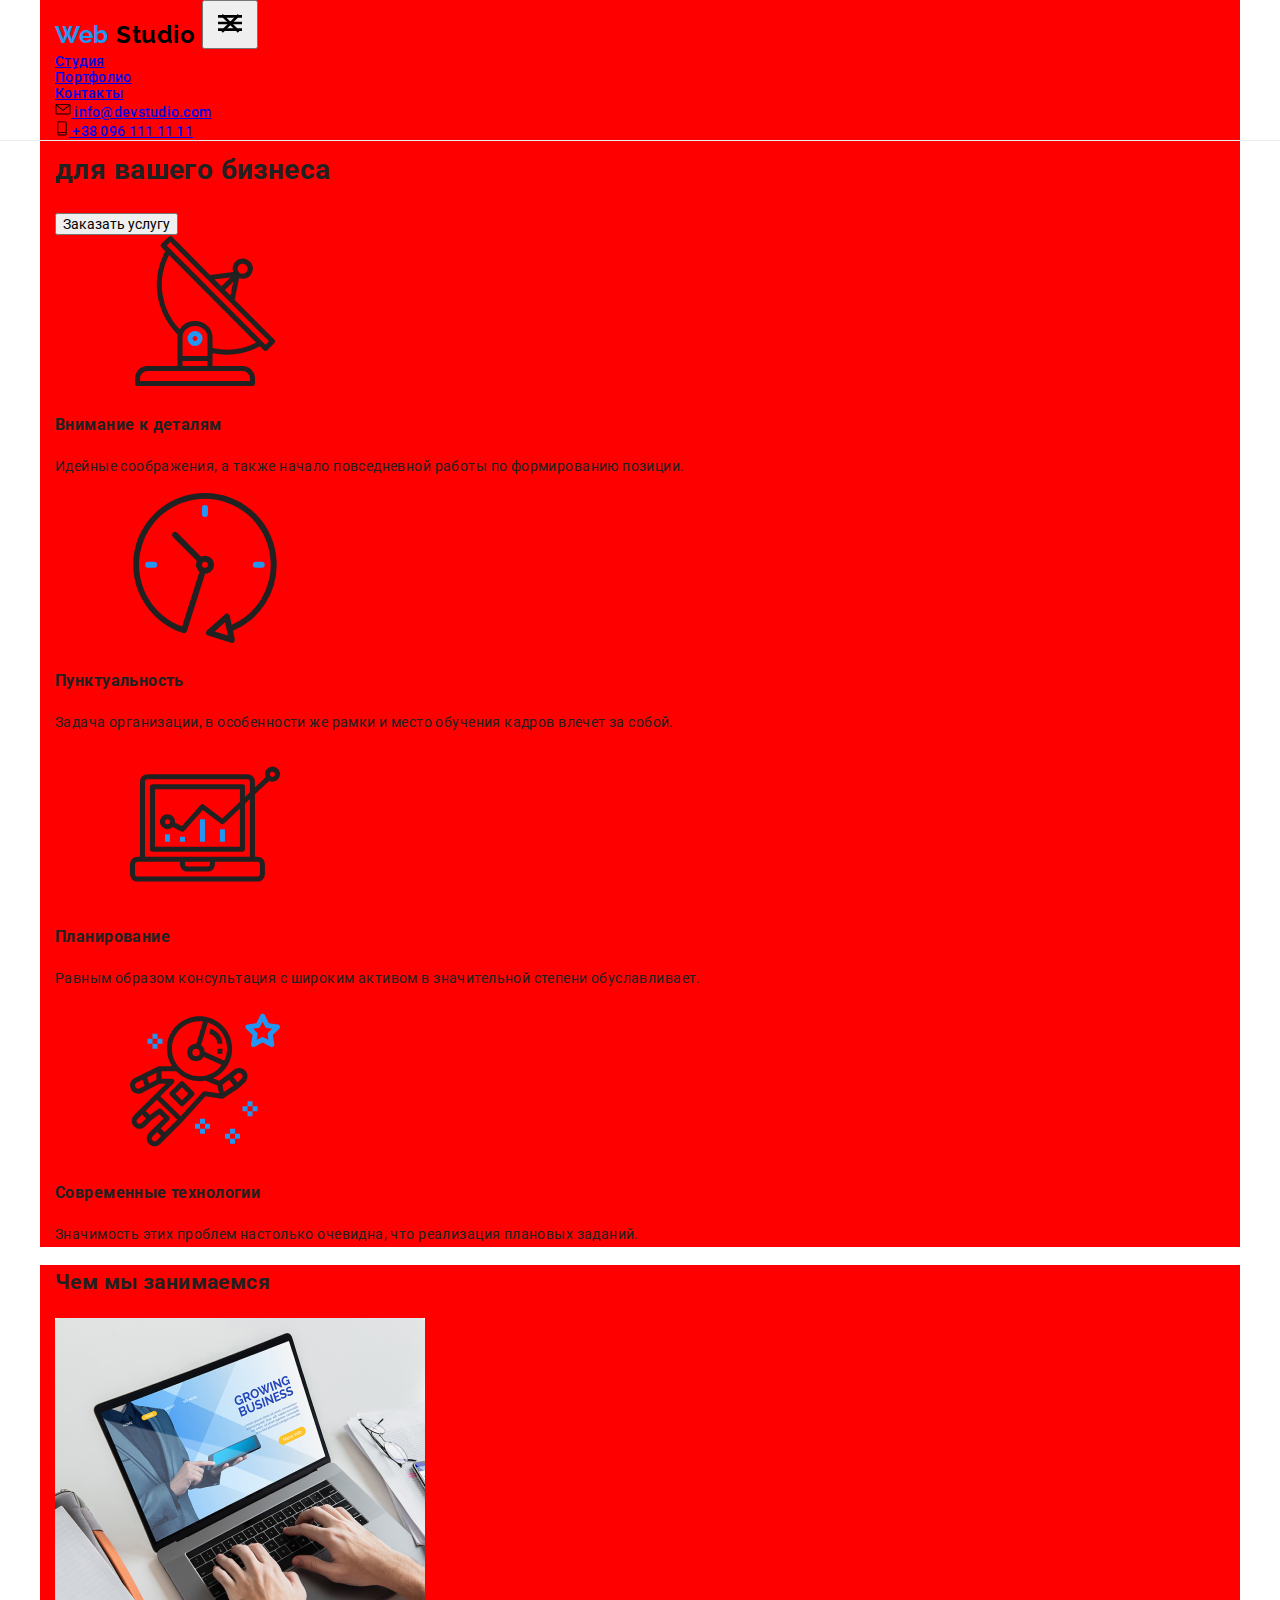
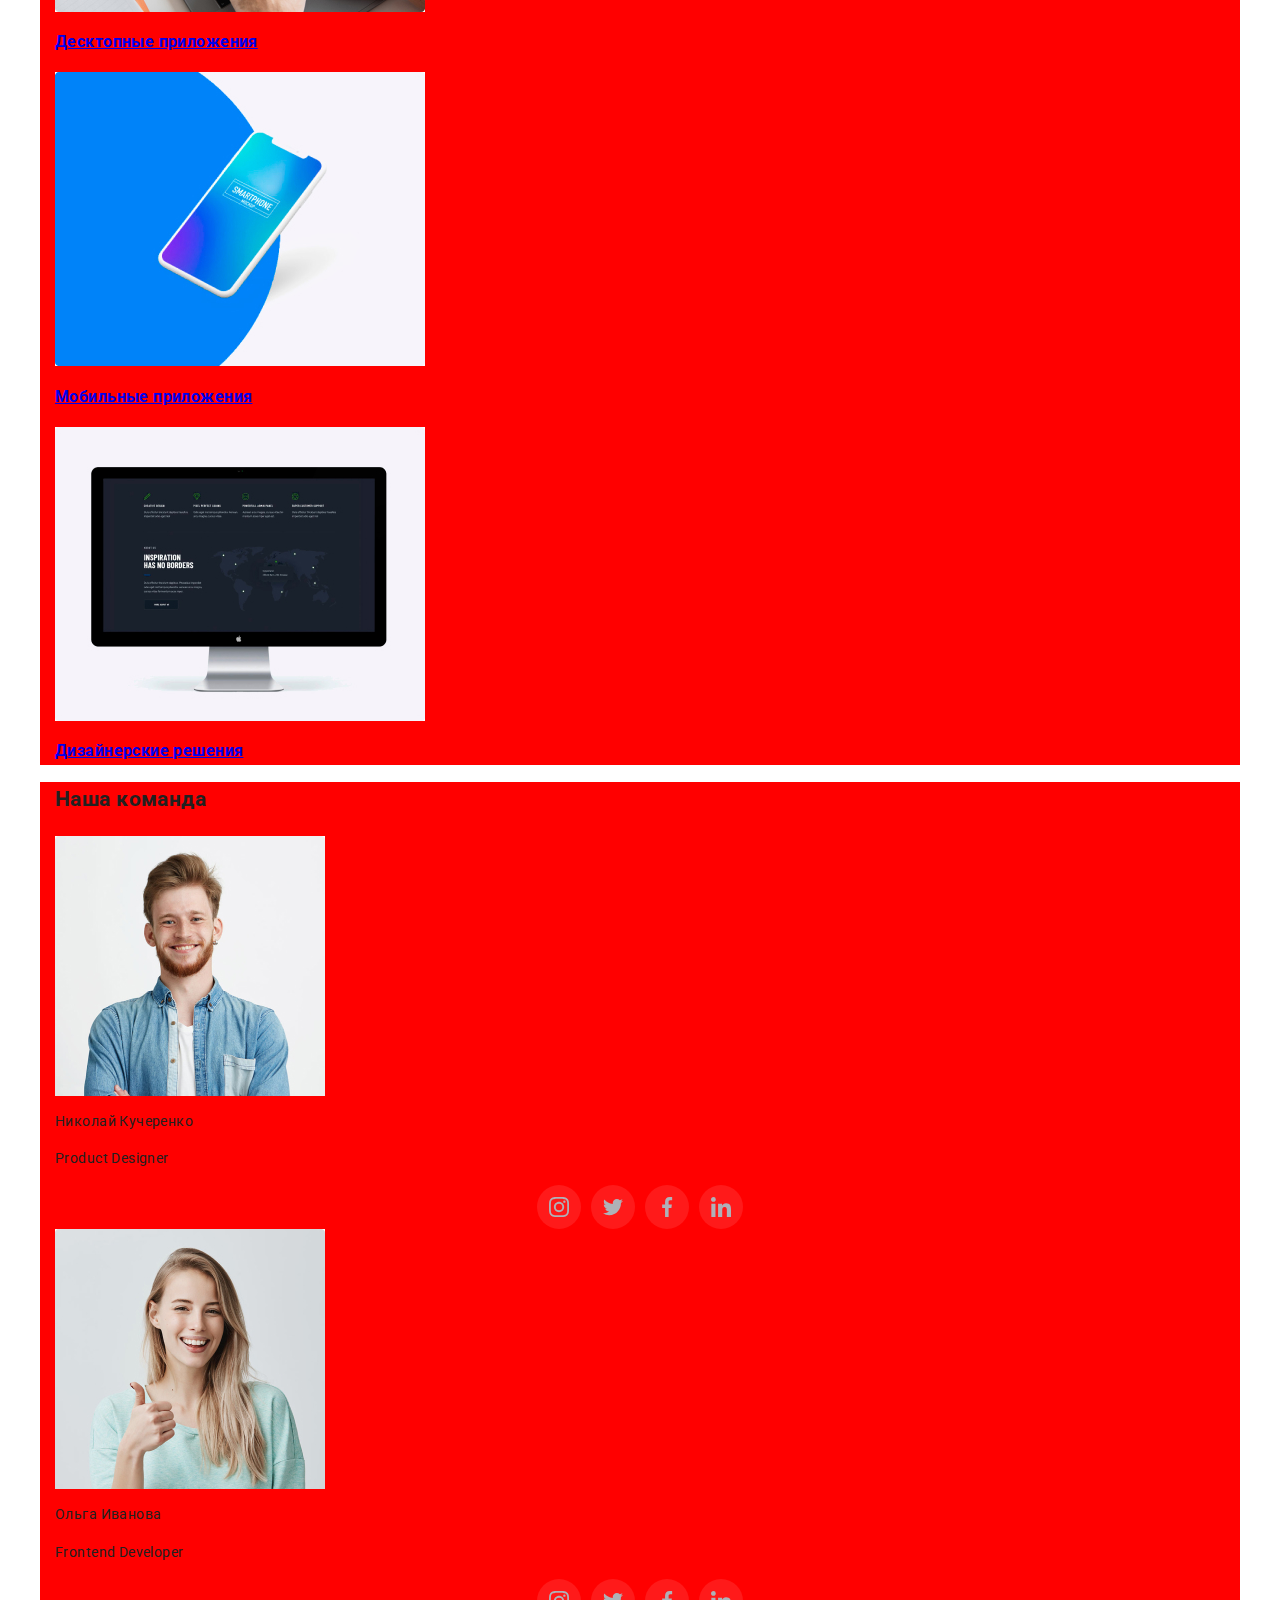
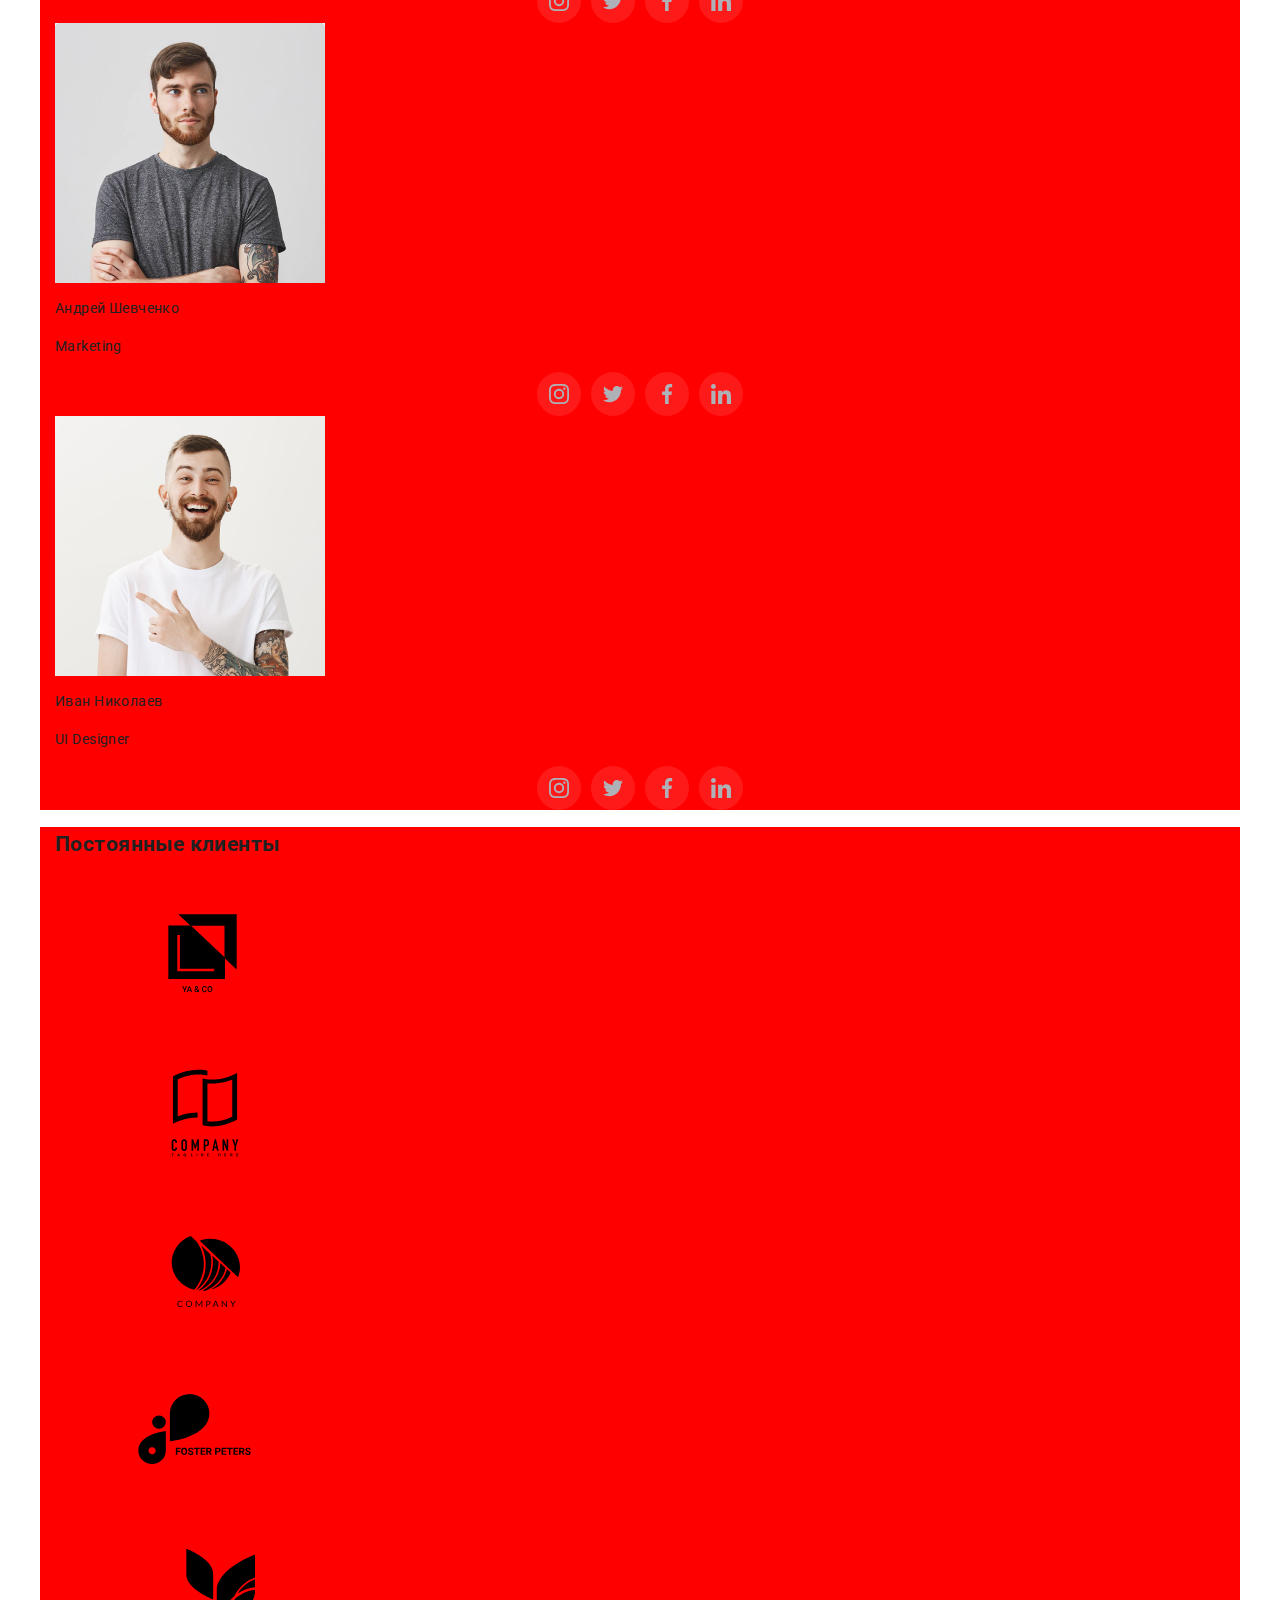
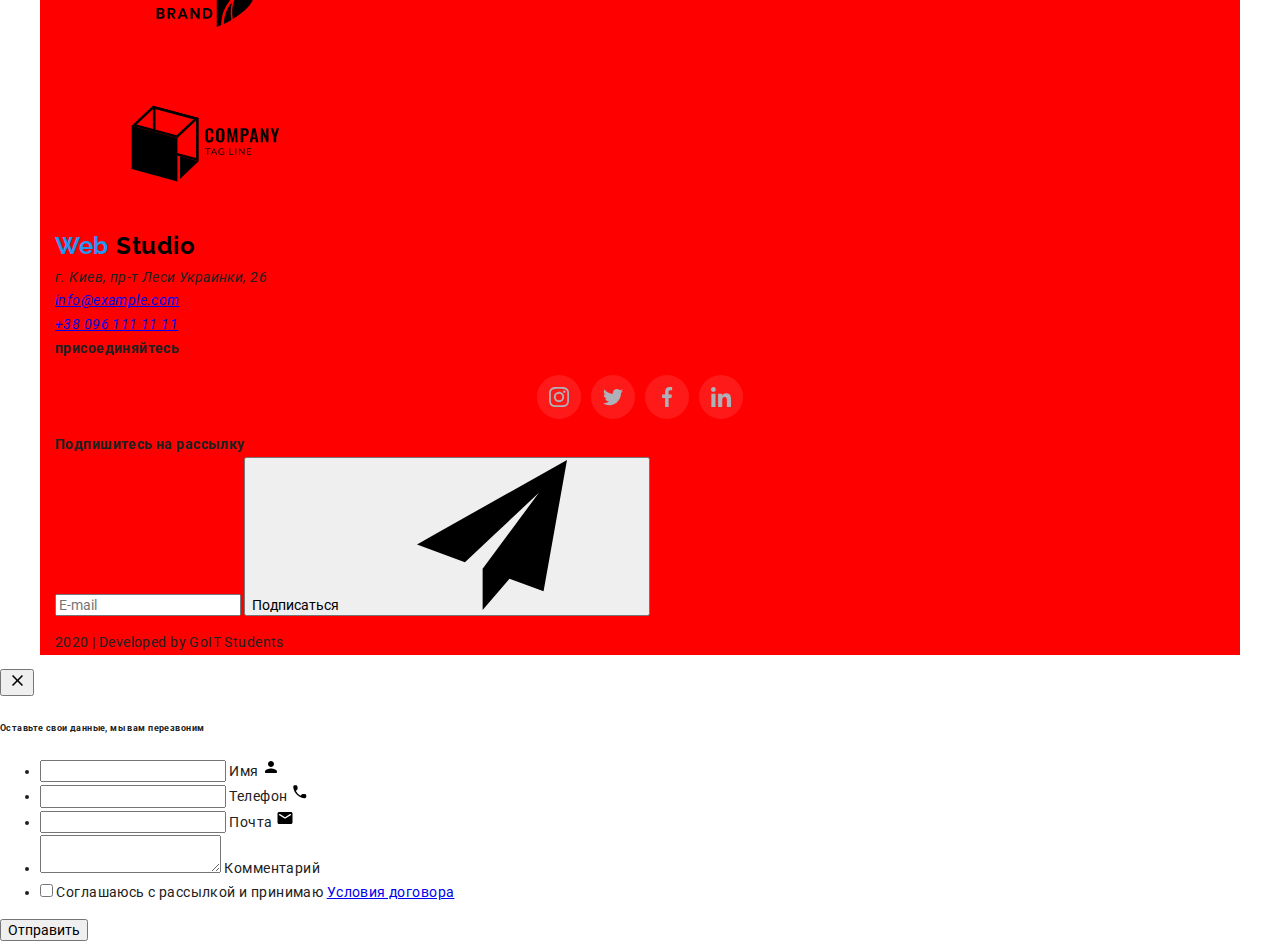
==== commit ee98c6ab: "header-button" ====
--- a/index.html
+++ b/index.html
@@ -20,7 +20,21 @@
         <div class="container">  
 
             <a class="logo" href="/index.html" lang="en"><span class="logo-web">Web</span> <span class="logo-studio">Studio</span> </a>
-
+<button type="button"
+class="menu-button"
+aria-expanded="false"
+date-menu-button
+aria-controls="menu-control">
+<svg 
+width="40"
+ height="40"
+ aria-label="Switch menu button">
+    <use class="icon-cross" href="./images/sprite.svg#icon-menu-close"></use>
+    <use class="icon-menu" href="./images/sprite.svg#icon-menu"></use>
+
+</svg>
+
+</button>
          <nav>
             <ul class="menu list">
                 <li class="menu-item"><a class="menu-link active" href="./index.html">Студия</a></li>
--- a/css/main.min.css
+++ b/css/main.min.css
@@ -3,5 +3,5 @@
  Consolas,  'Liberation Mono',  Menlo,- monospace;font-size:1em}small{font-size:80%}sub,sup{font-size:75%;line-height:0;position:relative;vertical-align:baseline}sub{bottom:-0.25em}sup{top:-0.5em}button,input,optgroup,select,textarea{font-family:inherit;font-size:100%;line-height:1.15;margin:0}button,select{text-transform:none}button,[type='button'],[type='reset'],[type='submit']{-webkit-appearance:button}button::-moz-focus-inner,[type='button']::-moz-focus-inner,[type='reset']::-moz-focus-inner,[type='submit']::-moz-focus-inner{border-style:none;padding:0}button:-moz-focusring,[type='button']:-moz-focusring,[type='reset']:-moz-focusring,[type='submit']:-moz-focusring{outline:1px dotted ButtonText}legend{padding:0}progress{vertical-align:baseline}[type='number']::-webkit-inner-spin-button,[type='number']::-webkit-outer-spin-button{height:auto}[type='search']{-webkit-appearance:textfield;outline-offset:-2px}[type='search']::-webkit-search-decoration{-webkit-appearance:none}::-webkit-file-upload-button{-webkit-appearance:button;font:inherit}summary{display:list-item}.button-primary{font-size:16px;display:inline-block}.team .container,.clients .container{padding-top:94px;padding-bottom:94px}.features .is-hidden,.portfolio .is-hidden{display:none}.page{padding-top:80px;color:#212121;font-family:"Roboto",sans-serif;font-weight:400;font-size:14px;line-height:1.7;letter-spacing:.03em}.container{margin:0 auto;padding:0 15px;width:1200px}.list{list-style:none;padding:0;margin:0}a:hover,button:hover{cursor:pointer}img{display:block;margin:0;max-width:100%;height:auto}.header{position:fixed;width:100%;background-color:#fff;top:0;z-index:2;border-bottom:1px solid #ECECEC}.header .container{display:-webkit-box;display:-ms-flexbox;display:flex;-webkit-box-align:center;-ms-flex-align:center;align-items:center;-webkit-box-pack:center;-ms-flex-pack:center;justify-content:center;font-weight:500;line-height:1.14;letter-spacing:0.02em}.menu,.contact{display:-webkit-box;display:-ms-flexbox;display:flex;margin-left:auto}.menu-item{margin-left:50px}.menu-link{position:relative;display:block;padding-top:32px;padding-bottom:33px;color:#212121;text-decoration:none;-webkit-animation-name:color;animation-name:color;-webkit-animation-duration:250ms;animation-duration:250ms;-webkit-animation-timing-function:cubic-bezier(0.4, 0, 0.2, 1);animation-timing-function:cubic-bezier(0.4, 0, 0.2, 1)}.menu-link:hover,.menu-link:focus{color:#2196F3}.menu-link::after,.active::after{position:absolute;left:0;bottom:0;content:"";display:inline-block;width:100%;height:4px;background-color:#2196F3;border-radius:2px;-webkit-transform:scaleX(0);transform:scaleX(0)}.menu-link:hover::after,.menu-link:focus::after{-webkit-transform:scaleX(1);transform:scaleX(1);-webkit-transition:-webkit-transform 250ms cubic-bezier(0.4, 0, 0.2, 1);transition:-webkit-transform 250ms cubic-bezier(0.4, 0, 0.2, 1);transition:transform 250ms cubic-bezier(0.4, 0, 0.2, 1);transition:transform 250ms cubic-bezier(0.4, 0, 0.2, 1), -webkit-transform 250ms cubic-bezier(0.4, 0, 0.2, 1)}.active{color:#2196F3}.active::after{-webkit-transform:scaleX(1);transform:scaleX(1)}.contact-item{fill:#757575}.contact-item:not(:last-child){margin-right:20px}.contact-icon{vertical-align:bottom;margin-right:10px}.contact-link{color:#757575;padding-top:32px;padding-bottom:32px;line-height:1.14;text-decoration:none;-webkit-animation-name:color,fill;animation-name:color,fill;-webkit-animation-duration:250ms;animation-duration:250ms;-webkit-animation-timing-function:cubic-bezier(0.4, 0, 0.2, 1);animation-timing-function:cubic-bezier(0.4, 0, 0.2, 1)}.contact-link:hover,.contact-link:focus{color:#2196F3;fill:#2196F3}.logo{text-decoration:none;color:#000000;font-family:"Raleway",sans-serif;font-weight:700;font-size:26px;line-height:1.2;letter-spacing:.03em}.logo .logo-web{color:#2196F3}.logo-studio:hover,.logo-studio:focus{color:#000000}.hero{padding-top:200px;padding-bottom:200px;height:600px;background-image:-webkit-gradient(linear, left top, right top, from(rgba(47,48,58,0.8)), to(rgba(47,48,58,0.8))),url(../images/header_1.jpg);background-image:linear-gradient(to right, rgba(47,48,58,0.8), rgba(47,48,58,0.8)),url(../images/header_1.jpg);background-repeat:no-repeat;background-position:center;background-size:cover;background-color:#757575}.hero-content{text-align:center;color:#fff;letter-spacing:0.06em}.hero-title{margin-top:0;margin-bottom:30px;font-weight:900;font-size:44px;line-height:1.4;text-transform:uppercase}.button-primary{border:1px solid #2196F3;padding:10px 32px;color:#fff;background-color:#2196F3;-webkit-box-shadow:0px 4px 4px rgba(0,0,0,0.15);box-shadow:0px 4px 4px rgba(0,0,0,0.15);border-radius:4px;font-weight:700;font-size:16px;line-height:1.8;letter-spacing:0.06em;-webkit-transition:color 250ms cubic-bezier(0.4, 0, 0.2, 1),border-color 250ms cubic-bezier(0.4, 0, 0.2, 1),background-color 250ms cubic-bezier(0.4, 0, 0.2, 1);transition:color 250ms cubic-bezier(0.4, 0, 0.2, 1),border-color 250ms cubic-bezier(0.4, 0, 0.2, 1),background-color 250ms cubic-bezier(0.4, 0, 0.2, 1)}.button-primary:hover,.button-primary:focus{color:#212121;border-color:#F5F4FA;background-color:#F5F4FA}.section-title{margin-top:0px;margin-bottom:50px;text-align:center;font-weight:700;font-size:36px;line-height:1.16;letter-spacing:.03em}.section-subtitle{margin:0;padding:0;font-weight:700;font-size:14px;line-height:1.14;letter-spacing:.03em;text-transform:uppercase}.section-list{display:-webkit-box;display:-ms-flexbox;display:flex}.section-item:not(:last-child){margin-right:30px}.features .container{padding-top:94px;padding-bottom:94px}.features-label{padding:25px 100px;margin-bottom:30px;background-color:#F5F4FA;border-radius:4px}.features-icon{width:70px;height:70px}.features-descriptions{margin:10px 0 10px 0;color:#757575}.products .container{padding-bottom:94px}.products .section-subtitle{position:absolute;left:0;bottom:0;display:inline-block;width:100%;padding:27px 0;background-color:rgba(47,48,58,0.8);color:#fff;text-align:center}.products-thumb{position:relative}.team{background-color:#F5F4FA}.team .section-item{background:#fff;border-radius:0px 0px 4px 4px;width:270px}.team-card{padding:30px 24px 32px 24px}.team-card:hover,.team-card:focus{-webkit-box-shadow:0px 2px 1px rgba(0,0,0,0.2),0px 1px 1px rgba(0,0,0,0.14),0px 1px 3px rgba(0,0,0,0.12);box-shadow:0px 2px 1px rgba(0,0,0,0.2),0px 1px 1px rgba(0,0,0,0.14),0px 1px 3px rgba(0,0,0,0.12)}.team-text{margin-top:0;font-size:16px;line-height:1.2;text-align:center}.team-name{margin-bottom:10px;font-weight:500}.team-job{margin-bottom:16px;color:#757575}.social{display:-webkit-box;display:-ms-flexbox;display:flex;-webkit-box-align:center;-ms-flex-align:center;align-items:center;-webkit-box-pack:center;-ms-flex-pack:center;justify-content:center;padding:0px}.social .list:not(:last-child){margin-right:10px}.social-link{display:-webkit-inline-box;display:-ms-inline-flexbox;display:inline-flex;-webkit-box-align:center;-ms-flex-align:center;align-items:center;-webkit-box-pack:center;-ms-flex-pack:center;justify-content:center;padding:0;border-radius:50%;width:44px;height:44px;text-decoration:none;border:none;background:rgba(255,255,255,0.1);-webkit-animation-name:fill,background-color;animation-name:fill,background-color;-webkit-animation-duration:250ms;animation-duration:250ms;-webkit-animation-timing-function:cubic-bezier(0.4, 0, 0.2, 1);animation-timing-function:cubic-bezier(0.4, 0, 0.2, 1)}.social-link:hover,.social-link:focus{background-color:#2196F3}.social-icon{width:20px;height:20px;fill:#AFB1B8}.social-link:hover .social-icon,.social-link:focus .social-icon{fill:#fff}.clients-list{display:-webkit-box;display:-ms-flexbox;display:flex;-webkit-box-align:center;-ms-flex-align:center;align-items:center;-webkit-box-pack:center;-ms-flex-pack:center;justify-content:center;-webkit-box-sizing:border-box;box-sizing:border-box;border:1px solid #AFB1B8;border-radius:4px;width:170px;height:90px;-webkit-animation-name:fill,border-color;animation-name:fill,border-color;-webkit-animation-duration:250ms;animation-duration:250ms;-webkit-animation-timing-function:cubic-bezier(0.4, 0, 0.2, 1);animation-timing-function:cubic-bezier(0.4, 0, 0.2, 1)}.clients-list:hover,.clients-list:focus{border-color:#2196F3}.clients-icon{fill:#AFB1B8;width:100%}.clients-list:hover .clients-icon,.clients-list:focus .clients-icon{fill:#2196F3}.footer{background-color:#2F303A;width:100%}.footer-content{display:-webkit-box;display:-ms-flexbox;display:flex;-webkit-box-align:center;-ms-flex-align:center;align-items:center;-webkit-box-pack:center;-ms-flex-pack:center;justify-content:center;padding-bottom:29px}.footer-content .footer-info{padding-top:39px}.footer-list{padding-top:51px;list-style:none}.footer-list:not(:last-child){margin-right:94px}.footer-list .button-primary{display:-webkit-inline-box;display:-ms-inline-flexbox;display:inline-flex;-webkit-box-align:center;-ms-flex-align:center;align-items:center}.footer-list .button-primary:hover .icon-send{fill:#2196F3}.footer-subtitle{display:block;margin-bottom:20px;font-weight:700;text-transform:uppercase;color:#fff}.footer .social{margin:0}.footer .social-icon{fill:#fff}.footer-subscription{display:-webkit-box;display:-ms-flexbox;display:flex}.footer-label{margin-right:12px;font-size:16px;line-height:1.25;letter-spacing:0.03em;color:rgba(255,255,255,0.6)}.footer-input{padding:18px 95px 18px 16px;border:1px solid rgba(255,255,255,0.3);-webkit-box-shadow:0px 4px 4px rgba(0,0,0,0.15);box-shadow:0px 4px 4px rgba(0,0,0,0.15);border-radius:4px;background-color:#2F303A;color:#F5F4FA}.footer-copyright{display:block;margin-top:0;margin-bottom:0;padding-top:16px;padding-bottom:19px;font-size:12px;line-height:2;text-align:center;color:rgba(255,255,255,0.4);border-top:1px solid rgba(255,255,255,0.1)}.footer-info .logo-studio{color:#fff}.address-list{display:inline-block;margin-top:8px;margin-right:69px;padding:0;font-style:normal;color:#fff}.address-list:not(:last-child){margin-right:94px}.address-link{color:rgba(255,255,255,0.6);text-decoration:none}.address-item:not(:last-child){margin-bottom:9px}.icon-send{fill:#fff;width:24px;height:24px;margin-left:10px;-webkit-animation-name:fill;animation-name:fill;-webkit-animation-duration:250ms;animation-duration:250ms;-webkit-animation-timing-function:cubic-bezier(0.4, 0, 0.2, 1);animation-timing-function:cubic-bezier(0.4, 0, 0.2, 1)}.backdrop{position:fixed;left:0;top:0;width:100%;height:100%;z-index:3;-webkit-transform:scale(1, 1);transform:scale(1, 1);opacity:1;-webkit-transition:opacity 250ms cubic-bezier(0.4, 0, 0.2, 1),-webkit-transform 250ms cubic-bezier(0.4, 0, 0.2, 1);transition:opacity 250ms cubic-bezier(0.4, 0, 0.2, 1),-webkit-transform 250ms cubic-bezier(0.4, 0, 0.2, 1);transition:transform 250ms cubic-bezier(0.4, 0, 0.2, 1),opacity 250ms cubic-bezier(0.4, 0, 0.2, 1);transition:transform 250ms cubic-bezier(0.4, 0, 0.2, 1),opacity 250ms cubic-bezier(0.4, 0, 0.2, 1),-webkit-transform 250ms cubic-bezier(0.4, 0, 0.2, 1);background-color:rgba(0,0,0,0.2)}.backdrop.is-hidden{opacity:0;visibility:hidden;pointer-events:none}.modal{position:absolute;top:50%;left:50%;width:450px;max-width:100%;-webkit-transform:translate(-50%, -50%) scale(1, 1);transform:translate(-50%, -50%) scale(1, 1);padding:40px;overflow:auto;background-color:#fff;-webkit-box-shadow:0px 2px 1px rgba(0,0,0,0.2),0px 1px 1px rgba(0,0,0,0.14),0px 1px 3px rgba(0,0,0,0.12);box-shadow:0px 2px 1px rgba(0,0,0,0.2),0px 1px 1px rgba(0,0,0,0.14),0px 1px 3px rgba(0,0,0,0.12);border-radius:4px;-webkit-animation-name:transform;animation-name:transform;-webkit-animation-duration:250ms;animation-duration:250ms;-webkit-animation-timing-function:cubic-bezier(0.4, 0, 0.2, 1);animation-timing-function:cubic-bezier(0.4, 0, 0.2, 1);-webkit-animation-name:opacity;animation-name:opacity;animation-duration:250ms;animation-timing-function:cubic-bezier(0.4, 0, 0.2, 1)}.icon-close{position:absolute;-webkit-box-align:center;-ms-flex-align:center;align-items:center;top:8px;right:8px;display:-webkit-box;display:-ms-flexbox;display:flex;width:30px;height:30px;background-color:#fff;border:1px solid rgba(0,0,0,0.1);border-radius:100%;-webkit-animation-name:fill;animation-name:fill;-webkit-animation-duration:250ms;animation-duration:250ms;-webkit-animation-timing-function:cubic-bezier(0.4, 0, 0.2, 1);animation-timing-function:cubic-bezier(0.4, 0, 0.2, 1)}.icon-close:hover,.icon-close:focus{fill:#2196F3;cursor:pointer;outline:none}.modal-title{display:inline-block;text-align:center;margin-top:0;margin-bottom:30px;font-weight:700;font-size:20px;line-height:1.15;letter-spacing:.03em}.modal-info{margin:0;padding:0;max-width:100%;list-style:none;line-height:1.14;letter-spacing:0.01em;color:#757575}.modal-field{position:relative}.modal-field:not(:last-child){margin-bottom:28px}.modal-input{border:1px solid rgba(33,33,33,0.2);border-radius:4px;width:100%;height:40px;padding-left:42px;-webkit-animation-name:border;animation-name:border;-webkit-animation-duration:250ms;animation-duration:250ms;-webkit-animation-timing-function:cubic-bezier(0.4, 0, 0.2, 1);animation-timing-function:cubic-bezier(0.4, 0, 0.2, 1)}.modal-label{position:absolute;top:12px;left:42px;-webkit-transition:color 250ms cubic-bezier(0.4, 0, 0.2, 1),-webkit-transform 250ms cubic-bezier(0.4, 0, 0.2, 1);transition:color 250ms cubic-bezier(0.4, 0, 0.2, 1),-webkit-transform 250ms cubic-bezier(0.4, 0, 0.2, 1);transition:transform 250ms cubic-bezier(0.4, 0, 0.2, 1),color 250ms cubic-bezier(0.4, 0, 0.2, 1);transition:transform 250ms cubic-bezier(0.4, 0, 0.2, 1),color 250ms cubic-bezier(0.4, 0, 0.2, 1),-webkit-transform 250ms cubic-bezier(0.4, 0, 0.2, 1)}.modal-icon{position:absolute;top:11px;left:16px;margin-right:8px}.modal-input:focus ~ .modal-icon{fill:#2196F3}.modal-input:focus+.modal-label,.modal-input:not(:placeholder-shown)+.modal-label{color:#2196F3;-webkit-transform:translatex(-30px) translatey(-30px);transform:translatex(-30px) translatey(-30px)}.comment-field{position:relative}.comment-label{position:absolute;top:12px;left:16px;-webkit-transition:color 250ms cubic-bezier(0.4, 0, 0.2, 1),-webkit-transform 250ms cubic-bezier(0.4, 0, 0.2, 1);transition:color 250ms cubic-bezier(0.4, 0, 0.2, 1),-webkit-transform 250ms cubic-bezier(0.4, 0, 0.2, 1);transition:transform 250ms cubic-bezier(0.4, 0, 0.2, 1),color 250ms cubic-bezier(0.4, 0, 0.2, 1);transition:transform 250ms cubic-bezier(0.4, 0, 0.2, 1),color 250ms cubic-bezier(0.4, 0, 0.2, 1),-webkit-transform 250ms cubic-bezier(0.4, 0, 0.2, 1)}.modal-textarea{border:1px solid rgba(33,33,33,0.2);border-radius:4px;width:100%;resize:none;height:120px;padding:12px 16px}.modal-textarea:focus+.comment-label,.modal-textarea:not(:placeholder-shown)+.comment-label{color:#2196F3;-webkit-transform:translateY(-30px);transform:translateY(-30px)}.checkbox{-webkit-appearance:none;-moz-appearance:none;appearance:none;position:absolute}.checkbox+.checkbox-label{display:-webkit-inline-box;display:-ms-inline-flexbox;display:inline-flex;-webkit-box-align:center;-ms-flex-align:center;align-items:center}.checkbox-form{display:block;margin-top:20px;margin-bottom:30px}.agreement-conditions{color:#2196F3;text-decoration:underline;padding-left:4px}.checkbox-label{font-size:12px;line-height:1.16;letter-spacing:0.03em;cursor:pointer}.checkbox-label::before{content:"";display:inline-block;border:2px solid #212121;width:16px;height:15px;border-radius:2px;margin-right:8px;-ms-flex-negative:0;flex-shrink:0;outline:none}.checkbox:checked ~ .checkbox-label::before{background-color:#2196F3;background-image:url(../images/tick.svg);background-size:contain;background-repeat:no-repeat;background-origin:border-box;background-position:center;border-color:transparent;cursor:pointer}.modal-input:focus,.modal-textarea:focus{cursor:pointer;border-color:#2196F3;outline:none}.button-modal{display:-webkit-box;display:-ms-flexbox;display:flex;padding:10px 56px;margin:auto;cursor:pointer}
+ monospace;font-size:1em}small{font-size:80%}sub,sup{font-size:75%;line-height:0;position:relative;vertical-align:baseline}sub{bottom:-0.25em}sup{top:-0.5em}button,input,optgroup,select,textarea{font-family:inherit;font-size:100%;line-height:1.15;margin:0}button,select{text-transform:none}button,[type='button'],[type='reset'],[type='submit']{-webkit-appearance:button}button::-moz-focus-inner,[type='button']::-moz-focus-inner,[type='reset']::-moz-focus-inner,[type='submit']::-moz-focus-inner{border-style:none;padding:0}button:-moz-focusring,[type='button']:-moz-focusring,[type='reset']:-moz-focusring,[type='submit']:-moz-focusring{outline:1px dotted ButtonText}legend{padding:0}progress{vertical-align:baseline}[type='number']::-webkit-inner-spin-button,[type='number']::-webkit-outer-spin-button{height:auto}[type='search']{-webkit-appearance:textfield;outline-offset:-2px}[type='search']::-webkit-search-decoration{-webkit-appearance:none}::-webkit-file-upload-button{-webkit-appearance:button;font:inherit}summary{display:list-item}.features .is-hidden,.portfolio .is-hidden{display:none}.page{padding-top:80px;color:#212121;font-family:"Roboto",sans-serif;font-weight:400;font-size:14px;line-height:1.7;letter-spacing:.03em}.container{margin:0 auto;padding:0 15px}@media screen and (min-width: 480px){.container{width:480px;background-color:#388e3c}}@media screen and (min-width: 768px){.container{width:768px;background-color:blue}}@media screen and (min-width: 1200px){.container{width:1200px;background-color:red}}.list{list-style:none;padding:0;margin:0}a:hover,button:hover{cursor:pointer}img{display:block;margin:0;max-width:100%;height:auto}.social{display:-webkit-box;display:-ms-flexbox;display:flex;-webkit-box-align:center;-ms-flex-align:center;align-items:center;-webkit-box-pack:center;-ms-flex-pack:center;justify-content:center;padding:0px}.social .list:not(:last-child){margin-right:10px}.social-link{display:-webkit-inline-box;display:-ms-inline-flexbox;display:inline-flex;-webkit-box-align:center;-ms-flex-align:center;align-items:center;-webkit-box-pack:center;-ms-flex-pack:center;justify-content:center;padding:0;border-radius:50%;width:44px;height:44px;text-decoration:none;border:none;background:rgba(255,255,255,0.1);-webkit-animation-name:fill,background-color;animation-name:fill,background-color;-webkit-animation-duration:250ms;animation-duration:250ms;-webkit-animation-timing-function:cubic-bezier(0.4, 0, 0.2, 1);animation-timing-function:cubic-bezier(0.4, 0, 0.2, 1)}.social-link:hover,.social-link:focus{background-color:#2196F3}.social-icon{width:20px;height:20px;fill:#AFB1B8}.social-link:hover .social-icon,.social-link:focus .social-icon{fill:#fff}.header{position:fixed;width:100%;background-color:#fff;top:0;z-index:2;border-bottom:1px solid #ECECEC}.header .container{font-weight:500;line-height:1.14;letter-spacing:0.02em}.logo{text-decoration:none;color:#000000;font-family:"Raleway",sans-serif;font-weight:700;font-size:24px;line-height:1.6;letter-spacing:.03em}.logo .logo-web{color:#2196F3}.logo-studio:hover,.logo-studio:focus{color:#000000}
 /*# sourceMappingURL=main.min.css.map */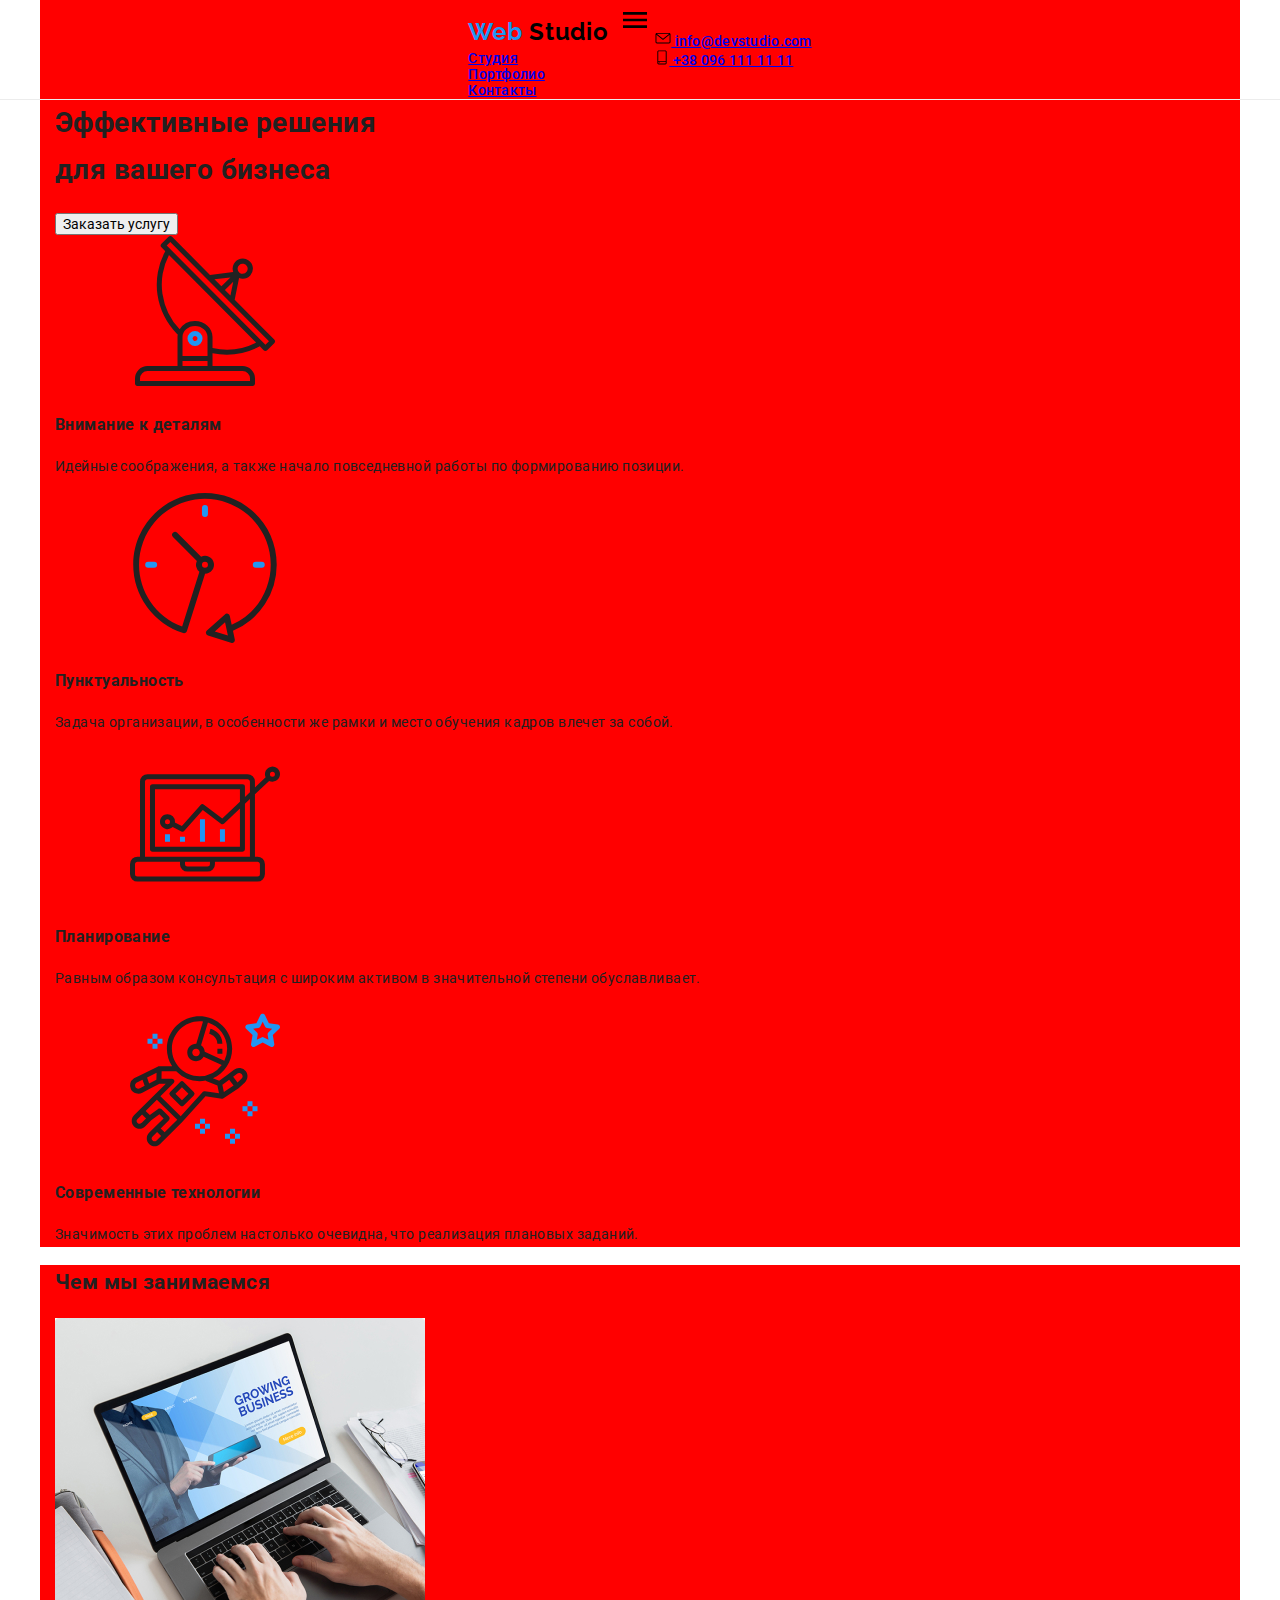
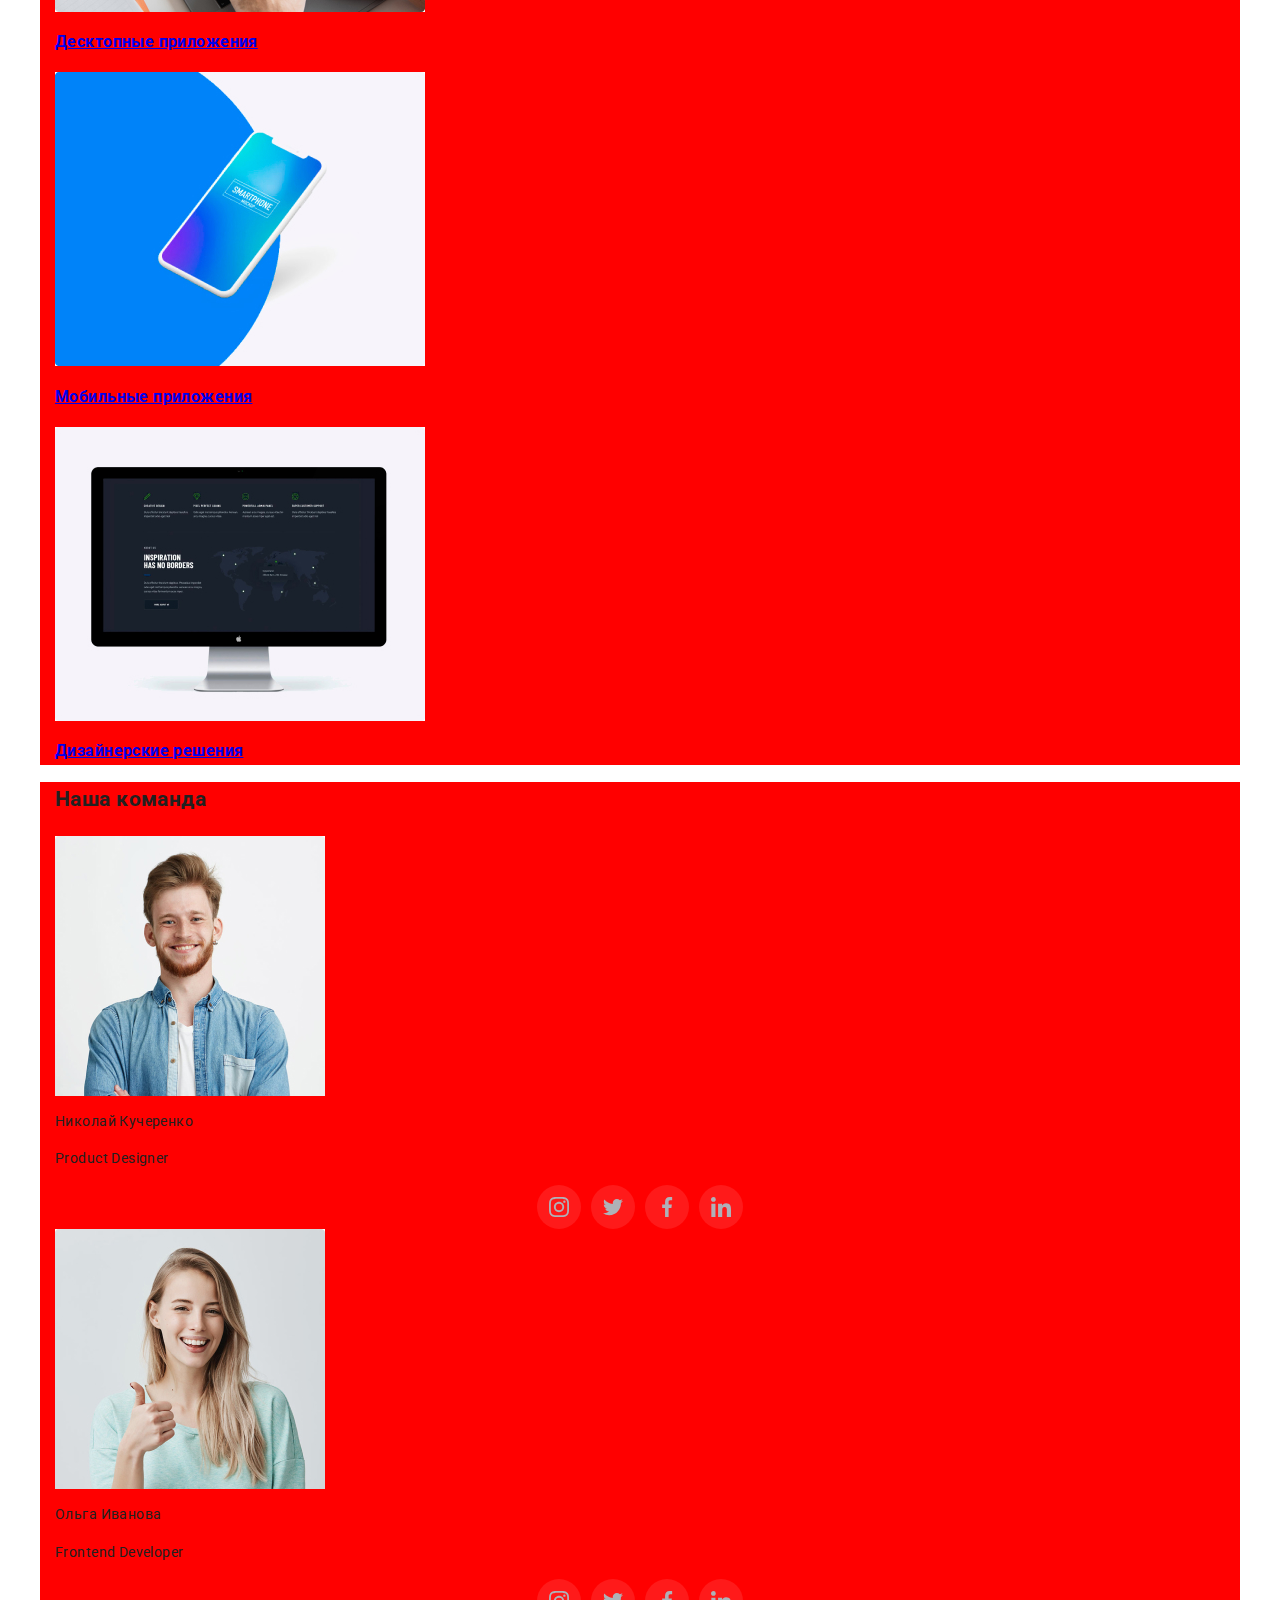
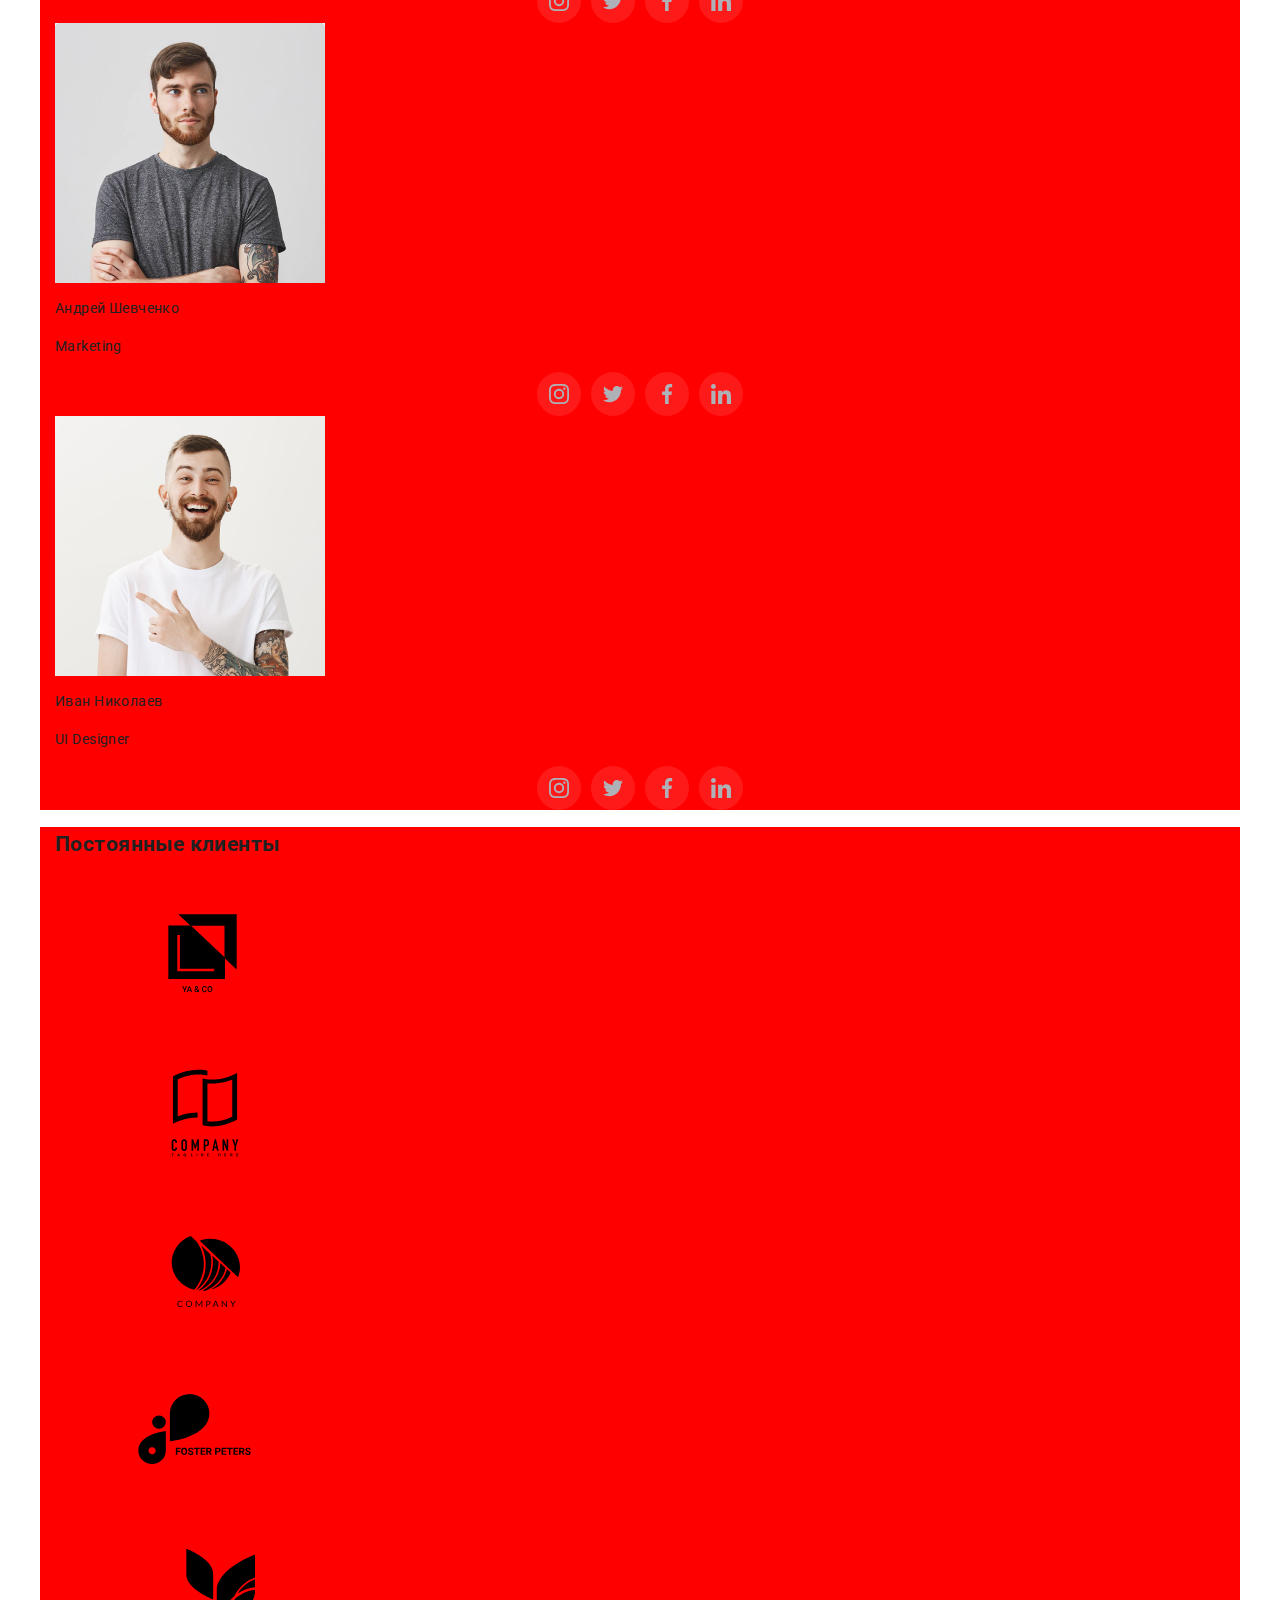
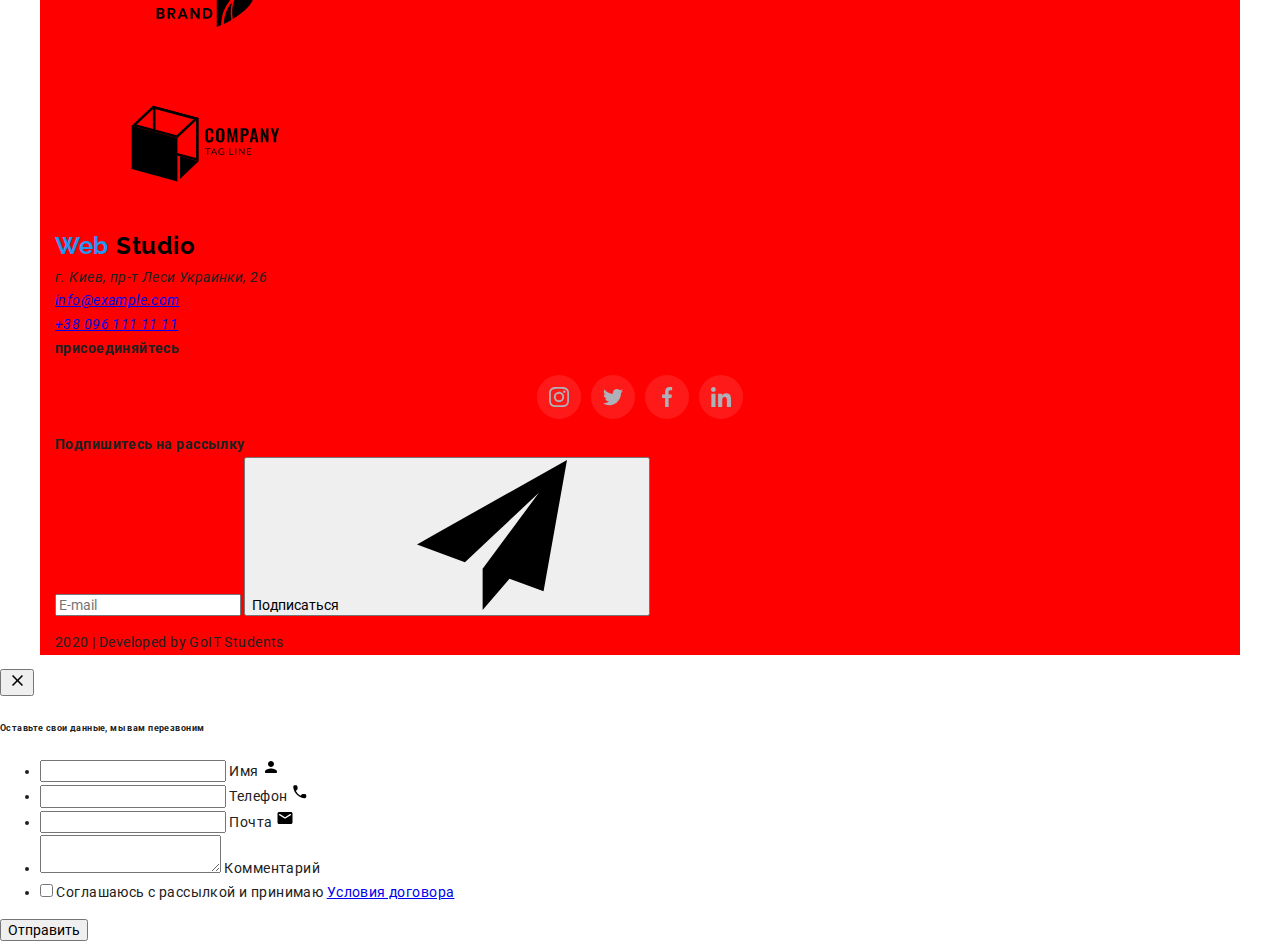
==== commit 70f832fc: "js not working" ====
--- a/index.html
+++ b/index.html
@@ -18,24 +18,15 @@
   
     <header class="header">
         <div class="container">  
-
+         <nav>  
             <a class="logo" href="/index.html" lang="en"><span class="logo-web">Web</span> <span class="logo-studio">Studio</span> </a>
-<button type="button"
-class="menu-button"
-aria-expanded="false"
-date-menu-button
-aria-controls="menu-control">
-<svg 
-width="40"
- height="40"
- aria-label="Switch menu button">
-    <use class="icon-cross" href="./images/sprite.svg#icon-menu-close"></use>
-    <use class="icon-menu" href="./images/sprite.svg#icon-menu"></use>
-
-</svg>
-
-</button>
-         <nav>
+            <button data-menu-button type="button" class="menu-button is-open" aria-expanded="false" aria-controls="menu-control">
+            <svg    width="40" height="40" aria-label="Switch menu button">
+                <use class="icon-cross" href="./images/sprite.svg#icon-menu-close"></use>
+                <use class="icon-menu" href="./images/sprite.svg#icon-menu"></use>
+           </svg>
+            
+            </button>
             <ul class="menu list">
                 <li class="menu-item"><a class="menu-link active" href="./index.html">Студия</a></li>
                 <li class="menu-item"><a class="menu-link" href="./portfolio.html">Портфолио</a></li>
@@ -501,7 +492,7 @@
             </div>
         </div>
 
-    
+    <script src="./js/menu.js"></script>
     <script src="./js/modal.js"></script>
 
 </body>
--- a/css/main.min.css
+++ b/css/main.min.css
@@ -3,5 +3,5 @@
  Consolas,  'Liberation Mono',  Menlo,- monospace;font-size:1em}small{font-size:80%}sub,sup{font-size:75%;line-height:0;position:relative;vertical-align:baseline}sub{bottom:-0.25em}sup{top:-0.5em}button,input,optgroup,select,textarea{font-family:inherit;font-size:100%;line-height:1.15;margin:0}button,select{text-transform:none}button,[type='button'],[type='reset'],[type='submit']{-webkit-appearance:button}button::-moz-focus-inner,[type='button']::-moz-focus-inner,[type='reset']::-moz-focus-inner,[type='submit']::-moz-focus-inner{border-style:none;padding:0}button:-moz-focusring,[type='button']:-moz-focusring,[type='reset']:-moz-focusring,[type='submit']:-moz-focusring{outline:1px dotted ButtonText}legend{padding:0}progress{vertical-align:baseline}[type='number']::-webkit-inner-spin-button,[type='number']::-webkit-outer-spin-button{height:auto}[type='search']{-webkit-appearance:textfield;outline-offset:-2px}[type='search']::-webkit-search-decoration{-webkit-appearance:none}::-webkit-file-upload-button{-webkit-appearance:button;font:inherit}summary{display:list-item}.features .is-hidden,.portfolio .is-hidden{display:none}.page{padding-top:80px;color:#212121;font-family:"Roboto",sans-serif;font-weight:400;font-size:14px;line-height:1.7;letter-spacing:.03em}.container{margin:0 auto;padding:0 15px}@media screen and (min-width: 480px){.container{width:480px;background-color:#388e3c}}@media screen and (min-width: 768px){.container{width:768px;background-color:blue}}@media screen and (min-width: 1200px){.container{width:1200px;background-color:red}}.list{list-style:none;padding:0;margin:0}a:hover,button:hover{cursor:pointer}img{display:block;margin:0;max-width:100%;height:auto}.social{display:-webkit-box;display:-ms-flexbox;display:flex;-webkit-box-align:center;-ms-flex-align:center;align-items:center;-webkit-box-pack:center;-ms-flex-pack:center;justify-content:center;padding:0px}.social .list:not(:last-child){margin-right:10px}.social-link{display:-webkit-inline-box;display:-ms-inline-flexbox;display:inline-flex;-webkit-box-align:center;-ms-flex-align:center;align-items:center;-webkit-box-pack:center;-ms-flex-pack:center;justify-content:center;padding:0;border-radius:50%;width:44px;height:44px;text-decoration:none;border:none;background:rgba(255,255,255,0.1);-webkit-animation-name:fill,background-color;animation-name:fill,background-color;-webkit-animation-duration:250ms;animation-duration:250ms;-webkit-animation-timing-function:cubic-bezier(0.4, 0, 0.2, 1);animation-timing-function:cubic-bezier(0.4, 0, 0.2, 1)}.social-link:hover,.social-link:focus{background-color:#2196F3}.social-icon{width:20px;height:20px;fill:#AFB1B8}.social-link:hover .social-icon,.social-link:focus .social-icon{fill:#fff}.header{position:fixed;width:100%;background-color:#fff;top:0;z-index:2;border-bottom:1px solid #ECECEC}.header .container{font-weight:500;line-height:1.14;letter-spacing:0.02em}.logo{text-decoration:none;color:#000000;font-family:"Raleway",sans-serif;font-weight:700;font-size:24px;line-height:1.6;letter-spacing:.03em}.logo .logo-web{color:#2196F3}.logo-studio:hover,.logo-studio:focus{color:#000000}
+ monospace;font-size:1em}small{font-size:80%}sub,sup{font-size:75%;line-height:0;position:relative;vertical-align:baseline}sub{bottom:-0.25em}sup{top:-0.5em}button,input,optgroup,select,textarea{font-family:inherit;font-size:100%;line-height:1.15;margin:0}button,select{text-transform:none}button,[type='button'],[type='reset'],[type='submit']{-webkit-appearance:button}button::-moz-focus-inner,[type='button']::-moz-focus-inner,[type='reset']::-moz-focus-inner,[type='submit']::-moz-focus-inner{border-style:none;padding:0}button:-moz-focusring,[type='button']:-moz-focusring,[type='reset']:-moz-focusring,[type='submit']:-moz-focusring{outline:1px dotted ButtonText}legend{padding:0}progress{vertical-align:baseline}[type='number']::-webkit-inner-spin-button,[type='number']::-webkit-outer-spin-button{height:auto}[type='search']{-webkit-appearance:textfield;outline-offset:-2px}[type='search']::-webkit-search-decoration{-webkit-appearance:none}::-webkit-file-upload-button{-webkit-appearance:button;font:inherit}summary{display:list-item}.features .is-hidden,.portfolio .is-hidden{display:none}.page{padding-top:80px;color:#212121;font-family:"Roboto",sans-serif;font-weight:400;font-size:14px;line-height:1.7;letter-spacing:.03em}.container{margin:0 auto;padding:0 15px}@media screen and (min-width: 480px){.container{width:480px;background-color:#388e3c}}@media screen and (min-width: 768px){.container{width:768px;background-color:blue}}@media screen and (min-width: 1200px){.container{width:1200px;background-color:red}}.list{list-style:none;padding:0;margin:0}a:hover,button:hover{cursor:pointer}img{display:block;margin:0;max-width:100%;height:auto}.social{display:-webkit-box;display:-ms-flexbox;display:flex;-webkit-box-align:center;-ms-flex-align:center;align-items:center;-webkit-box-pack:center;-ms-flex-pack:center;justify-content:center;padding:0px}.social .list:not(:last-child){margin-right:10px}.social-link{display:-webkit-inline-box;display:-ms-inline-flexbox;display:inline-flex;-webkit-box-align:center;-ms-flex-align:center;align-items:center;-webkit-box-pack:center;-ms-flex-pack:center;justify-content:center;padding:0;border-radius:50%;width:44px;height:44px;text-decoration:none;border:none;background:rgba(255,255,255,0.1);-webkit-animation-name:fill,background-color;animation-name:fill,background-color;-webkit-animation-duration:250ms;animation-duration:250ms;-webkit-animation-timing-function:cubic-bezier(0.4, 0, 0.2, 1);animation-timing-function:cubic-bezier(0.4, 0, 0.2, 1)}.social-link:hover,.social-link:focus{background-color:#2196F3}.social-icon{width:20px;height:20px;fill:#AFB1B8}.social-link:hover .social-icon,.social-link:focus .social-icon{fill:#fff}.header{position:fixed;width:100%;background-color:#fff;top:0;z-index:2;border-bottom:1px solid #ECECEC}.header .container{display:-webkit-box;display:-ms-flexbox;display:flex;-webkit-box-align:center;-ms-flex-align:center;align-items:center;-webkit-box-pack:center;-ms-flex-pack:center;justify-content:center;font-weight:500;line-height:1.14;letter-spacing:0.02em}.menu-button{display:-webkit-inline-box;display:-ms-inline-flexbox;display:inline-flex;margin:0;padding:0;border:0;background-color:transparent}.menu-button .icon-cross{display:none}.menu-button .is-open .icon-cross{display:block}.menu-button .is-open .icon-menu{display:none}.logo{text-decoration:none;color:#000000;font-family:"Raleway",sans-serif;font-weight:700;font-size:24px;line-height:1.6;letter-spacing:.03em}.logo .logo-web{color:#2196F3}.logo-studio:hover,.logo-studio:focus{color:#000000}
 /*# sourceMappingURL=main.min.css.map */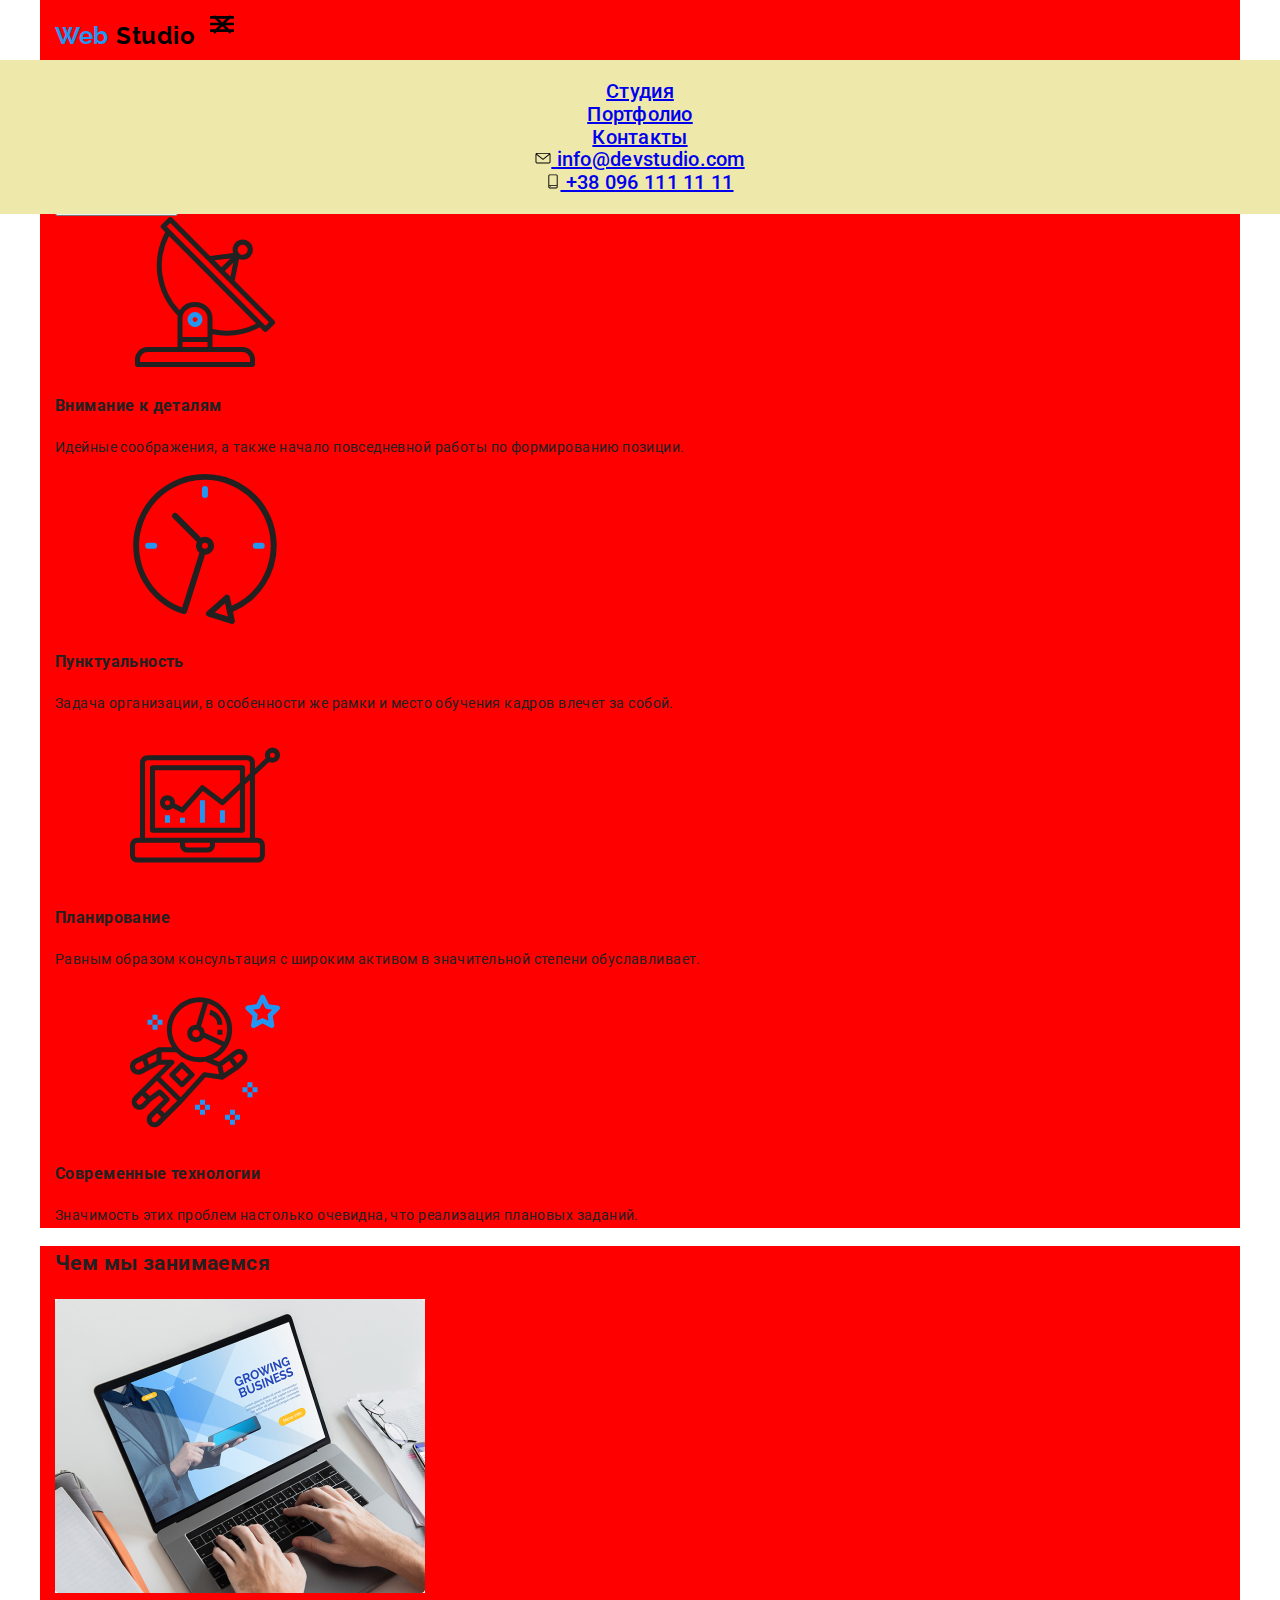
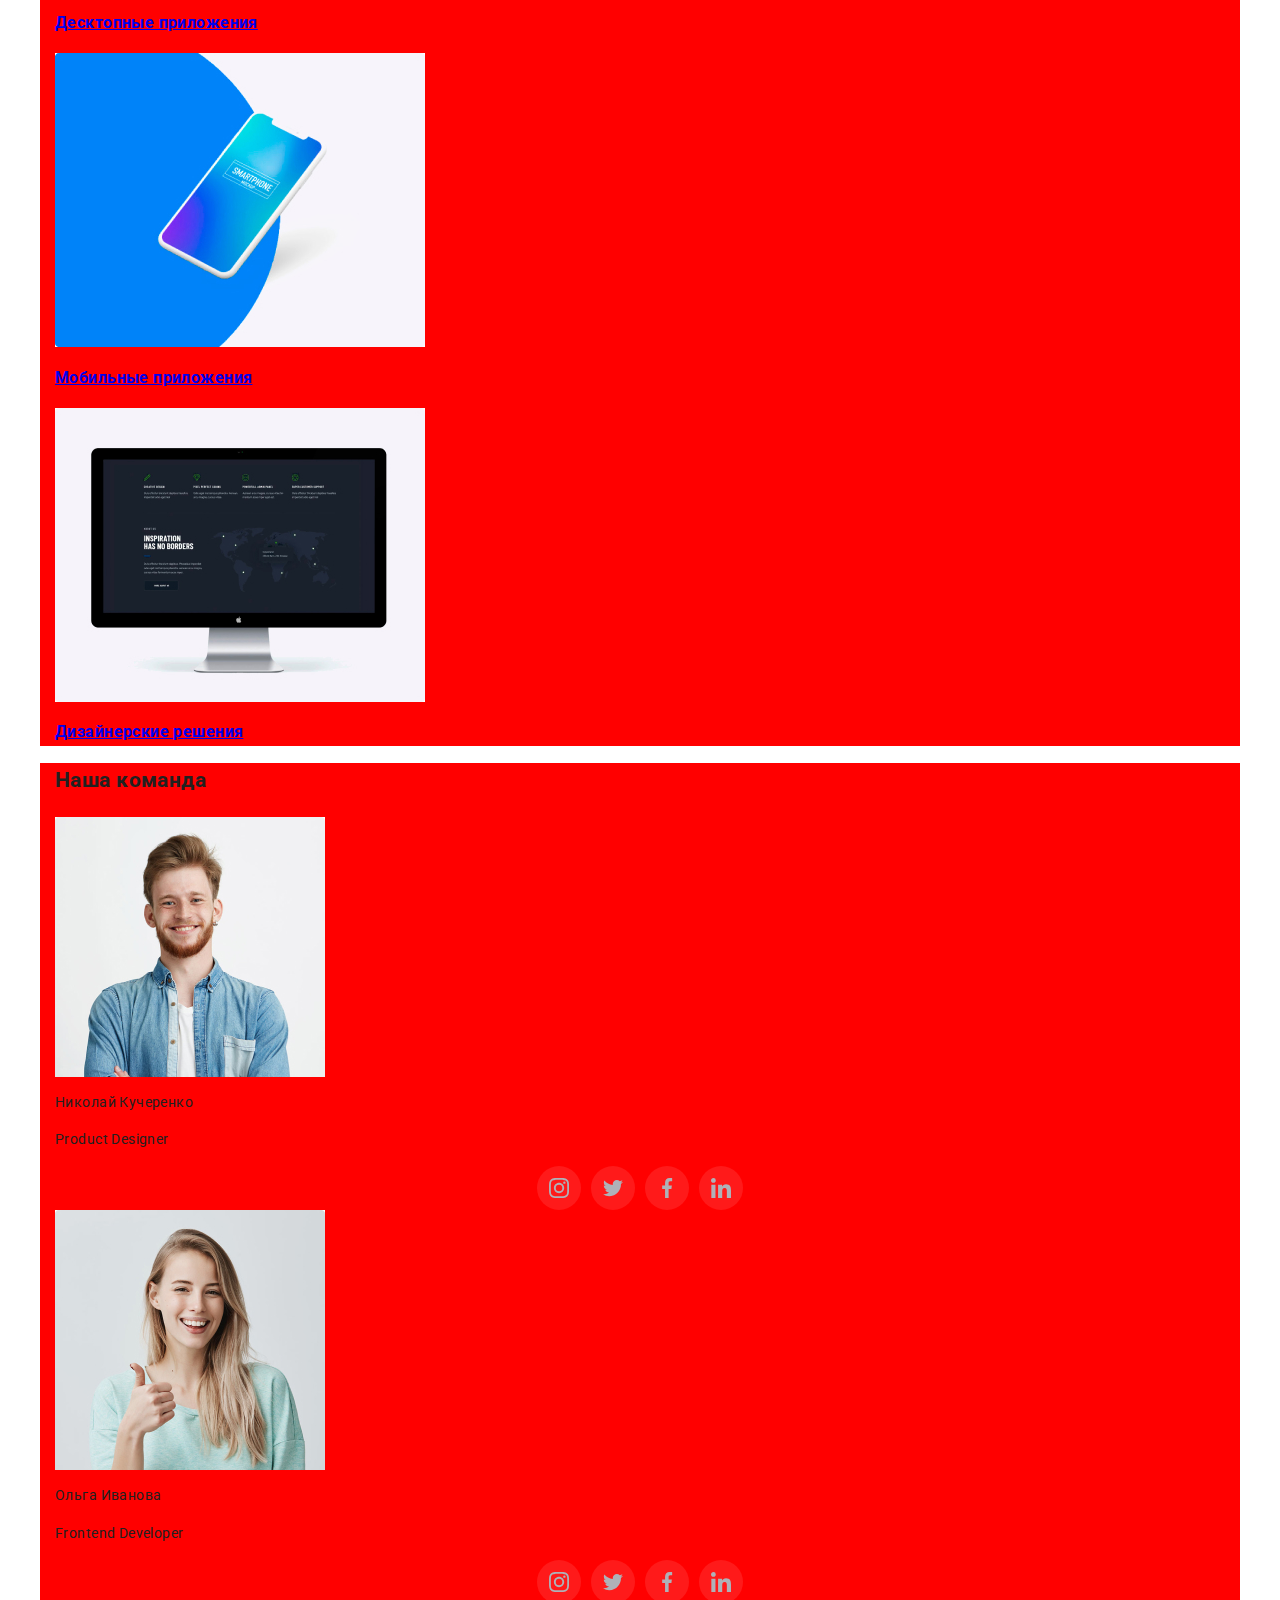
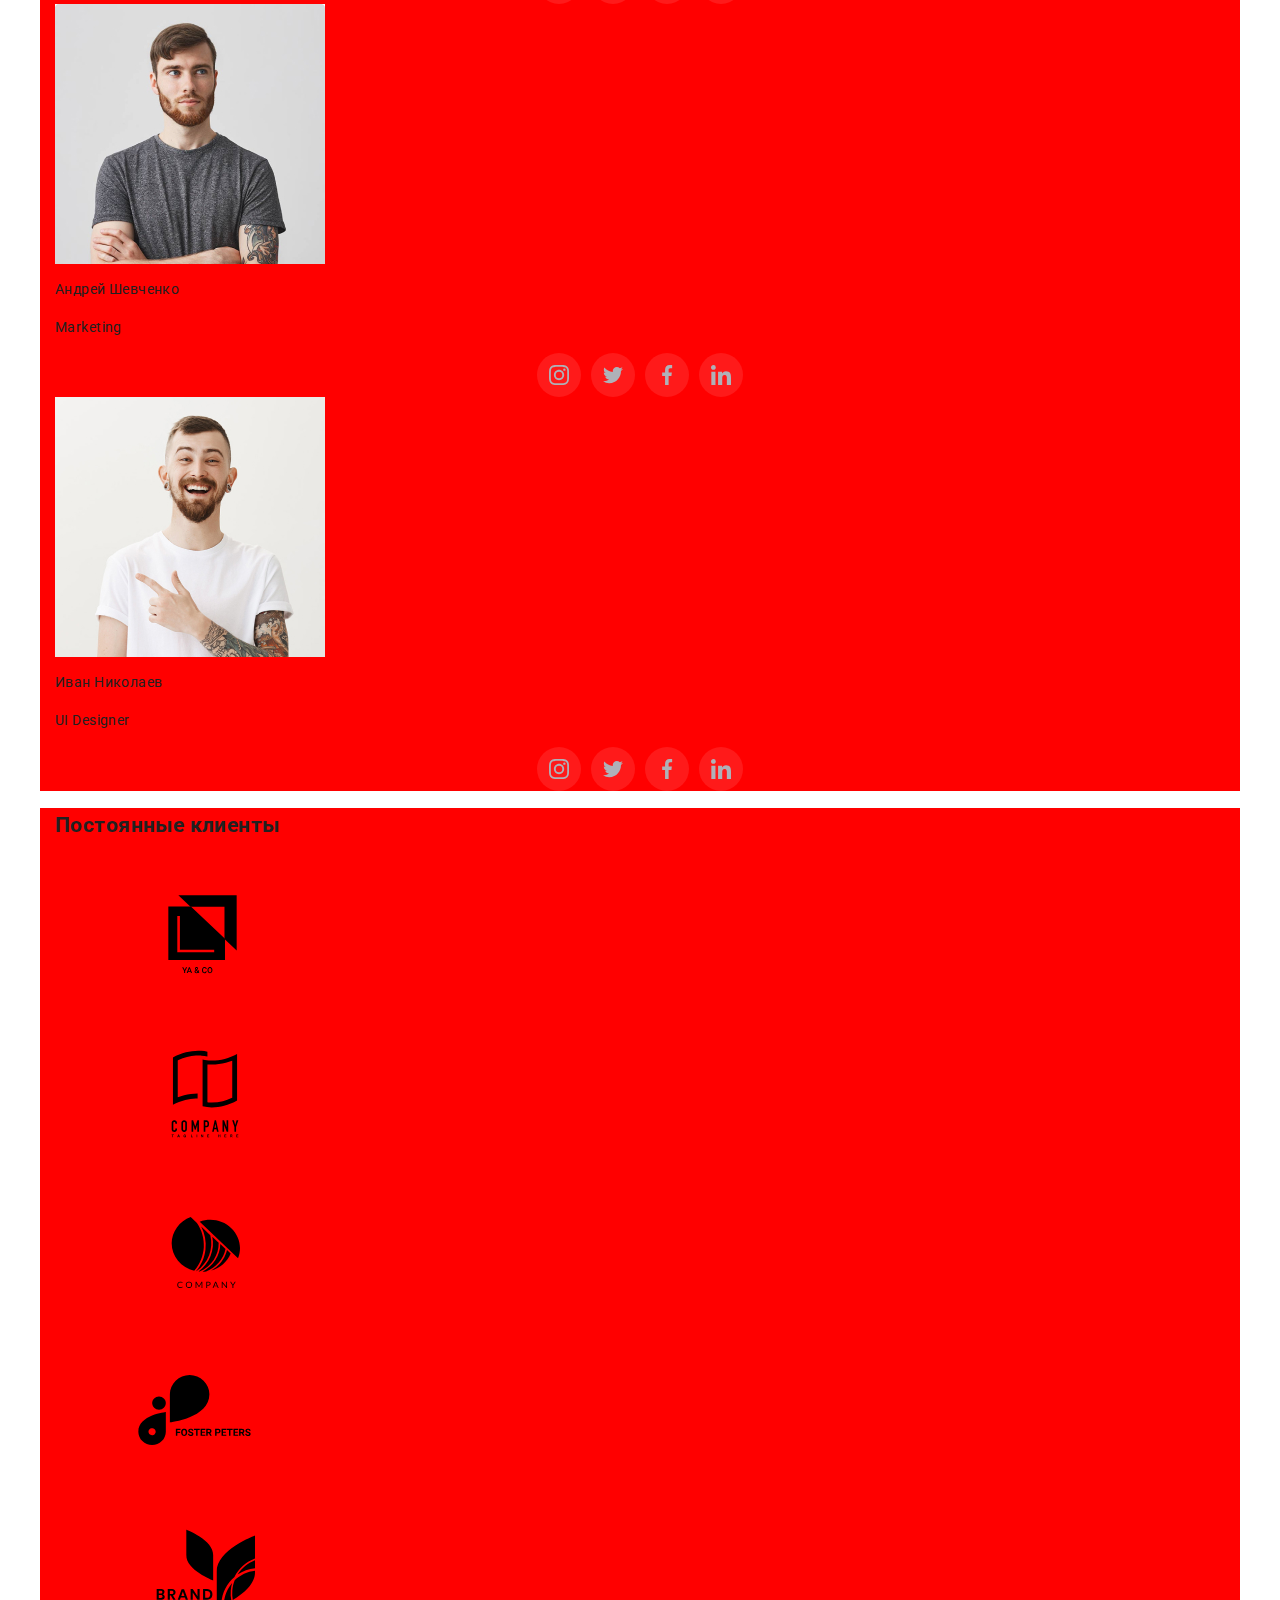
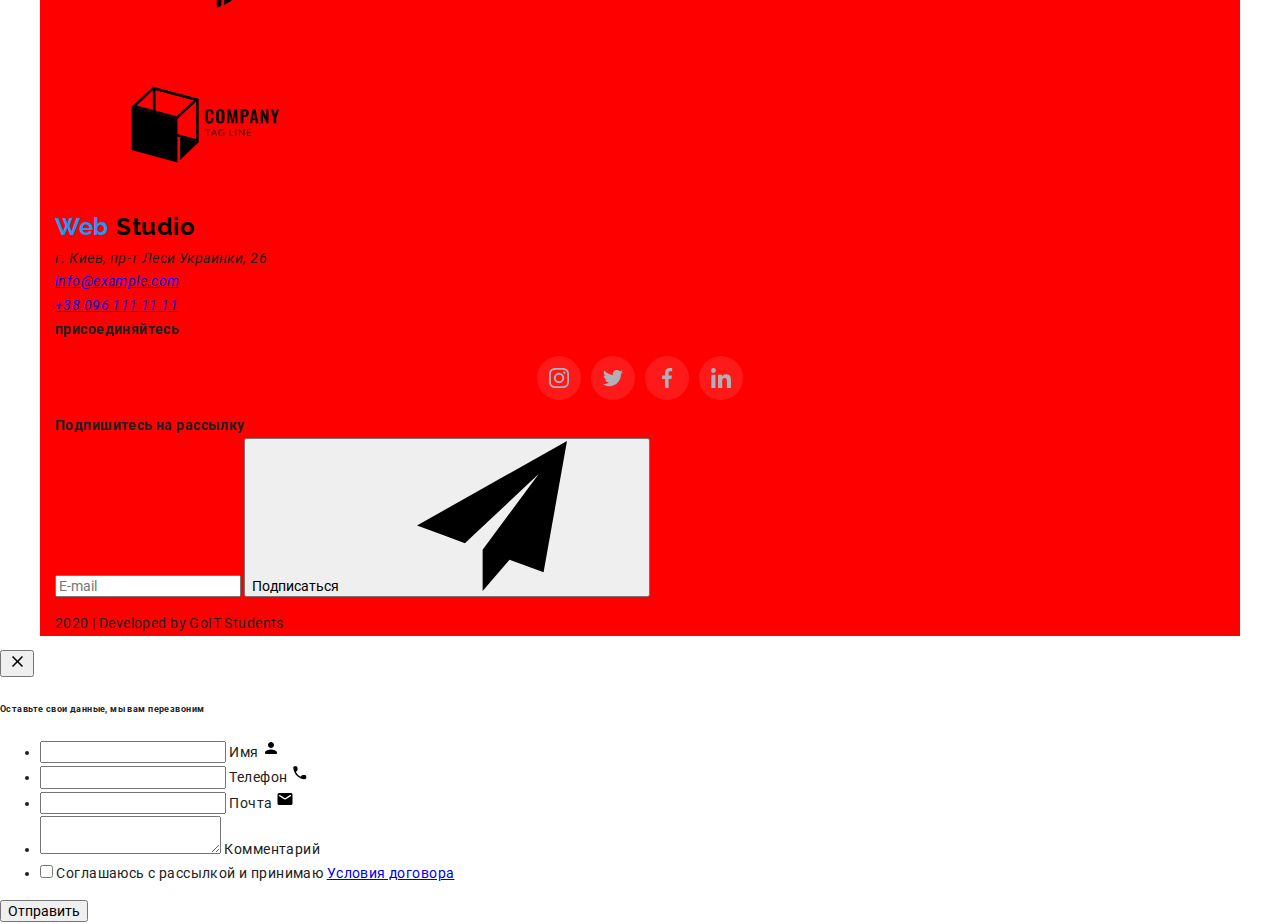
==== commit 60d56a34: "mobile version" ====
--- a/index.html
+++ b/index.html
@@ -17,43 +17,45 @@
     <!---the header of the site-->
   
     <header class="header">
-        <div class="container">  
+    <div class="container">  
          <nav>  
             <a class="logo" href="/index.html" lang="en"><span class="logo-web">Web</span> <span class="logo-studio">Studio</span> </a>
-            <button data-menu-button type="button" class="menu-button is-open" aria-expanded="false" aria-controls="menu-control">
-            <svg    width="40" height="40" aria-label="Switch menu button">
+            <button type="button" class="menu-button is-open" aria-expanded="false"  data-menu-button aria-expanded="true">
+            <svg  width="40" height="40" aria-label="Switch menu button">
                 <use class="icon-cross" href="./images/sprite.svg#icon-menu-close"></use>
                 <use class="icon-menu" href="./images/sprite.svg#icon-menu"></use>
            </svg>
-            
             </button>
+            <div class="menu-container" >
             <ul class="menu list">
                 <li class="menu-item"><a class="menu-link active" href="./index.html">Студия</a></li>
                 <li class="menu-item"><a class="menu-link" href="./portfolio.html">Портфолио</a></li>
                 <li class="menu-item"><a class="menu-link" href="#">Контакты</a></li>
             </ul>
+        
+    
+            <ul class="contact list ">
+                <li class="contact-item">
+                    <a class="contact-link" href="mailto:info@devstudio.com">
+                        <svg width="16" height="15" class="contact-icon"> 
+                            <use href="./images/sprite.svg#icon-envelope"></use>
+                        </svg>
+                        info@devstudio.com
+                </a>
+                </li>
+                
+                            
+                <li class="contact-item">
+                    <a class="contact-link" href="tel:+38-096-111-11-11">
+                        <svg width="14" height="14.94" class="contact-icon"> 
+                            <use href="./images/sprite.svg#icon-smartphone"></use>
+                        </svg>
+                        +38 096 111 11 11
+                    </a>
+                </li>
+            </ul>
+            </div>
         </nav>
-    
-        <ul class="contact list ">
-            <li class="contact-item">
-                <a class="contact-link" href="mailto:info@devstudio.com">
-                    <svg width="16" height="15" class="contact-icon"> 
-                        <use href="./images/sprite.svg#icon-envelope"></use>
-                      </svg>
-                      info@devstudio.com
-              </a>
-            </li>
-            
-                        
-            <li class="contact-item">
-                <a class="contact-link" href="tel:+38-096-111-11-11">
-                    <svg width="14" height="14.94" class="contact-icon"> 
-                        <use href="./images/sprite.svg#icon-smartphone"></use>
-                      </svg>
-                    +38 096 111 11 11
-                </a>
-            </li>
-        </ul>
     
     </div>
         
--- a/css/main.min.css
+++ b/css/main.min.css
@@ -3,5 +3,5 @@
  Consolas,  'Liberation Mono',  Menlo,- monospace;font-size:1em}small{font-size:80%}sub,sup{font-size:75%;line-height:0;position:relative;vertical-align:baseline}sub{bottom:-0.25em}sup{top:-0.5em}button,input,optgroup,select,textarea{font-family:inherit;font-size:100%;line-height:1.15;margin:0}button,select{text-transform:none}button,[type='button'],[type='reset'],[type='submit']{-webkit-appearance:button}button::-moz-focus-inner,[type='button']::-moz-focus-inner,[type='reset']::-moz-focus-inner,[type='submit']::-moz-focus-inner{border-style:none;padding:0}button:-moz-focusring,[type='button']:-moz-focusring,[type='reset']:-moz-focusring,[type='submit']:-moz-focusring{outline:1px dotted ButtonText}legend{padding:0}progress{vertical-align:baseline}[type='number']::-webkit-inner-spin-button,[type='number']::-webkit-outer-spin-button{height:auto}[type='search']{-webkit-appearance:textfield;outline-offset:-2px}[type='search']::-webkit-search-decoration{-webkit-appearance:none}::-webkit-file-upload-button{-webkit-appearance:button;font:inherit}summary{display:list-item}.features .is-hidden,.portfolio .is-hidden{display:none}.page{padding-top:80px;color:#212121;font-family:"Roboto",sans-serif;font-weight:400;font-size:14px;line-height:1.7;letter-spacing:.03em}.container{margin:0 auto;padding:0 15px}@media screen and (min-width: 480px){.container{width:480px;background-color:#388e3c}}@media screen and (min-width: 768px){.container{width:768px;background-color:blue}}@media screen and (min-width: 1200px){.container{width:1200px;background-color:red}}.list{list-style:none;padding:0;margin:0}a:hover,button:hover{cursor:pointer}img{display:block;margin:0;max-width:100%;height:auto}.social{display:-webkit-box;display:-ms-flexbox;display:flex;-webkit-box-align:center;-ms-flex-align:center;align-items:center;-webkit-box-pack:center;-ms-flex-pack:center;justify-content:center;padding:0px}.social .list:not(:last-child){margin-right:10px}.social-link{display:-webkit-inline-box;display:-ms-inline-flexbox;display:inline-flex;-webkit-box-align:center;-ms-flex-align:center;align-items:center;-webkit-box-pack:center;-ms-flex-pack:center;justify-content:center;padding:0;border-radius:50%;width:44px;height:44px;text-decoration:none;border:none;background:rgba(255,255,255,0.1);-webkit-animation-name:fill,background-color;animation-name:fill,background-color;-webkit-animation-duration:250ms;animation-duration:250ms;-webkit-animation-timing-function:cubic-bezier(0.4, 0, 0.2, 1);animation-timing-function:cubic-bezier(0.4, 0, 0.2, 1)}.social-link:hover,.social-link:focus{background-color:#2196F3}.social-icon{width:20px;height:20px;fill:#AFB1B8}.social-link:hover .social-icon,.social-link:focus .social-icon{fill:#fff}.header{position:fixed;width:100%;background-color:#fff;top:0;z-index:2;border-bottom:1px solid #ECECEC}.header .container{display:-webkit-box;display:-ms-flexbox;display:flex;-webkit-box-align:center;-ms-flex-align:center;align-items:center;-webkit-box-pack:center;-ms-flex-pack:center;justify-content:center;font-weight:500;line-height:1.14;letter-spacing:0.02em}.menu-button{display:-webkit-inline-box;display:-ms-inline-flexbox;display:inline-flex;margin:0;padding:0;border:0;background-color:transparent}.menu-button .icon-cross{display:none}.menu-button .is-open .icon-cross{display:block}.menu-button .is-open .icon-menu{display:none}.logo{text-decoration:none;color:#000000;font-family:"Raleway",sans-serif;font-weight:700;font-size:24px;line-height:1.6;letter-spacing:.03em}.logo .logo-web{color:#2196F3}.logo-studio:hover,.logo-studio:focus{color:#000000}
+ monospace;font-size:1em}small{font-size:80%}sub,sup{font-size:75%;line-height:0;position:relative;vertical-align:baseline}sub{bottom:-0.25em}sup{top:-0.5em}button,input,optgroup,select,textarea{font-family:inherit;font-size:100%;line-height:1.15;margin:0}button,select{text-transform:none}button,[type='button'],[type='reset'],[type='submit']{-webkit-appearance:button}button::-moz-focus-inner,[type='button']::-moz-focus-inner,[type='reset']::-moz-focus-inner,[type='submit']::-moz-focus-inner{border-style:none;padding:0}button:-moz-focusring,[type='button']:-moz-focusring,[type='reset']:-moz-focusring,[type='submit']:-moz-focusring{outline:1px dotted ButtonText}legend{padding:0}progress{vertical-align:baseline}[type='number']::-webkit-inner-spin-button,[type='number']::-webkit-outer-spin-button{height:auto}[type='search']{-webkit-appearance:textfield;outline-offset:-2px}[type='search']::-webkit-search-decoration{-webkit-appearance:none}::-webkit-file-upload-button{-webkit-appearance:button;font:inherit}summary{display:list-item}.features .is-hidden,.portfolio .is-hidden{display:none}.page{color:#212121;font-family:"Roboto",sans-serif;font-weight:400;font-size:14px;line-height:1.7;letter-spacing:.03em}.container{margin:0 auto;padding:0 15px}@media screen and (min-width: 480px){.container{width:480px;background-color:#388e3c}}@media screen and (min-width: 768px){.container{width:768px;background-color:blue}}@media screen and (min-width: 1200px){.container{width:1200px;background-color:red}}.list{list-style:none;padding:0;margin:0}a:hover,button:hover{cursor:pointer}img{display:block;margin:0;max-width:100%;height:auto}.social{display:-webkit-box;display:-ms-flexbox;display:flex;-webkit-box-align:center;-ms-flex-align:center;align-items:center;-webkit-box-pack:center;-ms-flex-pack:center;justify-content:center;padding:0px}.social .list:not(:last-child){margin-right:10px}.social-link{display:-webkit-inline-box;display:-ms-inline-flexbox;display:inline-flex;-webkit-box-align:center;-ms-flex-align:center;align-items:center;-webkit-box-pack:center;-ms-flex-pack:center;justify-content:center;padding:0;border-radius:50%;width:44px;height:44px;text-decoration:none;border:none;background:rgba(255,255,255,0.1);-webkit-animation-name:fill,background-color;animation-name:fill,background-color;-webkit-animation-duration:250ms;animation-duration:250ms;-webkit-animation-timing-function:cubic-bezier(0.4, 0, 0.2, 1);animation-timing-function:cubic-bezier(0.4, 0, 0.2, 1)}.social-link:hover,.social-link:focus{background-color:#2196F3}.social-icon{width:20px;height:20px;fill:#AFB1B8}.social-link:hover .social-icon,.social-link:focus .social-icon{fill:#fff}.header{position:relative;background-color:#fff;border-bottom:1px solid #ECECEC}.header .container{display:-webkit-box;display:-ms-flexbox;display:flex;-webkit-box-align:center;-ms-flex-align:center;align-items:center;-webkit-box-pack:justify;-ms-flex-pack:justify;justify-content:space-between;min-height:60px;font-weight:500;line-height:1.14;letter-spacing:0.02em}.menu-button{display:-webkit-inline-box;display:-ms-inline-flexbox;display:inline-flex;padding:0;border:0;background-color:transparent}.menu-container{position:absolute;top:100%;left:0;width:100%;background-color:palegoldenrod;padding:20px;text-align:center;font-size:20px}.menu-container .is-open{display:block}.logo{text-decoration:none;color:#000000;font-family:"Raleway",sans-serif;font-weight:700;font-size:24px;line-height:1.6;letter-spacing:.03em}.logo .logo-web{color:#2196F3}.logo-studio:hover,.logo-studio:focus{color:#000000}
 /*# sourceMappingURL=main.min.css.map */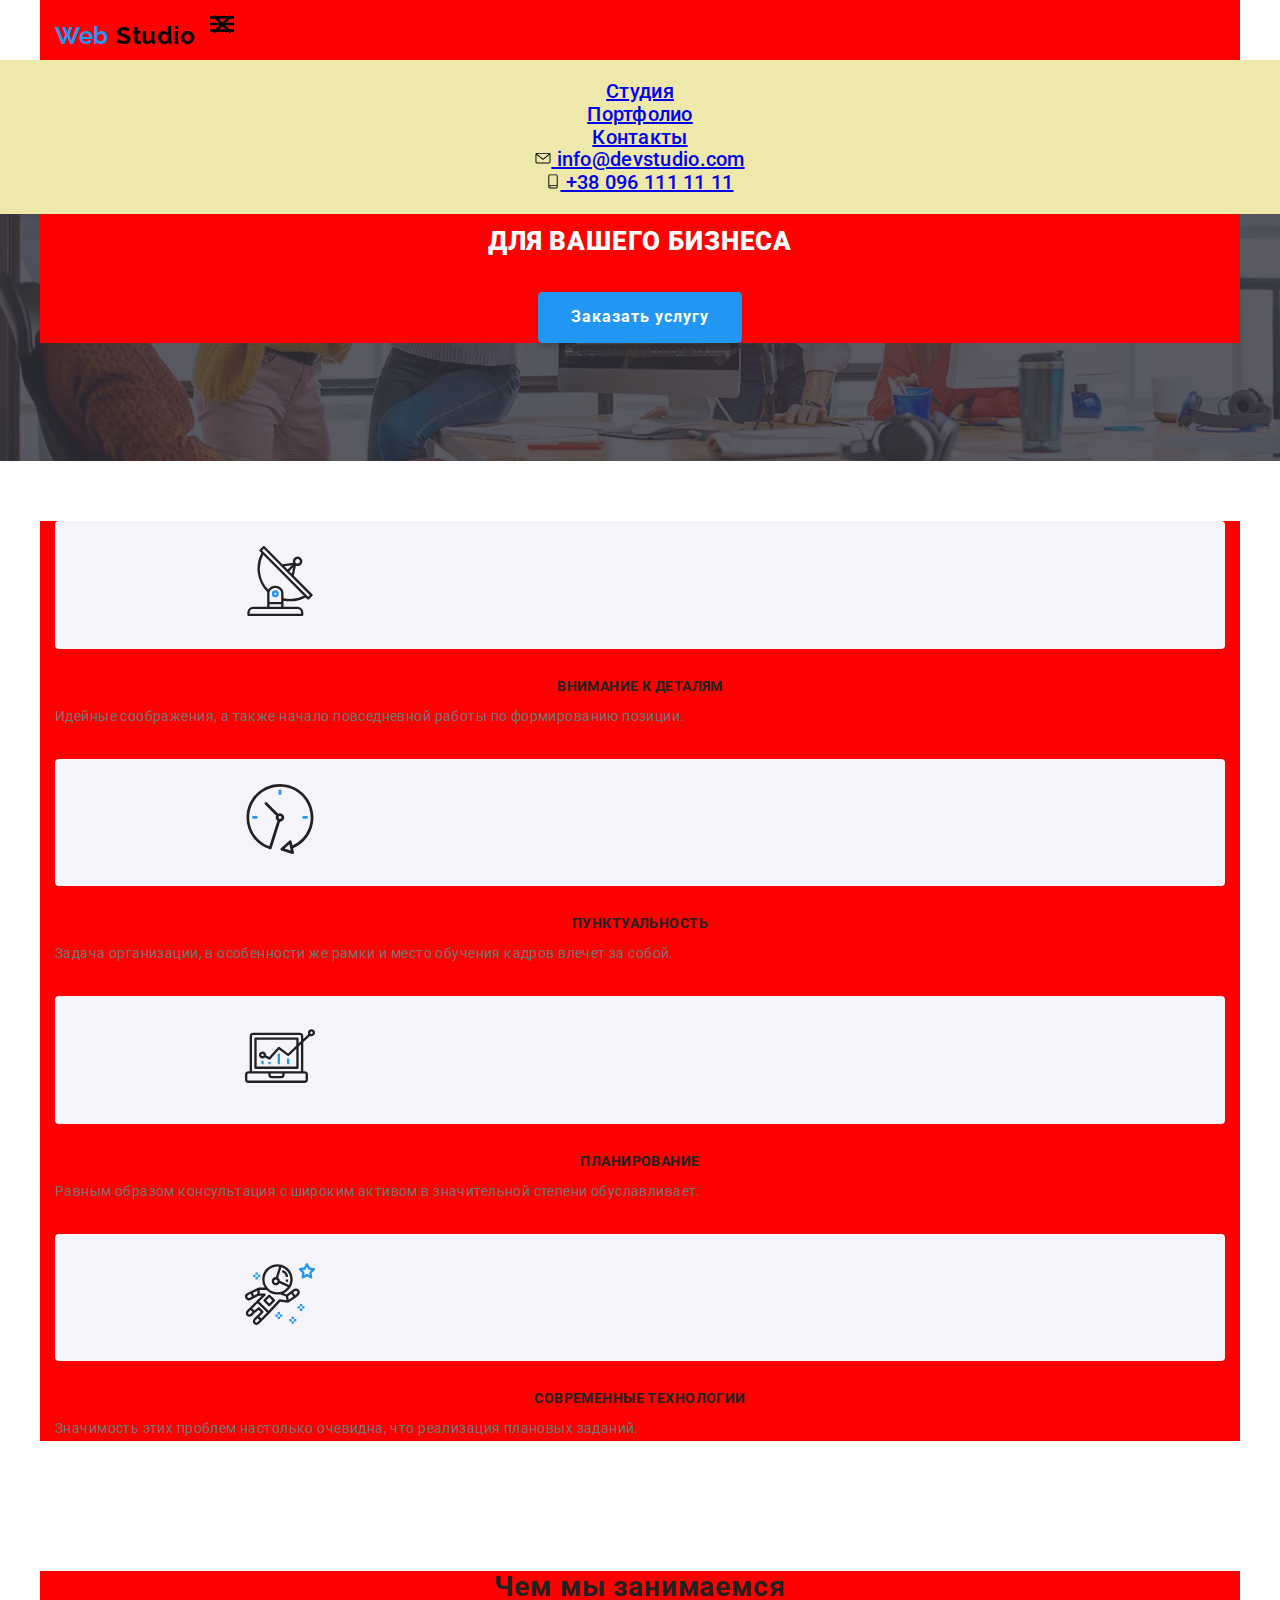
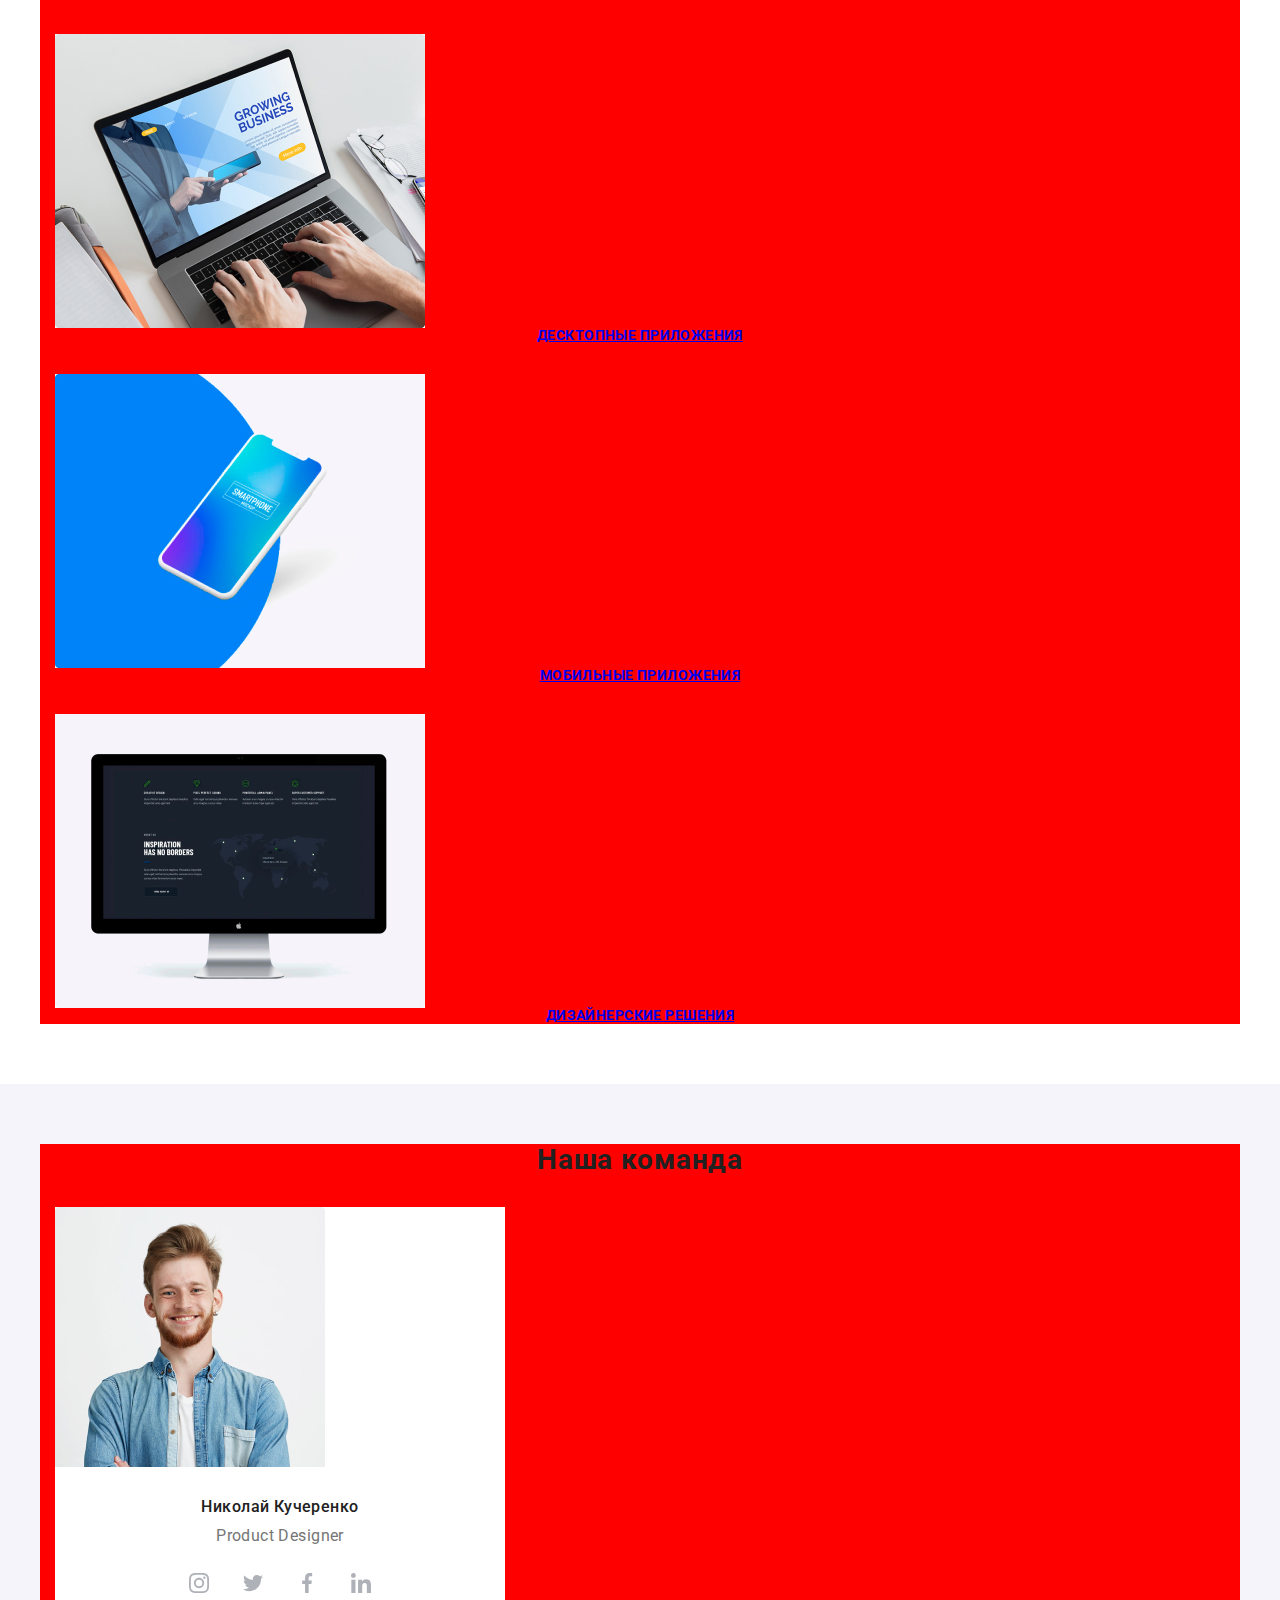
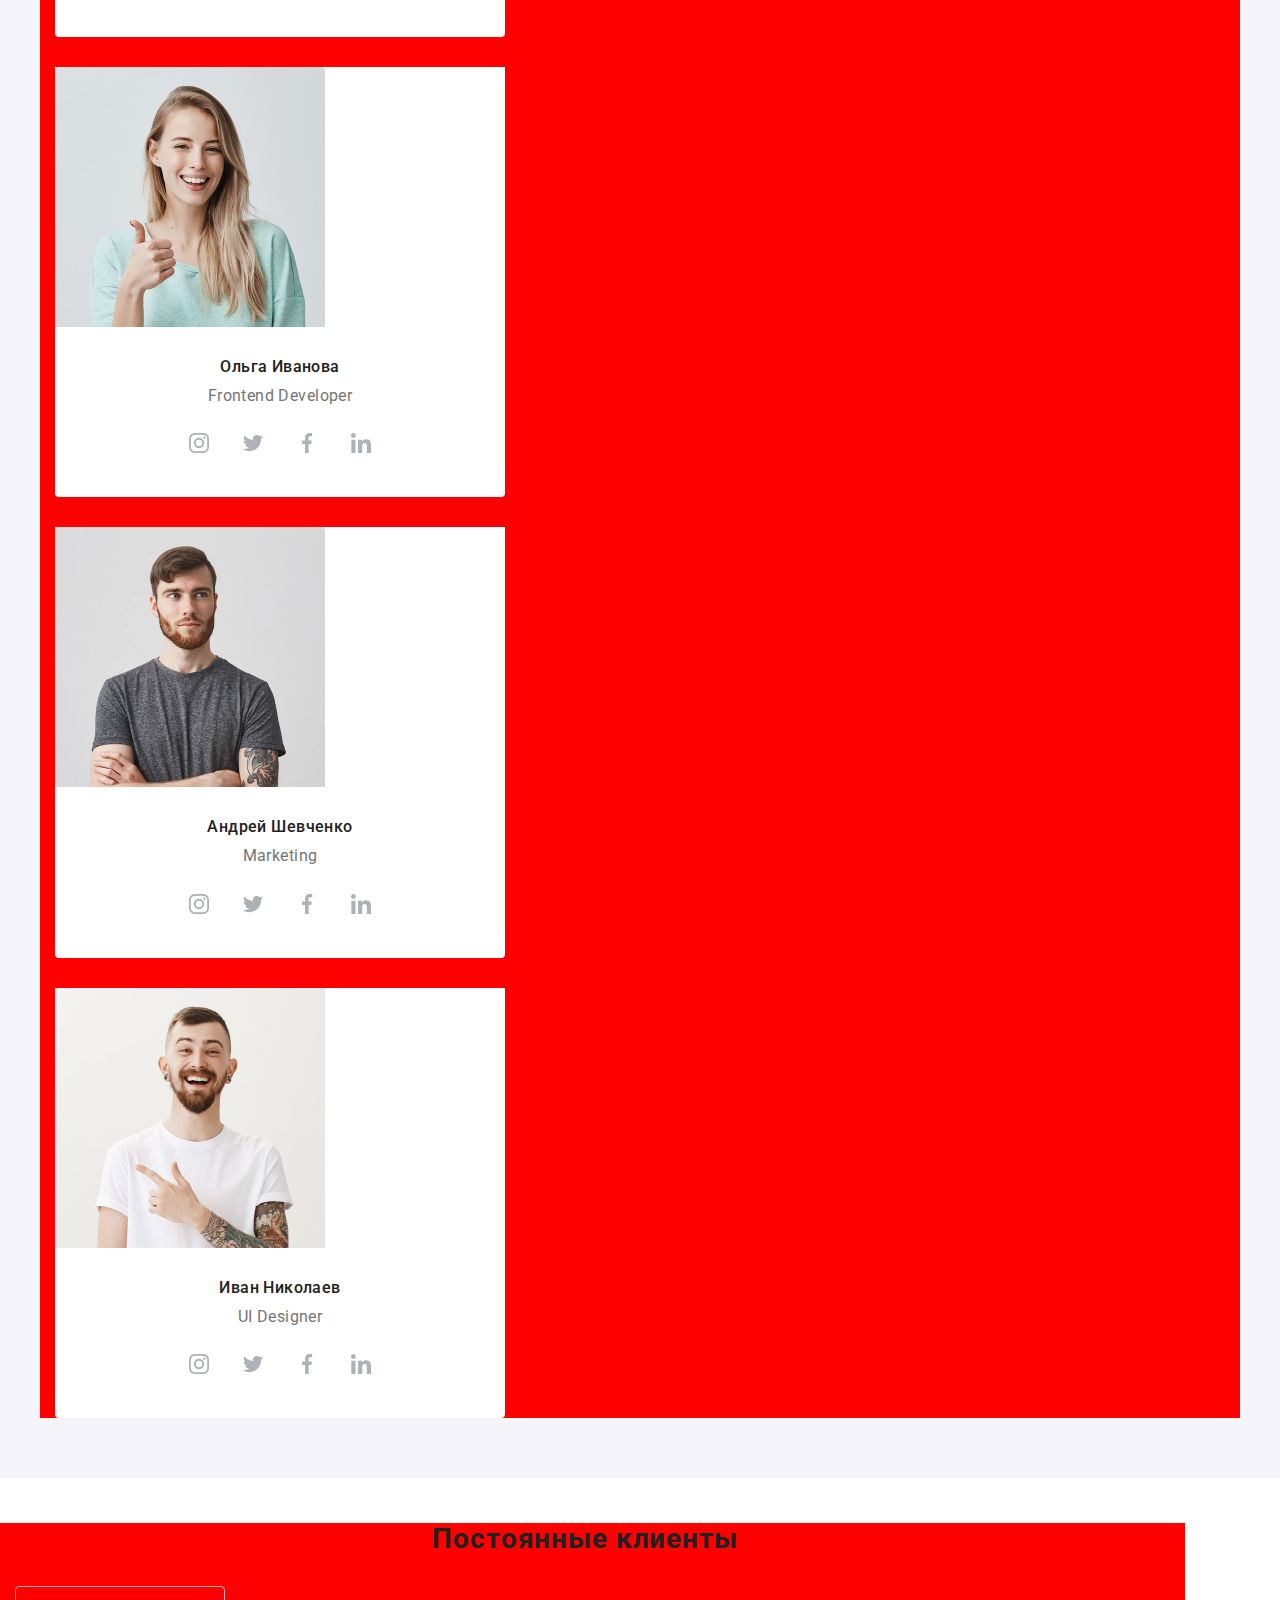
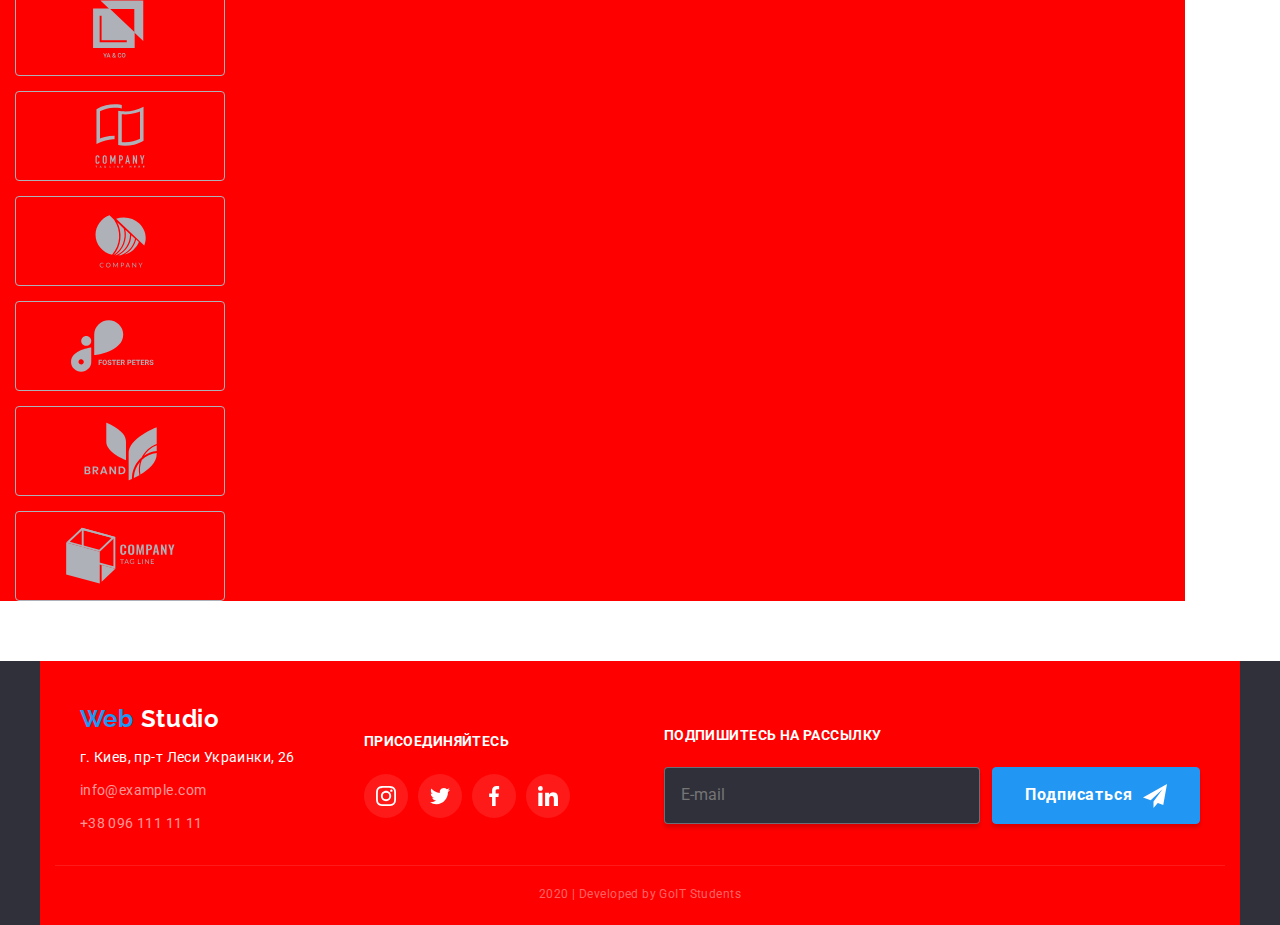
==== commit 3fd337b7: "mobile" ====
--- a/index.html
+++ b/index.html
@@ -76,7 +76,7 @@
 
         
         <!---features-->
-        <section class="features">
+        <section class="features section">
             <div class="container">
             <h2 class="section-title is-hidden">Features</h2>
             <ul class="section-list list">
@@ -123,7 +123,7 @@
         </section>
 
         <!---what we do / work sphere-->
-        <section class="products">
+        <section class="products section">
             <div class="container">          
                 <h2 class="section-title">Чем мы занимаемся</h2>
                     <ul class="section-list list">
@@ -157,7 +157,7 @@
         </section>
 
         <!---team -->
-        <section class="team">
+        <section class="team section">
             <div class="container">          
             <h2 class="section-title">Наша команда</h2>
             <ul class="section-list list">
@@ -316,7 +316,7 @@
         </section>
 
         <!--permanent clients-->
-        <section class="clients">
+        <section class="clients section">
             <div class="container">          
                 <h2 class="section-title">Постоянные клиенты</h2>
                 <ul class="section-list list">
--- a/css/main.min.css
+++ b/css/main.min.css
@@ -3,5 +3,5 @@
  Consolas,  'Liberation Mono',  Menlo,- monospace;font-size:1em}small{font-size:80%}sub,sup{font-size:75%;line-height:0;position:relative;vertical-align:baseline}sub{bottom:-0.25em}sup{top:-0.5em}button,input,optgroup,select,textarea{font-family:inherit;font-size:100%;line-height:1.15;margin:0}button,select{text-transform:none}button,[type='button'],[type='reset'],[type='submit']{-webkit-appearance:button}button::-moz-focus-inner,[type='button']::-moz-focus-inner,[type='reset']::-moz-focus-inner,[type='submit']::-moz-focus-inner{border-style:none;padding:0}button:-moz-focusring,[type='button']:-moz-focusring,[type='reset']:-moz-focusring,[type='submit']:-moz-focusring{outline:1px dotted ButtonText}legend{padding:0}progress{vertical-align:baseline}[type='number']::-webkit-inner-spin-button,[type='number']::-webkit-outer-spin-button{height:auto}[type='search']{-webkit-appearance:textfield;outline-offset:-2px}[type='search']::-webkit-search-decoration{-webkit-appearance:none}::-webkit-file-upload-button{-webkit-appearance:button;font:inherit}summary{display:list-item}.features .is-hidden,.portfolio .is-hidden{display:none}.page{color:#212121;font-family:"Roboto",sans-serif;font-weight:400;font-size:14px;line-height:1.7;letter-spacing:.03em}.container{margin:0 auto;padding:0 15px}@media screen and (min-width: 480px){.container{width:480px;background-color:#388e3c}}@media screen and (min-width: 768px){.container{width:768px;background-color:blue}}@media screen and (min-width: 1200px){.container{width:1200px;background-color:red}}.list{list-style:none;padding:0;margin:0}a:hover,button:hover{cursor:pointer}img{display:block;margin:0;max-width:100%;height:auto}.social{display:-webkit-box;display:-ms-flexbox;display:flex;-webkit-box-align:center;-ms-flex-align:center;align-items:center;-webkit-box-pack:center;-ms-flex-pack:center;justify-content:center;padding:0px}.social .list:not(:last-child){margin-right:10px}.social-link{display:-webkit-inline-box;display:-ms-inline-flexbox;display:inline-flex;-webkit-box-align:center;-ms-flex-align:center;align-items:center;-webkit-box-pack:center;-ms-flex-pack:center;justify-content:center;padding:0;border-radius:50%;width:44px;height:44px;text-decoration:none;border:none;background:rgba(255,255,255,0.1);-webkit-animation-name:fill,background-color;animation-name:fill,background-color;-webkit-animation-duration:250ms;animation-duration:250ms;-webkit-animation-timing-function:cubic-bezier(0.4, 0, 0.2, 1);animation-timing-function:cubic-bezier(0.4, 0, 0.2, 1)}.social-link:hover,.social-link:focus{background-color:#2196F3}.social-icon{width:20px;height:20px;fill:#AFB1B8}.social-link:hover .social-icon,.social-link:focus .social-icon{fill:#fff}.header{position:relative;background-color:#fff;border-bottom:1px solid #ECECEC}.header .container{display:-webkit-box;display:-ms-flexbox;display:flex;-webkit-box-align:center;-ms-flex-align:center;align-items:center;-webkit-box-pack:justify;-ms-flex-pack:justify;justify-content:space-between;min-height:60px;font-weight:500;line-height:1.14;letter-spacing:0.02em}.menu-button{display:-webkit-inline-box;display:-ms-inline-flexbox;display:inline-flex;padding:0;border:0;background-color:transparent}.menu-container{position:absolute;top:100%;left:0;width:100%;background-color:palegoldenrod;padding:20px;text-align:center;font-size:20px}.menu-container .is-open{display:block}.logo{text-decoration:none;color:#000000;font-family:"Raleway",sans-serif;font-weight:700;font-size:24px;line-height:1.6;letter-spacing:.03em}.logo .logo-web{color:#2196F3}.logo-studio:hover,.logo-studio:focus{color:#000000}
+ monospace;font-size:1em}small{font-size:80%}sub,sup{font-size:75%;line-height:0;position:relative;vertical-align:baseline}sub{bottom:-0.25em}sup{top:-0.5em}button,input,optgroup,select,textarea{font-family:inherit;font-size:100%;line-height:1.15;margin:0}button,select{text-transform:none}button,[type='button'],[type='reset'],[type='submit']{-webkit-appearance:button}button::-moz-focus-inner,[type='button']::-moz-focus-inner,[type='reset']::-moz-focus-inner,[type='submit']::-moz-focus-inner{border-style:none;padding:0}button:-moz-focusring,[type='button']:-moz-focusring,[type='reset']:-moz-focusring,[type='submit']:-moz-focusring{outline:1px dotted ButtonText}legend{padding:0}progress{vertical-align:baseline}[type='number']::-webkit-inner-spin-button,[type='number']::-webkit-outer-spin-button{height:auto}[type='search']{-webkit-appearance:textfield;outline-offset:-2px}[type='search']::-webkit-search-decoration{-webkit-appearance:none}::-webkit-file-upload-button{-webkit-appearance:button;font:inherit}summary{display:list-item}.button-primary{font-size:16px;display:inline-block}.features .is-hidden,.portfolio .is-hidden{display:none}.page{color:#212121;font-family:"Roboto",sans-serif;font-weight:400;font-size:14px;line-height:1.7;letter-spacing:.03em}.container{margin:0 auto;padding:0 15px}@media screen and (min-width: 480px){.container{width:480px;background-color:#388e3c}}@media screen and (min-width: 768px){.container{width:768px;background-color:blue}}@media screen and (min-width: 1200px){.container{width:1200px;background-color:red}}.list{list-style:none;padding:0;margin:0}a:hover,button:hover{cursor:pointer}img{display:block;margin:0;max-width:100%;height:auto}.logo{text-decoration:none;color:#000000;font-family:"Raleway",sans-serif;font-weight:700;font-size:26px;line-height:1.2;letter-spacing:.03em}@media screen and (min-width: 480px){.logo{font-weight:700;font-size:24px;line-height:1.6;letter-spacing:.03em}}.logo .logo-web{color:#2196F3}.logo-studio:hover,.logo-studio:focus{color:#000000}.button-primary{border:1px solid #2196F3;padding:10px 32px;color:#fff;background-color:#2196F3;-webkit-box-shadow:0px 4px 4px rgba(0,0,0,0.15);box-shadow:0px 4px 4px rgba(0,0,0,0.15);border-radius:4px;font-weight:700;font-size:16px;line-height:1.8;letter-spacing:0.06em;-webkit-transition:color 250ms cubic-bezier(0.4, 0, 0.2, 1),border-color 250ms cubic-bezier(0.4, 0, 0.2, 1),background-color 250ms cubic-bezier(0.4, 0, 0.2, 1);transition:color 250ms cubic-bezier(0.4, 0, 0.2, 1),border-color 250ms cubic-bezier(0.4, 0, 0.2, 1),background-color 250ms cubic-bezier(0.4, 0, 0.2, 1)}.button-primary:hover,.button-primary:focus{color:#212121;border-color:#F5F4FA;background-color:#F5F4FA}.social{display:-webkit-box;display:-ms-flexbox;display:flex;-webkit-box-align:center;-ms-flex-align:center;align-items:center;-webkit-box-pack:center;-ms-flex-pack:center;justify-content:center;padding:0px}.social .list:not(:last-child){margin-right:10px}.social-link{display:-webkit-inline-box;display:-ms-inline-flexbox;display:inline-flex;-webkit-box-align:center;-ms-flex-align:center;align-items:center;-webkit-box-pack:center;-ms-flex-pack:center;justify-content:center;padding:0;border-radius:50%;width:44px;height:44px;text-decoration:none;border:none;background:rgba(255,255,255,0.1);-webkit-animation-name:fill,background-color;animation-name:fill,background-color;-webkit-animation-duration:250ms;animation-duration:250ms;-webkit-animation-timing-function:cubic-bezier(0.4, 0, 0.2, 1);animation-timing-function:cubic-bezier(0.4, 0, 0.2, 1)}.social-link:hover,.social-link:focus{background-color:#2196F3}.social-icon{width:20px;height:20px;fill:#AFB1B8}.social-link:hover .social-icon,.social-link:focus .social-icon{fill:#fff}.footer{background-color:#2F303A;width:100%}.footer-content{display:-webkit-box;display:-ms-flexbox;display:flex;-webkit-box-align:center;-ms-flex-align:center;align-items:center;-webkit-box-pack:center;-ms-flex-pack:center;justify-content:center;padding-bottom:29px}.footer-content .footer-info{padding-top:39px}.footer-list{padding-top:51px;list-style:none}.footer-list:not(:last-child){margin-right:94px}.footer-list .button-primary{display:-webkit-inline-box;display:-ms-inline-flexbox;display:inline-flex;-webkit-box-align:center;-ms-flex-align:center;align-items:center}.footer-list .button-primary:hover .icon-send{fill:#2196F3}.footer-subtitle{display:block;margin-bottom:20px;font-weight:700;text-transform:uppercase;color:#fff}.footer .social{margin:0}.footer .social-icon{fill:#fff}.footer-subscription{display:-webkit-box;display:-ms-flexbox;display:flex}.footer-label{margin-right:12px;font-size:16px;line-height:1.25;letter-spacing:0.03em;color:rgba(255,255,255,0.6)}.footer-input{padding:18px 95px 18px 16px;border:1px solid rgba(255,255,255,0.3);-webkit-box-shadow:0px 4px 4px rgba(0,0,0,0.15);box-shadow:0px 4px 4px rgba(0,0,0,0.15);border-radius:4px;background-color:#2F303A;color:#F5F4FA}.footer-copyright{display:block;margin-top:0;margin-bottom:0;padding-top:16px;padding-bottom:19px;font-size:12px;line-height:2;text-align:center;color:rgba(255,255,255,0.4);border-top:1px solid rgba(255,255,255,0.1)}.footer-info .logo-studio{color:#fff}.address-list{display:inline-block;margin-top:8px;margin-right:69px;padding:0;font-style:normal;color:#fff}.address-list:not(:last-child){margin-right:94px}.address-link{color:rgba(255,255,255,0.6);text-decoration:none}.address-item:not(:last-child){margin-bottom:9px}.icon-send{fill:#fff;width:24px;height:24px;margin-left:10px;-webkit-animation-name:fill;animation-name:fill;-webkit-animation-duration:250ms;animation-duration:250ms;-webkit-animation-timing-function:cubic-bezier(0.4, 0, 0.2, 1);animation-timing-function:cubic-bezier(0.4, 0, 0.2, 1)}.backdrop{position:fixed;left:0;top:0;width:100%;height:100%;z-index:3;-webkit-transform:scale(1, 1);transform:scale(1, 1);opacity:1;-webkit-transition:opacity 250ms cubic-bezier(0.4, 0, 0.2, 1),-webkit-transform 250ms cubic-bezier(0.4, 0, 0.2, 1);transition:opacity 250ms cubic-bezier(0.4, 0, 0.2, 1),-webkit-transform 250ms cubic-bezier(0.4, 0, 0.2, 1);transition:transform 250ms cubic-bezier(0.4, 0, 0.2, 1),opacity 250ms cubic-bezier(0.4, 0, 0.2, 1);transition:transform 250ms cubic-bezier(0.4, 0, 0.2, 1),opacity 250ms cubic-bezier(0.4, 0, 0.2, 1),-webkit-transform 250ms cubic-bezier(0.4, 0, 0.2, 1);background-color:rgba(0,0,0,0.2)}.backdrop.is-hidden{opacity:0;visibility:hidden;pointer-events:none}.modal{position:absolute;top:50%;left:50%;width:450px;max-width:100%;-webkit-transform:translate(-50%, -50%) scale(1, 1);transform:translate(-50%, -50%) scale(1, 1);padding:40px;overflow:auto;background-color:#fff;-webkit-box-shadow:0px 2px 1px rgba(0,0,0,0.2),0px 1px 1px rgba(0,0,0,0.14),0px 1px 3px rgba(0,0,0,0.12);box-shadow:0px 2px 1px rgba(0,0,0,0.2),0px 1px 1px rgba(0,0,0,0.14),0px 1px 3px rgba(0,0,0,0.12);border-radius:4px;-webkit-animation-name:transform;animation-name:transform;-webkit-animation-duration:250ms;animation-duration:250ms;-webkit-animation-timing-function:cubic-bezier(0.4, 0, 0.2, 1);animation-timing-function:cubic-bezier(0.4, 0, 0.2, 1);-webkit-animation-name:opacity;animation-name:opacity;animation-duration:250ms;animation-timing-function:cubic-bezier(0.4, 0, 0.2, 1)}.icon-close{position:absolute;-webkit-box-align:center;-ms-flex-align:center;align-items:center;top:8px;right:8px;display:-webkit-box;display:-ms-flexbox;display:flex;width:30px;height:30px;background-color:#fff;border:1px solid rgba(0,0,0,0.1);border-radius:100%;-webkit-animation-name:fill;animation-name:fill;-webkit-animation-duration:250ms;animation-duration:250ms;-webkit-animation-timing-function:cubic-bezier(0.4, 0, 0.2, 1);animation-timing-function:cubic-bezier(0.4, 0, 0.2, 1)}.icon-close:hover,.icon-close:focus{fill:#2196F3;cursor:pointer;outline:none}.modal-title{display:inline-block;text-align:center;margin-top:0;margin-bottom:30px;font-weight:700;font-size:20px;line-height:1.15;letter-spacing:.03em}.modal-info{margin:0;padding:0;max-width:100%;list-style:none;line-height:1.14;letter-spacing:0.01em;color:#757575}.modal-field{position:relative}.modal-field:not(:last-child){margin-bottom:28px}.modal-input{border:1px solid rgba(33,33,33,0.2);border-radius:4px;width:100%;height:40px;padding-left:42px;-webkit-animation-name:border;animation-name:border;-webkit-animation-duration:250ms;animation-duration:250ms;-webkit-animation-timing-function:cubic-bezier(0.4, 0, 0.2, 1);animation-timing-function:cubic-bezier(0.4, 0, 0.2, 1)}.modal-label{position:absolute;top:12px;left:42px;-webkit-transition:color 250ms cubic-bezier(0.4, 0, 0.2, 1),-webkit-transform 250ms cubic-bezier(0.4, 0, 0.2, 1);transition:color 250ms cubic-bezier(0.4, 0, 0.2, 1),-webkit-transform 250ms cubic-bezier(0.4, 0, 0.2, 1);transition:transform 250ms cubic-bezier(0.4, 0, 0.2, 1),color 250ms cubic-bezier(0.4, 0, 0.2, 1);transition:transform 250ms cubic-bezier(0.4, 0, 0.2, 1),color 250ms cubic-bezier(0.4, 0, 0.2, 1),-webkit-transform 250ms cubic-bezier(0.4, 0, 0.2, 1)}.modal-icon{position:absolute;top:11px;left:16px;margin-right:8px}.modal-input:focus ~ .modal-icon{fill:#2196F3}.modal-input:focus+.modal-label,.modal-input:not(:placeholder-shown)+.modal-label{color:#2196F3;-webkit-transform:translatex(-30px) translatey(-30px);transform:translatex(-30px) translatey(-30px)}.comment-field{position:relative}.comment-label{position:absolute;top:12px;left:16px;-webkit-transition:color 250ms cubic-bezier(0.4, 0, 0.2, 1),-webkit-transform 250ms cubic-bezier(0.4, 0, 0.2, 1);transition:color 250ms cubic-bezier(0.4, 0, 0.2, 1),-webkit-transform 250ms cubic-bezier(0.4, 0, 0.2, 1);transition:transform 250ms cubic-bezier(0.4, 0, 0.2, 1),color 250ms cubic-bezier(0.4, 0, 0.2, 1);transition:transform 250ms cubic-bezier(0.4, 0, 0.2, 1),color 250ms cubic-bezier(0.4, 0, 0.2, 1),-webkit-transform 250ms cubic-bezier(0.4, 0, 0.2, 1)}.modal-textarea{border:1px solid rgba(33,33,33,0.2);border-radius:4px;width:100%;resize:none;height:120px;padding:12px 16px}.modal-textarea:focus+.comment-label,.modal-textarea:not(:placeholder-shown)+.comment-label{color:#2196F3;-webkit-transform:translateY(-30px);transform:translateY(-30px)}.checkbox{-webkit-appearance:none;-moz-appearance:none;appearance:none;position:absolute}.checkbox+.checkbox-label{display:-webkit-inline-box;display:-ms-inline-flexbox;display:inline-flex;-webkit-box-align:center;-ms-flex-align:center;align-items:center}.checkbox-form{display:block;margin-top:20px;margin-bottom:30px}.agreement-conditions{color:#2196F3;text-decoration:underline;padding-left:4px}.checkbox-label{font-size:12px;line-height:1.16;letter-spacing:0.03em;cursor:pointer}.checkbox-label::before{content:"";display:inline-block;border:2px solid #212121;width:16px;height:15px;border-radius:2px;margin-right:8px;-ms-flex-negative:0;flex-shrink:0;outline:none}.checkbox:checked ~ .checkbox-label::before{background-color:#2196F3;background-image:url(../images/tick.svg);background-size:contain;background-repeat:no-repeat;background-origin:border-box;background-position:center;border-color:transparent;cursor:pointer}.modal-input:focus,.modal-textarea:focus{cursor:pointer;border-color:#2196F3;outline:none}.button-modal{display:-webkit-box;display:-ms-flexbox;display:flex;padding:10px 56px;margin:auto;cursor:pointer}.header{position:relative;background-color:#fff;border-bottom:1px solid #ECECEC}.header .container{display:-webkit-box;display:-ms-flexbox;display:flex;-webkit-box-align:center;-ms-flex-align:center;align-items:center;-webkit-box-pack:justify;-ms-flex-pack:justify;justify-content:space-between;min-height:60px;font-weight:500;line-height:1.14;letter-spacing:0.02em}.menu-button{display:-webkit-inline-box;display:-ms-inline-flexbox;display:inline-flex;padding:0;border:0;background-color:transparent}.menu-container{position:absolute;top:100%;left:0;width:100%;background-color:palegoldenrod;padding:20px;text-align:center;font-size:20px}.menu-container .is-open{display:block}.hero{padding-top:118px;padding-bottom:118px;height:400px;background-image:-webkit-gradient(linear, left top, right top, from(rgba(47,48,58,0.8)), to(rgba(47,48,58,0.8))),url(../images/header_1.jpg);background-image:linear-gradient(to right, rgba(47,48,58,0.8), rgba(47,48,58,0.8)),url(../images/header_1.jpg);background-repeat:no-repeat;background-position:center;background-size:cover;background-color:#757575}.hero-content{text-align:center;color:#fff;letter-spacing:0.06em}.hero-title{margin-top:0;margin-bottom:30px;font-weight:900;font-size:26px;line-height:1.6;text-transform:uppercase}.section{padding-top:60px;padding-bottom:60px}.section-title{margin-top:0px;margin-bottom:30px;text-align:center;font-weight:700;font-size:28px;line-height:1.17;letter-spacing:.03em}.section-subtitle{margin:0;padding:0;font-weight:700;font-size:14px;line-height:1.14;letter-spacing:.03em;text-align:center;text-transform:uppercase}.section-item:not(:last-child){margin-bottom:30px}.features-label{padding:25px 190px;margin-bottom:30px;background-color:#F5F4FA;border-radius:4px}.features-icon{width:70px;height:70px}.features-descriptions{margin:10px 0 10px 0;color:#757575}.team{background-color:#F5F4FA}.team .section-item{background:#fff;border-radius:0px 0px 4px 4px;width:450px}.team-card{padding:30px 24px 32px 24px}.team-card:hover,.team-card:focus{-webkit-box-shadow:0px 2px 1px rgba(0,0,0,0.2),0px 1px 1px rgba(0,0,0,0.14),0px 1px 3px rgba(0,0,0,0.12);box-shadow:0px 2px 1px rgba(0,0,0,0.2),0px 1px 1px rgba(0,0,0,0.14),0px 1px 3px rgba(0,0,0,0.12)}.team-text{margin-top:0;font-size:16px;line-height:1.2;text-align:center}.team-name{margin-bottom:10px;font-weight:500}.team-job{margin-bottom:16px;color:#757575}.clients .container{margin:-15px}.clients-list{display:-webkit-box;display:-ms-flexbox;display:flex;-webkit-box-align:center;-ms-flex-align:center;align-items:center;-webkit-box-pack:center;-ms-flex-pack:center;justify-content:center;-webkit-box-sizing:border-box;box-sizing:border-box;border:1px solid #AFB1B8;border-radius:4px;width:210px;height:90px;-webkit-animation-name:fill,border-color;animation-name:fill,border-color;-webkit-animation-duration:250ms;animation-duration:250ms;-webkit-animation-timing-function:cubic-bezier(0.4, 0, 0.2, 1);animation-timing-function:cubic-bezier(0.4, 0, 0.2, 1)}.clients-list:hover,.clients-list:focus{border-color:#2196F3}.clients-icon{fill:#AFB1B8;width:100%}.clients-list:hover .clients-icon,.clients-list:focus .clients-icon{fill:#2196F3}.clients .section-item{width:calc((100% - 4 * 15px) / 2);margin:15px}
 /*# sourceMappingURL=main.min.css.map */